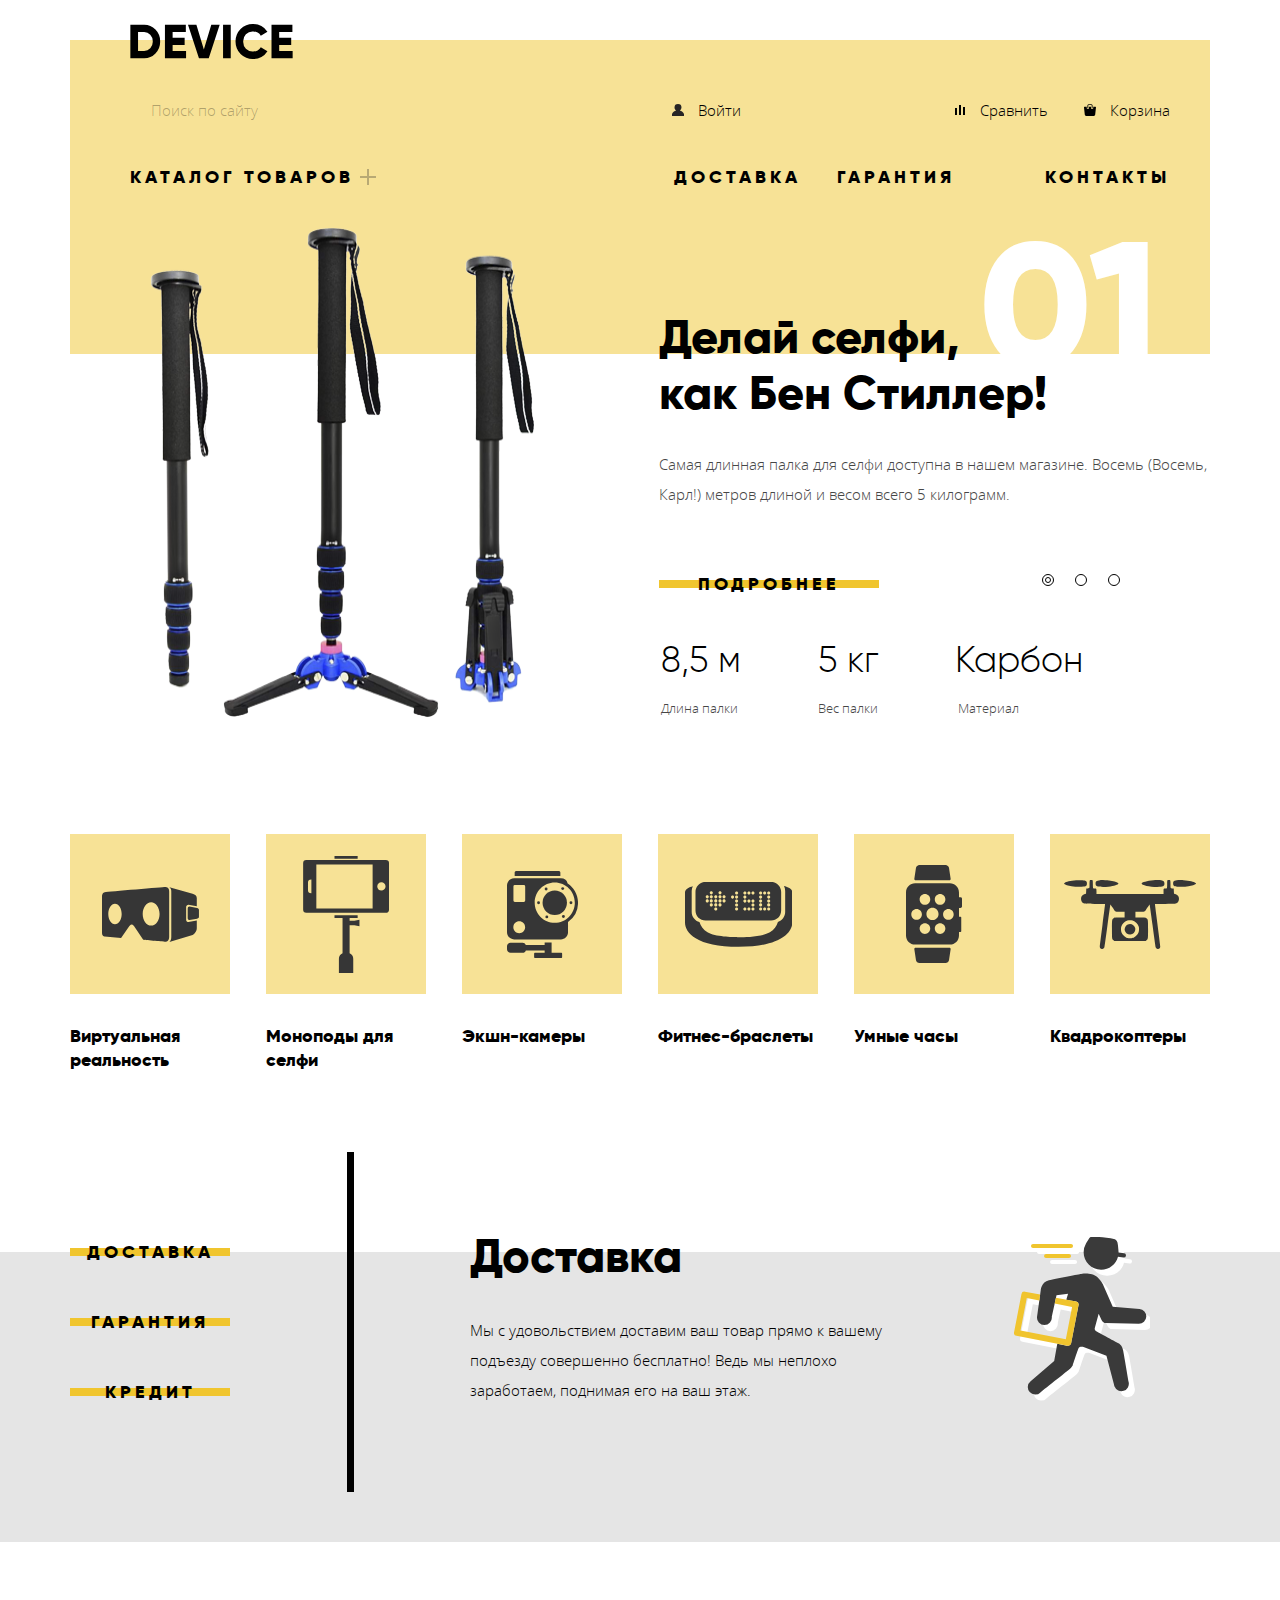
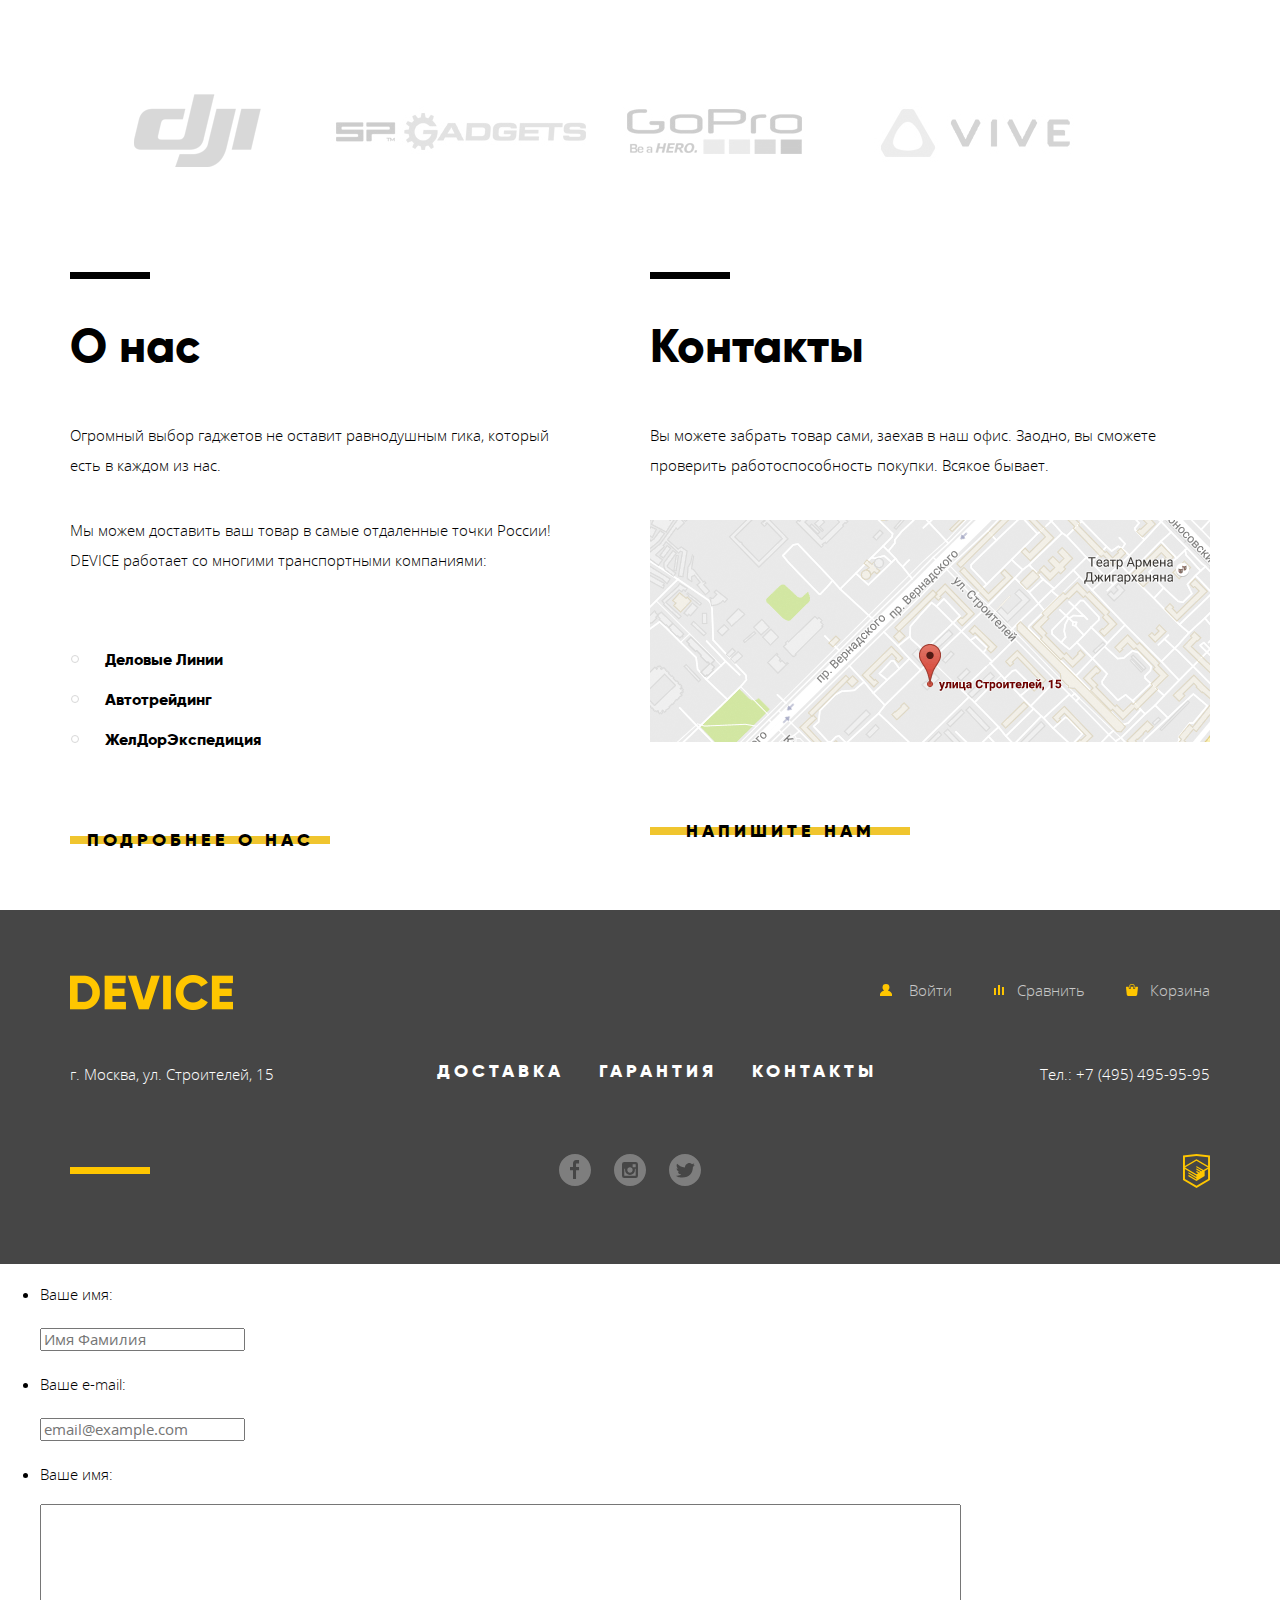
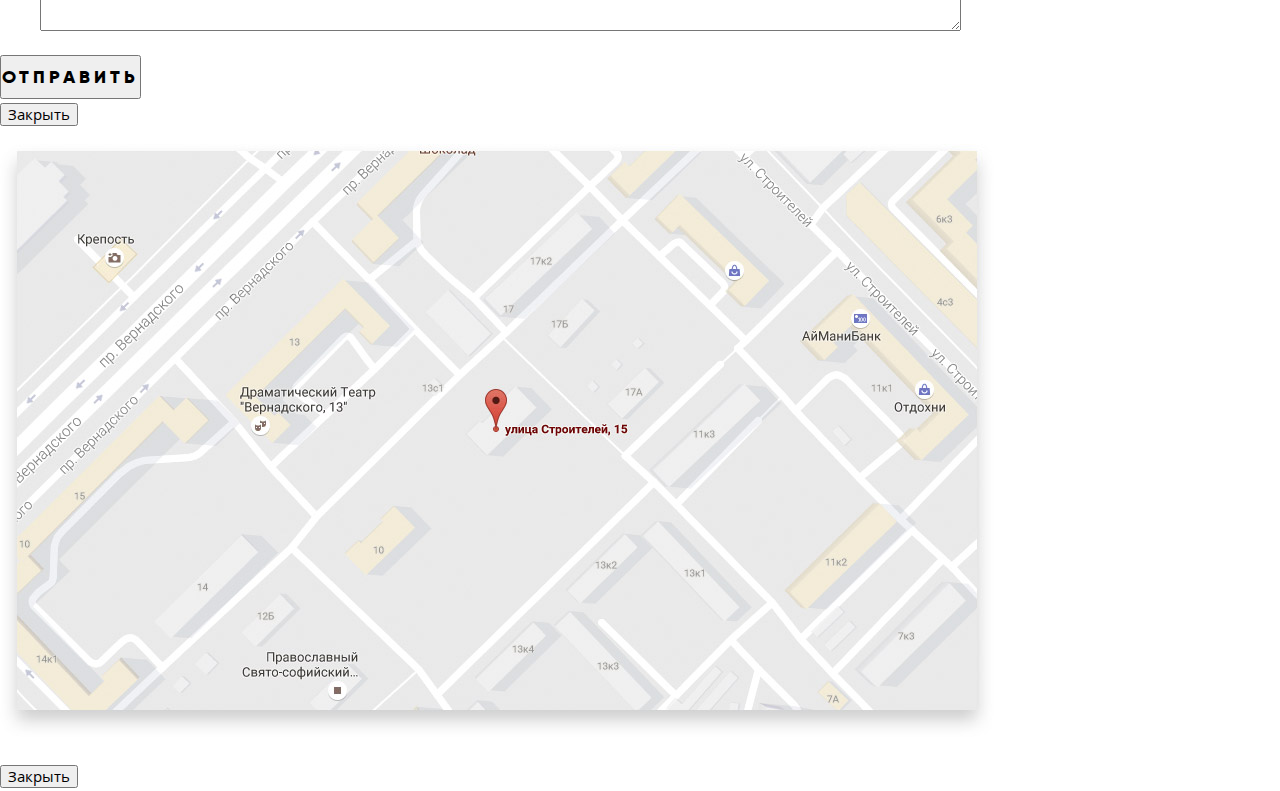
==== index.html @ 8153d05a "added full index styles" ====
<!DOCTYPE html>
<html lang="ru">
  <head>
    <meta charset="utf-8">
    <title>HTML Academy: Девайс</title>
    <link rel="stylesheet" href="css/normalize.css">
    <link rel="stylesheet" href="css/style.css">
  </head>
  <body>
    <header class="main-header">
        <a class="main-header-logo">
          <img src="img/logo-device.svg" width="163" height="35" alt="Логотип интернет-магазина гаджетов Девайс">
        </a>
      <div class="main-header-wrapper">
        <div class="user-navigation-wrapper">
        <p class="main-header-search">
          <label class="visually-hidden" for="search">Поиск по сайту</label>
          <input type="search" class="search-input" name="search" placeholder="Поиск по сайту" id="search">
          <button class="search-button" type="button">Найти</button>
        </p>
            <div class="user-navigation-container">
        <ul class="user-navigation">
          <li class="user-navigation-item">
            <a class="login-link" href="#">Войти</a>
          </li>
        </ul>
        <ul class="purchase-options">
          <li class="purchase-options-item">
            <a class="purchase-options-link" href="#">Сравнить</a>
          </li>
          <li class="purchase-options-item">
            <a class="purchase-options-link" href="#">Корзина</a>
          </li>
        </ul>
            </div>
        </div>
      <nav class="site-navigation">
        <ul class="navigation-list">
          <li class="navigation-item">
            <a class="navigation-link" href="catalog.html">
              Каталог товаров
            </a>
                <ul class="dropdown-list">
                  <li class="dropdown-item">
                    <ul class="dropdown-column">
                       <li class="dropdown-column-item">
                          <a class="dropdown-link" href="#">Виртуальная реальность</a>
                        </li>
                        <li class="dropdown-column-item">
                          <a class="dropdown-link" href="#">Моноподы для селфи</a>
                        </li>
                        <li class="dropdown-column-item">
                          <a class="dropdown-link" href="#">Экшн-камеры</a>
                        </li>
                    </ul>
                  </li>
                  <li class="dropdown-item">
                    <ul class="dropdown-column">
                      <li class="dropdown-column-item">
                        <a class="dropdown-link" href="#">Фитнес-браслеты</a>
                      </li>
                      <li class="dropdown-column-item">
                        <a class="dropdown-link" href="#">Умные часы</a>
                      </li>
                    </ul>
                  </li>
                  <li class="dropdown-item">
                    <ul class="dropdown-column">
                      <li class="dropdown-column-item">
                        <a class="dropdown-link" href="#">Квадрокоптеры</a>
                      </li>
                    </ul>
                  </li>
                </ul>
          </li>
          <li class="navigation-item">
            <a class="navigation-link" href="#">Доставка</a>
          </li>
          <li class="navigation-item">
            <a class="navigation-link" href="#">Гарантия</a>
          </li>
          <li class="navigation-item">
            <a class="navigation-link" href="#">Контакты</a>
          </li>
        </ul>
      </nav>
      </div>
    </header>
    <main>
      <h1 class="visually-hidden">Интернет-магазин гаджетов Девайс</h1>
      <section class="promo-slider container">
        <h2 class="visually-hidden">Промо-товары</h2>
        <ul class="slider-list">
          <li class="slider-item">
            <img src="img/slider-1.png" width="384" height="486" alt="Фото самой длинной палки для селфи">
            <span class="slider-item-count">01</span>
            <div class="slider-wrapper">
            <p class="slider-item-slogan">
              Делай селфи,<br>
              как Бен Стиллер!
            </p>
            <p class="slider-item-text">
              Самая длинная палка для селфи доступна в нашем магазине.
              Восемь (Восемь, Карл!) метров длиной и весом всего 5 килограмм.
            </p>
            <a class="slider-item-more button" href="#">Подробнее</a>
            <table class="slider-item-benefits">
              <tr class="benefits-title">
                <th>Длина палки</th>
                <th>Вес палки</th>
                <th>Материал</th>
              </tr>
              <tr class="benefits-value">
                <td>8,5 м</td>
                <td>5 кг</td>
                <td>Карбон</td>
              </tr>
            </table>
            </div>
          </li>
          <li class="slider-item">
            <img src="img/slider-2.png" width="345" height="485" alt="Фото мотивирующего фитнес-браслета">
            <span class="slider-item-count">02</span>
            <p class="slider-item-slogan">
                Худеем<br>
                правильно!
            </p>
            <p class="slider-item-text">
              Мотивирующие фитнес-браслеты помогут найти в себе силы
              не пропускать занятия и соблюдать диету.
            </p>
            <a class="slider-item-more button" href="#">Подробнее</a>
            <table class="slider-item-benefits">
              <tr class="benefits-title">
                <th>Без подзарядки</th>
              </tr>
              <tr class="benefits-value">
                <td>48 часов</td>
              </tr>
            </table>
          </li>
          <li class="slider-item">
            <img src="img/slider-3.png" width="526" height="334" alt="Фото квадрокоптера">
            <span class="slider-item-count">03</span>
            <p class="slider-item-slogan">
                Порхает как бабочка,<br>
                жалит как пчела!
            </p>
            <p class="slider-item-text">
              Этот обычный, на первый взгляд, квадрокоптер оснащен
              мощным лазером, замаскированным под стандартную камеру.
            </p>
            <a class="slider-item-more button" href="#">Подробнее</a>
            <table class="slider-item-benefits">
              <tr class="benefits-title">
                <th>Дальность полета</th>
                <th>Радиус поражения</th>
              </tr>
              <tr class="benefits-value">
                <td>800 м</td>
                <td>50 м</td>
              </tr>
            </table>
          </li>
        </ul>
        <ul class="slider-counter">
          <li class="counter-item">
            <button class="counter-btn counter-btn-active" type="button" aria-label="Выбрать первый слайд">
              Слайд №1
            </button>
          </li>
          <li class="counter-item">
            <button class="counter-btn" type="button" aria-label="Выбрать второй слайд">
              Слайд №2
            </button>
          </li>
          <li class="counter-item">
            <button class="counter-btn" type="button" aria-label="Выбрать третий слайд">
              Слайд №3
            </button>
          </li>
        </ul>
      </section>
      <section class="main-categories container">
        <h2 class="visually-hidden">Категории товаров</h2>
        <ul class="main-categories-list">
          <li class="main-categories-item">
            <h3 class="main-categories-title">
              <a class="main-categories-link" href="#">Виртуальная реальность</a>
            </h3>
          </li>
          <li class="main-categories-item">
            <h3 class="main-categories-title">
              <a class="main-categories-link" href="#">Моноподы для селфи</a>
            </h3>
          </li>
          <li class="main-categories-item">
            <h3 class="main-categories-title">
              <a class="main-categories-link" href="#">Экшн-камеры</a>
            </h3>
          </li>
          <li class="main-categories-item">
            <h3 class="main-categories-title">
              <a class="main-categories-link" href="#">Фитнес-браслеты</a>
            </h3>
          </li>
          <li class="main-categories-item">
            <h3 class="main-categories-title">
              <a class="main-categories-link" href="#">Умные часы</a>
            </h3>
          </li>
          <li class="main-categories-item">
            <h3 class="main-categories-title">
              <a class="main-categories-link" href="#">Квадрокоптеры</a>
            </h3>
          </li>
        </ul>
      </section>
      <section class="main-services">
          <div class="container">
        <h2 class="visually-hidden">Услуги</h2>
          <ul class="main-services-list">
            <li class="main-services-item">
              <button class="main-services-link button" type="button">Доставка</button>
            </li>
            <li class="main-services-item">
              <button class="main-services-link button" type="button">Гарантия</button>
            </li>
            <li class="main-services-item">
              <button class="main-services-link button" type="button">Кредит</button>
            </li>
          </ul>
          <ul class="services-description">
            <li class="services-description-item">
              <h3 class="services-title">Доставка</h3>
              <p class="services-text">
                Мы с удовольствием доставим ваш товар прямо к вашему подъезду совершенно бесплатно!
                Ведь мы неплохо заработаем, поднимая его на ваш этаж.
              </p>
            </li>
            <li class="services-description-item">
              <h3 class="services-title">Гарантия</h3>
              <p class="services-text">
                Если из-за возгорания купленного у нас товара у вас сгорит дом — не переживайте, мы выдадим вам новый.
                Товар, не дом, конечно же.
              </p>
            </li>
            <li class="services-description-item">
              <h3 class="services-title">Кредит</h3>
              <p class="services-text">
                Залезть в долговую яму стало проще! Кредитные консультанты подберут для вас наиболее выгодные
                условия кредита. Выгодные для нашего банка, разумеется.
              </p>
            </li>
          </ul>
          </div>
      </section>
      <section class="main-partners container">
        <h2 class="visually-hidden">Поставщики</h2>
        <ul class="main-partners-list">
          <li class="main-partners-item">
            <a class="main-partners-link">
              <img src="img/logo-1.png" width="260" height="100" alt="Логотип фирмы dji">
            </a>
          </li>
          <li class="main-partners-item">
            <a class="main-partners-link">
              <img src="img/logo-2.png" width="260" height="100" alt="Логотип фирмы spgadgets">
            </a>
          </li>
          <li class="main-partners-item">
            <a class="main-partners-link">
              <img src="img/logo-3.png" width="260" height="100" alt="Логотип фирмы gopro">
            </a>
          </li>
          <li class="main-partners-item">
            <a class="main-partners-link">
              <img src="img/logo-4.png" width="260" height="100" alt="Логотип фирмы vive">
            </a>
          </li>
        </ul>
      </section>
        <div class="info-wrapper container">
      <section class="main-info">
        <h2 class="main-info-title title">О нас</h2>
        <p class="main-info-text">
          Огромный выбор гаджетов не оставит равнодушным гика, который есть в каждом из нас.
        </p>
        <p class="main-info-delivery">
          Мы можем доставить ваш товар в самые отдаленные точки России! DEVICE работает со многими транспортными компаниями:
      </p>
        <ul class="main-info-list">
          <li class="main-info-item">Деловые Линии</li>
          <li class="main-info-item">Автотрейдинг</li>
          <li class="main-info-item">ЖелДорЭкспедиция</li>
        </ul>
        <a class="main-info-link button" href="#">Подробнее о нас</a>
      </section>
      <section class="main-contacts">
        <h2 class="main-contacts-title title">Контакты</h2>
        <p class="main-contacts-text">
          Вы можете забрать товар сами, заехав в наш офис. Заодно, вы сможете проверить работоспособность покупки. Всякое бывает.
        </p>
        <a class="main-contacts-map" href="#">
          <img src="img/map.png" width="560" height="222" alt="Карта">
        </a>
        <a class="main-contacts-link button" href="#">Напишите нам</a>
      </section>
        </div>
    </main>
    <footer class="site-footer">
        <div class="footer-wrapper container">
            <div class="footer-top-wrapper">
      <a class="site-footer-logo" href="#">
        <img src="img/logofooter.svg" width="163" height="35" alt="Логотип интернет-магазина гаджетов Девайс">
      </a>
      <ul class="footer-user-navigation">
        <li class="footer-user-navigation-item">
          <a class="footer-login-link" href="#">Войти</a>
        </li>
      </ul>
      <ul class="footer-purchase-options">
        <li class="footer-purchase-options-item">
          <a class="footer-purchase-options-link" href="#">Сравнить</a>
        </li>
        <li class="footer-purchase-options-item">
          <a class="footer-purchase-options-link" href="#">Корзина</a>
        </li>
      </ul>
            </div>
            <div class="footer-mid-wrapper">
      <ul class="footer-navigation-list">
      <li class="footer-navigation-item">
        <a class="footer-navigation-link" href="#">Доставка</a>
      </li>
      <li class="footer-navigation-item">
        <a class="footer-navigation-link" href="#">Гарантия</a>
      </li>
      <li class="footer-navigation-item">
        <a class="footer-navigation-link" href="#">Контакты</a>
      </li>
      </ul>
      <p class="footer-address">
        г. Москва, ул. Строителей, 15
      </p>
      <p class="footer-telephone">
        Тел.: +7 (495) 495-95-95
      </p>
            </div>
            <div class="footer-bottom-wrapper">
      <ul class="footer-socials">
        <li><a class="social-button" href="#" aria-label="Магазин Девайс на фейсбуке">
            <span class="visually-hidden">Фейсбук</span>
            <svg xmlns="http://www.w3.org/2000/svg" width="32" height="32" viewBox="0 0 32 32"><path fill="#FFF" d="M16 0C7.164 0 0 7.163 0 16s7.164 16 16 16c8.837 0 16-7.164 16-16S24.837 0 16 0zm4.062 9.455h-3.021v3.444h3.021v3.445h-3.021v8.61H14.02v-8.61H11v-3.445h3.021V9.455c0-1.902 1.353-3.445 3.021-3.445h3.021v3.445z"/></svg>
        </a></li>
        <li><a class="social-button" href="#" aria-label="Магазин Девайс в инстаграме">
            <span class="visually-hidden">Инстаграм</span>
          <svg xmlns="http://www.w3.org/2000/svg" width="32" height="32" viewBox="0 0 32 32"><g fill="#FFF"><path d="M20.916 16a4.938 4.938 0 1 1-9.877 0c0-.394.051-.773.138-1.14h-.897v6.838h11.396V14.86h-.897c.086.367.137.746.137 1.14z"/><path d="M15.978 18.659c1.466 0 2.659-1.193 2.659-2.659s-1.193-2.659-2.659-2.659c-1.466 0-2.659 1.193-2.659 2.659s1.192 2.659 2.659 2.659zM18.637 10.302h3.039v3.039h-3.039z"/><path d="M16 0C7.164 0 0 7.164 0 16c0 8.837 7.164 16 16 16 8.837 0 16-7.163 16-16 0-8.836-7.163-16-16-16zm7.955 21.698a2.285 2.285 0 0 1-2.279 2.279H10.279A2.285 2.285 0 0 1 8 21.698V10.302a2.286 2.286 0 0 1 2.279-2.279h11.396a2.286 2.286 0 0 1 2.279 2.279v11.396z"/></g></svg>
        </a></li>
        <li><a class="social-button" href="#" aria-label="Магазин Девайс в твиттере">
            <span class="visually-hidden">Твиттер</span>
        <svg xmlns="http://www.w3.org/2000/svg" width="32" height="32" viewBox="0 0 32 32"><path fill="#FFF" d="M16 0C7.164 0 0 7.164 0 16c0 8.837 7.164 16 16 16 8.837 0 16-7.163 16-16 0-8.836-7.163-16-16-16zm7.944 12.809c-.251 6.516-3.463 10.832-10.992 10.702h-.486c-.447 0-4.543-.443-5.344-1.823 2.479.19 4.247-.406 5.12-1.136-1.048-.289-2.923-.461-3.251-2.848.384.104.618.221 1.299.113-1.307-.824-2.758-1.519-2.679-3.643.311.317 1.164.518 1.46.457-.768-.233-2.149-3.244-.974-4.781 1.984 1.79 4.075 3.482 7.804 3.643.227-2.214 1.24-3.699 3.168-4.325 1.84-.479 3.255.26 3.901 1.138.737-.224 1.453-.466 2.193-.685-.004.833-.569 1.463-.935 1.709.747.165 1.423-.475 1.423-.475-.184.963-1.094 1.725-1.707 1.954z"/></svg>
        </a></li>
      </ul>
      <a class="footer-copyright" href="https://htmlacademy.ru/intensive/htmlcss">
        <img src="img/logo-html.svg" width="27" height="34" alt="Htmlacademy">
      </a>
            </div>
        </div>
    </footer>
  <section class="modal-letter">
    <h2 class="visually-hidden">Форма обратной связи</h2>
    <form  id="modal-letter" method="post" action="https://echo.htmlacademy.ru" name="modal-letter">
      <ul class="modal-letter-list">
        <li>
          <label for="modal-name">Ваше имя:</label>
          <p>
            <input type="text" placeholder="Имя Фамилия" id="modal-name" class="modal-name" form="modal-letter" name="modal-name">
          </p>
        </li>
        <li>
          <label for="modal-email">Ваше e-mail:</label>
          <p>
            <input type="email" placeholder="email@example.com" id="modal-email" class="modal-email" form="modal-letter" name="modal-email">
          </p>
        </li>
        <li>
           <label for="modal-cover-letter">Ваше имя:</label>
         <p>
           <textarea placeholder="В свободной форме" id="modal-cover-letter" class="modal-cover-letter" rows="7" cols="100" form="modal-letter" name="modal-cover-letter">
           </textarea>
         </p>
        </li>
      </ul>
      <button class="modal-letter-button button" type="submit" form="modal-letter">Отправить</button>
    </form>
    <button class="button-modal-close modal-close" type="button" aria-label="Закрыть форму обратной связи">Закрыть</button>
  </section>
  <section class="modal-map">
    <h2 class="visually-hidden">Как до нас добраться</h2>
    <p>
      <img src="img/map-modal.jpg" width="994" height="593" alt="Офис компании по адресу г. Москва, ул. Строителей, 15">
    </p>
    <button class="button-modal-close modal-close" type="button" aria-label="Закрыть форму обратной связи">Закрыть</button>
  </section>
  </body>
</html>
---- css/style.css ----
@font-face {
    font-family: "Open Sans";
    src: url("../fonts/opensans.woff2") format('woff2'),
         url("../fonts/opensans.woff") format('woff');
    font-weight: 400;
    font-style: normal;
}

@font-face {
      font-family: "Open Sans";
      src: url("../fonts/opensanslight.woff2") format('woff2'),
      url("../fonts/opensanslight.woff") format('woff');
      font-weight: 300;
      font-style: normal;
}

@font-face {
    font-family: "Gilroy";
    src: url("../fonts/gilroyextrabold.woff2") format('woff2'),
    url("../fonts/gilroyextrabold.woff") format('woff');
    font-weight: 800;
    font-style: normal;
}

@font-face {
    font-family: "Gilroy";
    src: url("../fonts/gilroylight.woff2") format('woff2'),
    url("../fonts/gilroylight.woff") format('woff');
    font-weight: 300;
    font-style: normal;
}

*, *::after, *::before {
    box-sizing: inherit;
}


body {
    box-sizing: border-box;
    padding: 0;
    margin: 0;

    font-family: "Open Sans", "Arial", sans-serif;
    font-weight: 300;
    font-style: normal;
    font-size: 15px;
    line-height: 30px;

    background-color: #ffffff;
}

a {
    text-decoration: none;
}

img {
    max-width: 100%;
    height: auto;
}

.visually-hidden {
    position: absolute;
    clip: rect(0 0 0 0);
    width: 1px;
    height: 1px;
    margin: -1px;
}

.main-header {
    width: 1160px;
    margin: 0 auto;
    padding: 0 10px;
    position: relative;
}

.main-header-logo {
    position: absolute;
    top: -16px;
    left: 70px;
}

.main-header-logo:hover,
.main-header-logo:focus {
    opacity: 0.6;
}

.main-header-logo:active {
    opacity: 0.3;
}

.main-header-wrapper {
    display: flex;
    flex-direction: column;
    margin-top: 40px;
    padding: 45px 60px 165px 60px;

    background-color: #f7e296;
}

.user-navigation-wrapper {
    display: flex;
    justify-content: space-between;
    width: 1040px;
    align-items: center;
    margin-bottom: 30px;
}

.main-header-search {
    display: flex;
    align-items: center;
    margin: 0;

    width: 440px;
}

.main-header-search input[type="search"] {
    display: block;
    padding: 5px 0 5px 21px;

    width: 355px;

    font: inherit;

    border: none;
    background-color: #f7e296;
}

.main-header-search input[type="search"]::placeholder {
    color: rgba(0, 0, 0, 0.3);
}

.main-header-search input[type="search"]:hover::placeholder {
    color: rgba(0, 0, 0, 0.6);
}

.main-header-search input[type="search"]:focus::placeholder {
    color: rgba(0, 0, 0, 1);
}

input[type="search"].search-input:focus {
    padding-bottom: 3px;

    color: rgba(0, 0, 0, 1);

    border: none;
}

.search-button {
    position: relative;
    opacity: 0;
    padding: 8px 19px;

    font: inherit;

    text-align: center;
    color: rgba(0, 0, 0, 1);
    vertical-align: middle;

    background-color: #f7e296;
    border: 2px solid #000000;
}

.search-button:hover,
.search-button:focus {
    color: #ffffff;
    opacity: 1;

    background-color: #000000;
}

.search-button:active {
    color: rgba(255, 255, 255, 0.3);
    background-color: #000000;
}

input[type="search"]:focus+.search-button {
    opacity: 1;
}

.search-button::before {
    position: absolute;
    top: 45px;
    left: -357px;

    content: '';
    height: 2px;
    width: 355px;

    background-color: #000000;
}

.user-navigation-container {
    display: flex;
    width: 500px;
}

.user-navigation {
    list-style: none;
    margin: 0 200px 0 auto;
    padding: 0;
}

.user-navigation-item {
    position: relative;

    padding-left: 27px;
    padding-right: 11px;
}

.user-navigation-item::before {
    content: "";

    position: absolute;
    top: 9px;
    left: 1px;

    width: 12px;
    height: 12px;

    background: url("../img/header-user.svg") center no-repeat;
}

.login-link {
    color: rgba(0, 0, 0, 1);
}

.user-navigation-item:hover,
.user-navigation-item:focus {
    opacity: 0.6;
}

.user-navigation-item:active {
    opacity: 0.3;
}

.purchase-options {
    display: flex;
    align-items: center;

    list-style: none;
    margin: 0 0 0 auto;
    padding: 0;
}

.purchase-options-item {
    position: relative;

    padding-left: 27px;
}

.purchase-options-item:nth-child(1) {
    margin-right: 35px;
}

.purchase-options-item:hover,
.purchase-options-item:focus {
    opacity: 0.6;
}

.purchase-options-item:active {
    opacity: 0.3;
}

.purchase-options-item:nth-child(1)::before {
    content: "";

    position: absolute;
    top: 9px;
    left: 1px;

    width: 12px;
    height: 12px;

    background: url("../img/header-compare.svg") center no-repeat;
}

.purchase-options-item:nth-child(2)::before {
    content: "";

    position: absolute;
    top: 9px;
    left: 1px;

    width: 12px;
    height: 12px;

    background: url("../img/header-cart.svg") center no-repeat;
}

.purchase-options-link {
    color: rgba(0, 0, 0, 1);
}

.site-navigation {
    width: 1040px;
}

.navigation-list {
    display: flex;
    align-items: flex-start;

    list-style: none;
    margin: 0;
    padding: 0;
}

.navigation-item:nth-child(1) {
    position: relative;
}

.navigation-item:nth-child(1)::before {
    content: "";

    position: absolute;
    top: 11px;
    left: 230px;

    width: 16px;
    height: 2px;

    background-color: #b8a974;
}

.navigation-item:nth-child(1)::after {
    content: "";

    position: absolute;
    top: 4px;
    left: 237px;

    width: 2px;
    height: 16px;

    background-color: #b8a974;
}

.navigation-link {
    display: block;

    font-family: "Gilroy", "Arial", sans-serif ;
    font-weight: 800;
    font-size: 18px;
    letter-spacing: 4px;
    line-height: 24px;
    color: rgba(0, 0, 0, 1);
    text-transform: uppercase;
}

.navigation-item:nth-child(1) .navigation-link {
    padding-right: 40px;
}

.navigation-item:nth-child(1) {
    margin-right: 280px;
}

.navigation-item:nth-child(2) {
    margin-right: 36px;
}

.navigation-item:nth-child(4) {
    margin-left: auto;
}

.navigation-link:hover,
.navigation-link:focus {
    color: rgba(0, 0, 0, 0.6);
}

.navigation-link:active {
    color: rgba(0, 0, 0, 0.3);
}

.dropdown-list {
    position: absolute;
    z-index: 20;
    width: 1140px;
    left: -60px;

    display: none;
    justify-content: flex-start;

    list-style: none;
    margin: 0;
    padding: 30px 0 30px 60px;

    background-color: #f7e296;
}

.dropdown-column {
    display: flex;
    flex-direction: column;
    align-items: flex-start;

    width: 200px;

    list-style: none;
    margin: 0;
    padding: 0;
}

.dropdown-link {
    line-height: 36px;
    color: rgba(0, 0, 0, 1);
}

.dropdown-link:hover,
.dropdown-link:focus {
    color: rgba(0, 0, 0, 0.6);
}

.dropdown-link:active {
    color: rgba(0, 0, 0, 0.3);
}

.navigation-item:nth-child(1):hover .dropdown-list,
.navigation-item:nth-child(1):focus .dropdown-list {
    display: flex;
}

.container {
    width: 1160px;
    margin: 0 auto;
    padding: 0 10px;
}

.slider-item:nth-child(2) {
    display: none;
}

.slider-item:nth-child(3) {
    display: none;
}

.promo-slider {
    position: relative;
    padding-bottom: 480px;
}

.slider-list {
    position: absolute;
    top: -130px;

    list-style: none;
    margin: 0 auto;
    padding: 0;
}

.slider-wrapper {
    margin-top: 85px;
    margin-left: 125px;
}

.slider-item {
    display:  flex;
    padding: 0 0 0 80px;
}

.slider-item-slogan {
    font-family: "Gilroy", "Arial", sans-serif;
    font-size: 47px;
    line-height: 56px;
    font-weight: 800;

    margin: 0;
}

.slider-item-text {
    margin: 28px 0 55px 0;

    color: #464646;
}

.slider-item-more {
    display: block;
    width: 220px;

    text-align: center;
}

.button {
    position: relative;
    padding: 8px 0;

    font-family: "Gilroy", "Arial", sans-serif;
    font-size: 18px;
    line-height: 24px;
    font-weight: 800;
    text-transform: uppercase;
    letter-spacing: 4px;
    color: rgba(0, 0, 0, 1);
}

.button::before {
    position: absolute;
    top: 16px;
    right: 0;
    z-index: -10;

    content: '';
    width: 100%;
    height: 8px;

    background-color: #f0c52e;
}

.button:hover,
.button:focus {
    background-color: #f0c52e;
}

.button:active {
    color: rgba(0, 0, 0, 0.3);
}

.slider-item-benefits {
    margin-top: 30px;
}

.slider-item-benefits tbody{
    display: flex;
    flex-direction: column-reverse;
}

.benefits-title {
    font-size: 13px;
    line-height: 20px;
    color: #464646;
}

.slider-item-benefits tr {
    display: flex;
}

.benefits-title th {
    margin-right: 80px;
    padding: 0;

    font-weight: 300;
}

.benefits-value {
    margin-bottom: 14px;

    font-family: "Gilroy", "Arial", sans-serif;
    font-size: 36px;
    line-height: 48px;
    font-weight: 300;
}

.benefits-value td {
    padding: 0;
    margin-right: 77px;
}

.benefits-value td:nth-last-child(1) {
    margin-right: 0;
}

.slider-item-count {
    position: absolute;
    right: 60px;
    top: -8px;

    font-family: "Gilroy", "Arial", sans-serif;
    font-size: 179px;
    line-height: 179px;
    font-weight: 800;
    color: #ffffff;
}

.slider-counter {
    position: absolute;
    display: flex;
    bottom: 245px;
    right: 100px;

    list-style: none;
    padding: 0;
    margin: 0;
}

.counter-item {
    margin-right: 21px;
}

.counter-item:nth-last-child(1) {
    margin: 0
}

.counter-btn {
    position: relative;

    font-size: 0;
    width: 12px;
    height: 12px;
    padding: 0;

    border: 1px solid #000000;
    border-radius: 6px;


    cursor: pointer;
    background-color: #ffffff;
}

.counter-btn-active {
    outline: none;
}

.counter-btn-active::before {
    position: absolute;
    content: '';
    bottom: 2px;
    right: 2px;

    font-size: 0;
    width: 6px;
    height: 6px;
    padding: 0;

    border: 1px solid #000000;
    border-radius: 3px;

    background-color: #ffffff;
}

.main-categories {
    margin-bottom: 80px;
}

.main-categories-list {
    display: flex;
    justify-content: space-between;

    list-style: none;
    margin: 0;
    padding: 0;
}

.main-categories-item {
    width: 160px;
}

.main-categories-title {
    margin: 0;
}

.main-categories-link {
    display: block;
    position: relative;
    padding-top: 190px;

    font-family: "Gilroy", "Arial", sans-serif;
    font-size: 18px;
    line-height: 24px;
    color: #000000;
}

.main-categories-item:nth-child(1) .main-categories-link::before {
     content: "";
     top: 0;

     position: absolute;

     width: 160px;
     height: 160px;
     background:
             url("../img/popular-1.svg") center no-repeat,
             #f7e296;
 }

.main-categories-item:nth-child(2) .main-categories-link::before {
    content: "";
    top: 0;

    position: absolute;

    width: 160px;
    height: 160px;
    background:
            url("../img/popular-2.svg") center no-repeat,
            #f7e296;
}

.main-categories-item:nth-child(3) .main-categories-link::before {
    content: "";
    top: 0;

    position: absolute;

    width: 160px;
    height: 160px;
    background:
            url("../img/popular-3.svg") center no-repeat,
            #f7e296;
}

.main-categories-item:nth-child(4) .main-categories-link::before {
    content: "";
    top: 0;

    position: absolute;

    width: 160px;
    height: 160px;
    background:
            url("../img/popular-4.svg") center no-repeat,
            #f7e296;
}

.main-categories-item:nth-child(5) .main-categories-link::before {
    content: "";
    top: 0;

    position: absolute;

    width: 160px;
    height: 160px;
    background:
            url("../img/popular-5.svg") center no-repeat,
            #f7e296;
}

.main-categories-item:nth-child(6) .main-categories-link::before {
    content: "";
    top: 0;

    position: absolute;

    width: 160px;
    height: 160px;
    background:
            url("../img/popular-6.svg") center no-repeat,
            #f7e296;
}

.main-categories-item .main-categories-link:hover::before,
.main-categories-item .main-categories-link:focus::before {
    background-color: #f0c52e;
}

.main-categories-link:active {
    opacity: 0.3;
}

.main-categories-item .main-categories-link:active::before {
    opacity: 0.3;
    background-color: #f0c52e;
}

.main-services {
    position: relative;
    margin-bottom: 190px;
}

.main-services .container {
    display: flex;
}

.main-services::after {
    content: "";

    position: absolute;
    top: 100px;

    margin: 0 auto;
    width: 100vw;
    height: 290px;
    z-index: -20;

    background-color: #e5e5e5;

}

.main-services-list {
    list-style: none;
    margin: 0;
    padding: 80px 117px 80px 0;

    border-right: 7px solid #000000;
}

.main-services-item:nth-child(1),
.main-services-item:nth-child(2) {
    margin-bottom: 30px;
}

.main-services-link {
    width: 160px;

    background: none;
    border: none;
}

.main-services-link:active {
    color: #f7e296;

    background-color: #000000;
}

.main-services-link:active::after {
    content: "";
    top: 0;
    right: -120px;

    position: absolute;
    width: 120px;
    height: 40px;

    background-color: #000000;
}

.services-description-item:nth-child(2),
.services-description-item:nth-child(3) {
    display: none;
}

.services-description {
    list-style: none;
    margin: 0;
    padding: 0;
}

.services-description-item {
    position: relative;

    display: flex;
    flex-direction: column;

    padding: 80px 320px 80px 116px;
}

.services-title {
    margin: 0 0 35px 0;

    font-family: "Gilroy", "Arial", sans-serif;
    font-size: 47px;
    line-height: 48px;
    font-weight: 800;
}

.services-text {
    margin: 0;
}

.services-description-item::after {
    content: "";

    display: block;
    position: absolute;
    top: 0;
    right: -300px;

    width: 100%;
    height: 100%;
}

.services-description-item:nth-child(1)::after {
    background: url("../img/delivery.svg") center no-repeat;
}

.services-description-item:nth-child(2)::after {
    background: url("../img/warranty.svg") center no-repeat;
}

.services-description-item:nth-child(3)::after {
    background: url("../img/credit.svg") center no-repeat;
}

.main-partners {
    margin-bottom: 140px;
}

.main-partners-list {
    display: flex;

    list-style: none;
    margin: 0;
    padding: 0;
}

.main-partners-link {
    display: block;

    width: 260px;
    height: 100px;
}

.main-partners-item:nth-child(1) .main-partners-link {
    background: url("../img/grey-logo-1.png") center no-repeat;
}

.main-partners-item:nth-child(2) .main-partners-link {
    background: url("../img/grey-logo-2.png") center no-repeat;
}

.main-partners-item:nth-child(3) .main-partners-link {
    background: url("../img/grey-logo-3.png") center no-repeat;
}

.main-partners-item:nth-child(4) .main-partners-link {
    background: url("../img/grey-logo-4.png") center no-repeat;
}

.main-partners-link img {
    opacity: 0;
}
.main-partners-link:hover img{
    opacity: 1;
}

.info-wrapper {
    display: flex;
    justify-content: space-between;
}

.main-info {
    position: relative;
    width: 500px;
}

.main-contacts {
    position: relative;
    width: 560px;
}


.main-info::before,
.main-contacts::before {
    content: "";

    position: absolute;
    top: -50px;

    width: 80px;
    height: 7px;
    background-color: #000000;
}
.title {
    margin: 0;

    font-family: "Gilroy", "Arial", sans-serif;
    font-size: 47px;
    line-height: 48px;
    font-weight: 800;
}

.main-info-title,
.main-contacts-title {
    margin-bottom: 50px;
}

.main-info-text,
.main-info-delivery,
.main-contacts-text {
    margin: 0;
}

.main-info-text {
    margin-bottom: 35px;
}

.main-info-delivery {
    margin-bottom: 65px;
}

.main-contacts-text {
    margin-bottom: 40px;
}

.main-info-list {
    list-style: none;
    margin: 0 0 60px 0;
    padding: 0 0 0 35px;
}

.main-info-item {
    position: relative;

    font-family: "Gilroy", "Arial", sans-serif;
    font-size: 16px;
    line-height: 40px;
    font-weight: 800;
}

.main-info-item::before {
    content: "";

    position: absolute;
    top: 15px;
    left: -34px;

    width: 8px;
    height: 8px;
    border: 1px solid #d8d8d8;
    border-radius: 4px;
}

.main-info-link {
    display: block;
    width: 260px;

    text-align: center;
}

.main-contacts-map {
    display: block;
    margin-bottom: 60px;
}

.main-contacts-link {
    display: block;
    width: 260px;

    text-align: center;
}

.site-footer {
    width: 100%;

    margin-top: 50px;
    padding-bottom: 67px;
    background-color: #464646;
}

.footer-wrapper {
    display: flex;
    flex-direction: column;

    padding-top: 65px;
}

.footer-top-wrapper,
.footer-mid-wrapper,
.footer-bottom-wrapper {
    display: flex;
}

.footer-top-wrapper {
    margin-bottom: 40px;
}

.site-footer-logo {
    margin-right: auto;
}

.site-footer-logo:hover,
.site-footer-logo:focus {
    opacity: 0.6;
}

.site-footer-logo:active {
    opacity: 0.3;
}

.footer-user-navigation {
    display: flex;

    list-style: none;
    margin: 0 40px 0 0;
    padding: 0;
}

.footer-purchase-options {
    display: flex;

    list-style: none;
    margin: 0;
    padding: 0;
}

.footer-user-navigation-item {
    padding-left: 30px;

    position: relative;
}

.footer-user-navigation-item:hover,
.footer-user-navigation-item:focus {
    opacity: 0.6;
}

.footer-user-navigation-item:active {
    opacity: 0.3;
}

.footer-purchase-options-item {
    padding-left: 25px;

    position: relative;
}

.footer-purchase-options-item:hover,
.footer-purchase-options-item:focus {
    opacity: 0.6;
}

.footer-purchase-options-item:active {
    opacity: 0.3;
}

.footer-login-link {
    display: block;
}

.footer-user-navigation-item::before {
    content: "";

    position: absolute;
    top: 9px;
    left: 1px;

    width: 12px;
    height: 12px;

    background: url("../img/footer-user.svg") center no-repeat;
}

.footer-purchase-options-item:nth-child(1) {
    margin-right: 40px;
}

.footer-purchase-options-item:nth-child(1)::before {
    content: "";

    position: absolute;
    top: 9px;
    left: 1px;

    width: 12px;
    height: 12px;

    background: url("../img/footer-compare.svg") center no-repeat;
}

.footer-purchase-options-item:nth-child(2)::before {
    content: "";

    position: absolute;
    top: 9px;
    left: 1px;

    width: 12px;
    height: 12px;

    background: url("../img/footer-cart.svg") center no-repeat;
}

.footer-login-link,
.footer-purchase-options-link {
    display: block;

    color: #ffffff;
    opacity: 0.7;
}

.footer-mid-wrapper {
    justify-content: space-between;

    margin-bottom: 65px;
}

.footer-navigation-list {
    display: flex;
    order: 2;
    justify-content: space-between;

    width: 440px;

    list-style: none;
    margin: 0;
    padding: 0;
}

.footer-navigation-link:hover,
.footer-navigation-link:focus {
    color: rgba(255, 255, 255, 0.6);
}

.footer-navigation-link:active {
    color: rgba(255, 255, 255, 0.3);
}

.footer-navigation-link {
    display: block;

    font-family: "Gilroy", "Arial", sans-serif ;
    font-weight: 800;
    font-size: 18px;
    letter-spacing: 4px;
    line-height: 24px;
    color: rgba(255, 255, 255, 1);
    text-transform: uppercase;
}



.footer-address {
    order: 1;

    margin: 0;

    color: #ffffff;
}

.footer-telephone {
    order: 3;

    margin: 0;

    color: #ffffff;
}

.footer-bottom-wrapper {
    position: relative;

    align-self: flex-end;
    justify-content: space-between;

    width: 660px;
}

.footer-bottom-wrapper::before {
    content: "";

    position: absolute;
    top: 13px;
    left: -480px;

    width: 80px;
    height: 7px;

    background-color: #ffc600;
}

.footer-socials {
    display: flex;
    justify-content: space-between;

    width: 160px;

    list-style: none;
    margin: 0;
    padding: 0 9px;
}

.social-button {
    display: block;

    opacity: 0.3;
}

.social-button:hover,
.social-button:focus {
    opacity: 0.6;
}

.social-button:active {
    opacity: 0.1;
}

.footer-copyright:hover,
.footer-copyright:focus {
    opacity: 0.6;
}

.footer-copyright:active {
    opacity: 0.3;
}
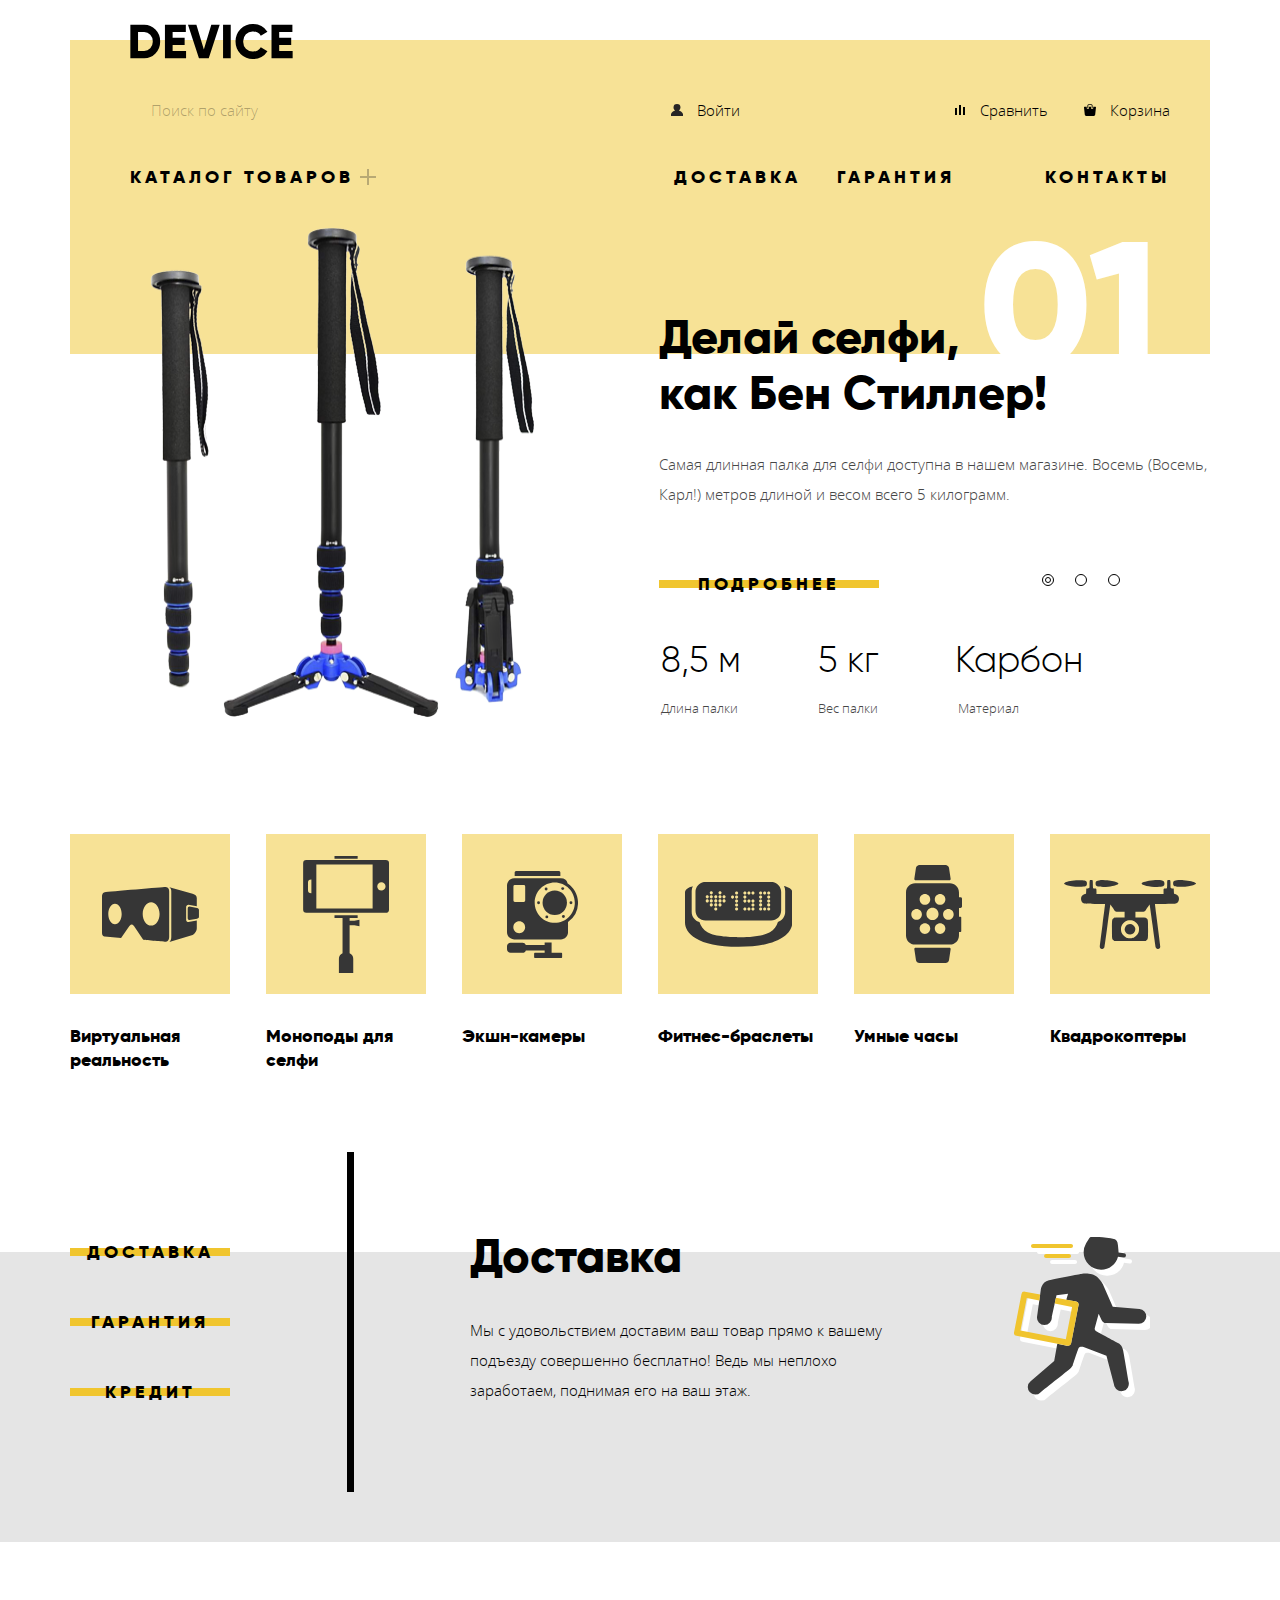
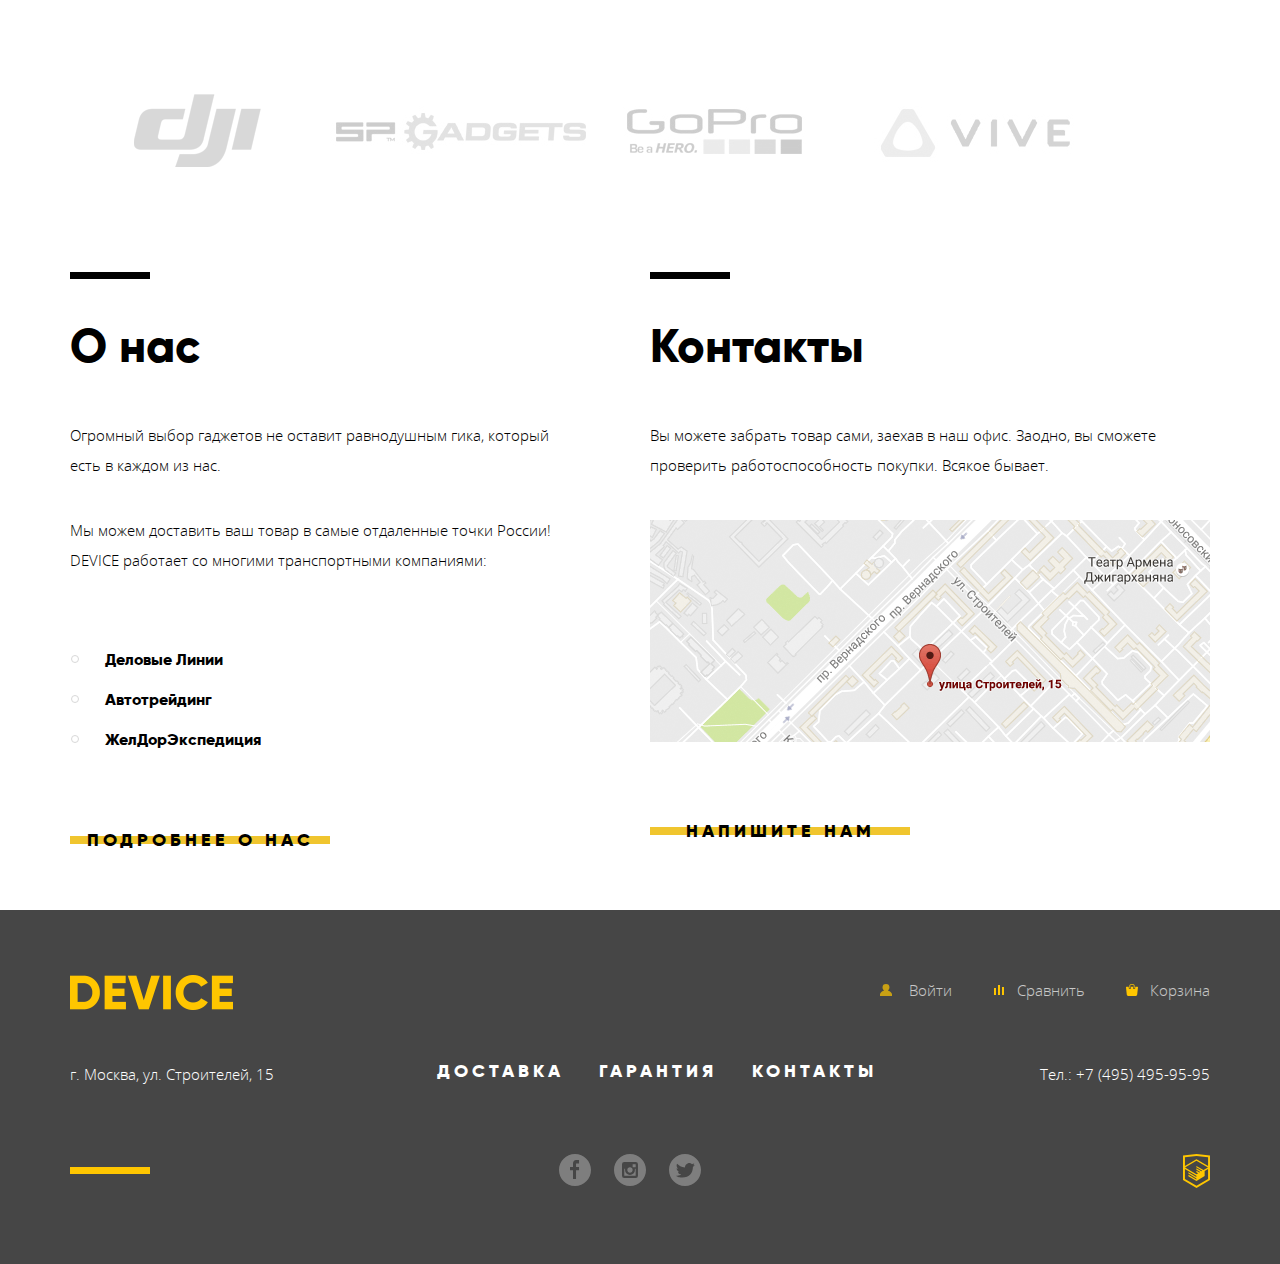
==== commit 507ee56f: "added catalog styles" ====
--- a/index.html
+++ b/index.html
@@ -21,7 +21,7 @@
             <div class="user-navigation-container">
         <ul class="user-navigation">
           <li class="user-navigation-item">
-            <a class="login-link" href="#">Войти</a>
+            <a class="user-navigation-link" href="#">Войти</a>
           </li>
         </ul>
         <ul class="purchase-options">
@@ -301,10 +301,10 @@
         <p class="main-contacts-text">
           Вы можете забрать товар сами, заехав в наш офис. Заодно, вы сможете проверить работоспособность покупки. Всякое бывает.
         </p>
-        <a class="main-contacts-map" href="#">
+        <a class="main-contacts-map" id="modal-map-open" href="#modal-map">
           <img src="img/map.png" width="560" height="222" alt="Карта">
         </a>
-        <a class="main-contacts-link button" href="#">Напишите нам</a>
+        <a class="main-contacts-link button" id="modal-letter-open" href="#modal-letter">Напишите нам</a>
       </section>
         </div>
     </main>
@@ -368,40 +368,39 @@
             </div>
         </div>
     </footer>
-  <section class="modal-letter">
+  <section class="modal-letter modal modal-close" id="modal-letter">
     <h2 class="visually-hidden">Форма обратной связи</h2>
-    <form  id="modal-letter" method="post" action="https://echo.htmlacademy.ru" name="modal-letter">
+    <form  id="modal-letter-form" class="modal-letter-form" method="post" action="https://echo.htmlacademy.ru" name="modal-letter">
       <ul class="modal-letter-list">
-        <li>
+        <li class="modal-letter-item">
           <label for="modal-name">Ваше имя:</label>
-          <p>
             <input type="text" placeholder="Имя Фамилия" id="modal-name" class="modal-name" form="modal-letter" name="modal-name">
-          </p>
-        </li>
-        <li>
+        </li>
+        <li class="modal-letter-item">
           <label for="modal-email">Ваше e-mail:</label>
-          <p>
             <input type="email" placeholder="email@example.com" id="modal-email" class="modal-email" form="modal-letter" name="modal-email">
-          </p>
-        </li>
-        <li>
-           <label for="modal-cover-letter">Ваше имя:</label>
-         <p>
-           <textarea placeholder="В свободной форме" id="modal-cover-letter" class="modal-cover-letter" rows="7" cols="100" form="modal-letter" name="modal-cover-letter">
-           </textarea>
-         </p>
+        </li>
+        <li class="modal-letter-item">
+           <label for="modal-cover-letter">Текст письма:</label>
+           <textarea placeholder="В свободной форме" id="modal-cover-letter" class="modal-cover-letter" rows="7" cols="100" form="modal-letter" name="modal-cover-letter"></textarea>
         </li>
       </ul>
-      <button class="modal-letter-button button" type="submit" form="modal-letter">Отправить</button>
+      <button class="button modal-letter-button" type="submit" form="modal-letter">Отправить</button>
     </form>
-    <button class="button-modal-close modal-close" type="button" aria-label="Закрыть форму обратной связи">Закрыть</button>
+    <button class="modal-close-button" id="modal-letter-close" type="button" aria-label="Закрыть форму обратной связи">
+        <span class="visually-hidden">Закрыть</span>
+    </button>
   </section>
-  <section class="modal-map">
+  <section class="modal-map modal modal-close" id="modal-map">
     <h2 class="visually-hidden">Как до нас добраться</h2>
     <p>
       <img src="img/map-modal.jpg" width="994" height="593" alt="Офис компании по адресу г. Москва, ул. Строителей, 15">
     </p>
-    <button class="button-modal-close modal-close" type="button" aria-label="Закрыть форму обратной связи">Закрыть</button>
+    <button class="modal-close-button" id="modal-map-close" type="button" aria-label="Закрыть форму обратной связи">
+        <span class="visually-hidden">Закрыть</span>
+    </button>
   </section>
+    <div class="modal-overlay modal-close" id="modal-overlay"></div>
+  <script src="js/script.js"></script>
   </body>
 </html>
--- a/css/style.css
+++ b/css/style.css
@@ -97,6 +97,11 @@
     background-color: #f7e296;
 }
 
+.inner-header-wrapper {
+    padding-bottom: 50px;
+    margin-bottom: 35px;
+}
+
 .user-navigation-wrapper {
     display: flex;
     justify-content: space-between;
@@ -195,19 +200,27 @@
 }
 
 .user-navigation {
-    list-style: none;
-    margin: 0 200px 0 auto;
+    display: flex;
+
+    list-style: none;
+    margin: 0 auto 0 0;
     padding: 0;
 }
 
 .user-navigation-item {
     position: relative;
+}
+
+.user-navigation-link {
+    display: block;
 
     padding-left: 27px;
     padding-right: 11px;
-}
-
-.user-navigation-item::before {
+
+    color: rgba(0, 0, 0, 1);
+}
+
+.user-navigation-item:nth-child(1) .user-navigation-link::before {
     content: "";
 
     position: absolute;
@@ -218,10 +231,6 @@
     height: 12px;
 
     background: url("../img/header-user.svg") center no-repeat;
-}
-
-.login-link {
-    color: rgba(0, 0, 0, 1);
 }
 
 .user-navigation-item:hover,
@@ -233,6 +242,19 @@
     opacity: 0.3;
 }
 
+.user-navigation-item:nth-child(2) {
+    opacity: 0.3;
+}
+
+.user-navigation-item:nth-child(2):hover,
+.user-navigation-item:nth-child(2):focus {
+    opacity: 1;
+}
+
+.user-navigation-item:nth-child(2):active {
+    opacity: 0.6;
+}
+
 .purchase-options {
     display: flex;
     align-items: center;
@@ -244,8 +266,14 @@
 
 .purchase-options-item {
     position: relative;
+}
+
+.purchase-options-link {
+    display: block;
 
     padding-left: 27px;
+
+    color: rgba(0, 0, 0, 1);
 }
 
 .purchase-options-item:nth-child(1) {
@@ -261,7 +289,7 @@
     opacity: 0.3;
 }
 
-.purchase-options-item:nth-child(1)::before {
+.purchase-options-item:nth-child(1) .purchase-options-link::before {
     content: "";
 
     position: absolute;
@@ -274,7 +302,7 @@
     background: url("../img/header-compare.svg") center no-repeat;
 }
 
-.purchase-options-item:nth-child(2)::before {
+.purchase-options-item:nth-child(2) .purchase-options-link::before {
     content: "";
 
     position: absolute;
@@ -285,10 +313,6 @@
     height: 12px;
 
     background: url("../img/header-cart.svg") center no-repeat;
-}
-
-.purchase-options-link {
-    color: rgba(0, 0, 0, 1);
 }
 
 .site-navigation {
@@ -1014,6 +1038,8 @@
     width: 260px;
 
     text-align: center;
+
+    cursor: pointer;
 }
 
 .site-footer {
@@ -1071,8 +1097,6 @@
 }
 
 .footer-user-navigation-item {
-    padding-left: 30px;
-
     position: relative;
 }
 
@@ -1086,9 +1110,20 @@
 }
 
 .footer-purchase-options-item {
-    padding-left: 25px;
-
-    position: relative;
+    position: relative;
+}
+
+.footer-user-navigation-item:nth-child(2) {
+    opacity: 0.3;
+}
+
+.footer-user-navigation-item:nth-child(2):hover,
+.footer-user-navigation-item:nth-child(2):focus {
+    opacity: 1;
+}
+
+.footer-user-navigation-item:nth-child(2):active {
+    opacity: 0.6;
 }
 
 .footer-purchase-options-item:hover,
@@ -1102,9 +1137,11 @@
 
 .footer-login-link {
     display: block;
-}
-
-.footer-user-navigation-item::before {
+
+    padding-left: 30px;
+}
+
+.footer-user-navigation-item:first-child .footer-login-link::before {
     content: "";
 
     position: absolute;
@@ -1149,10 +1186,14 @@
 
 .footer-login-link,
 .footer-purchase-options-link {
-    display: block;
-
     color: #ffffff;
     opacity: 0.7;
+}
+
+.footer-purchase-options-link {
+    display: block;
+
+    padding-left: 25px;
 }
 
 .footer-mid-wrapper {
@@ -1267,4 +1308,603 @@
 
 .footer-copyright:active {
     opacity: 0.3;
+}
+
+.modal {
+    display: flex;
+    flex-direction: column;
+
+    z-index: 100;
+
+    position: fixed;
+    top: 50%;
+    left: 50%;
+    transform: translate(-50%, -50%);
+    width: 960px;
+
+    box-shadow: 0 10px 20px 20px rgba(0, 0, 0, 0.2);
+}
+
+.modal-letter {
+    padding: 90px 100px 100px 80px;
+
+    background-color: #ffffff;
+}
+
+.modal-letter-list {
+    display: flex;
+    flex-wrap: wrap;
+    justify-content: space-between;
+
+    list-style: none;
+    margin: 0;
+    padding: 0;
+}
+
+.modal-letter-item {
+    display: flex;
+    flex-direction: column;
+    margin-bottom: 35px;
+}
+
+.modal-letter-item:nth-last-child(1) {
+    margin-bottom: 40px;
+}
+
+.modal-letter-item label {
+    margin-bottom: 10px;
+
+    font-family: "Gilroy", "Arial", sans-serif;
+    font-size: 18px;
+    line-height: 24px;
+    font-weight: 800;
+}
+
+.modal-cover-letter {
+    flex-grow: 1;
+}
+
+.modal-name,
+.modal-email {
+    width: 360px;
+
+    padding: 13px 20px 13px 20px;
+
+    border:none;
+    background-color: #f2f2f2;
+}
+
+.modal-cover-letter {
+    width: 100%;
+    resize: none;
+
+    padding: 13px 20px 13px 20px;
+
+    border:none;
+    background-color: #f2f2f2;
+}
+
+.modal-letter-button {
+    position: relative;
+    display: block;
+    z-index: 0;
+
+    width: 200px;
+
+    border: none;
+    background: none;
+}
+
+.modal-close-button {
+    position: absolute;
+    top: 22px;
+    right: 22px;
+
+    width: 55px;
+    height: 55px;
+
+    border: none;
+    border-radius: 25px;
+    background-color: #f0c52e;
+    opacity: 0.5;
+}
+
+.modal-close-button::before {
+    content: "";
+
+    position: absolute;
+    top: 50%;
+    right: 50%;
+    margin-right: -15px;
+    transform: rotate(45deg);
+
+    width: 30px;
+    height: 2px;
+
+    background: #ffffff;
+}
+
+.modal-close-button::after {
+    content: "";
+
+    position: absolute;
+    top: 50%;
+    right: 50%;
+    margin-right: -15px;
+    transform: rotate(-45deg);
+
+    width: 30px;
+    height: 2px;
+
+    background: #ffffff;
+}
+
+.modal-close-button:hover,
+.modal-close-button:focus {
+    opacity: 1;
+}
+
+.modal-close-button:active {
+    opacity: 0.3;
+}
+
+.modal-map {
+    margin: 0;
+}
+
+.modal-overlay {
+    z-index: 90;
+
+    position: fixed;
+    top: 0;
+    left: 0;
+    width: 100%;
+    height: 100%;
+
+    background-color: #000000;
+    opacity: 0.2;
+}
+
+.modal-close {
+    display: none;
+}
+
+.page-navigation-wrapper {
+    padding: 0 60px;
+    margin-bottom: 45px;
+}
+
+.page-title {
+    margin: 0 0 30px 0;
+
+    font-family: "Gilroy", "Arial", sans-serif;
+    font-size: 47px;
+    line-height: 48px;
+    font-weight: 800;
+}
+
+.breadcrumbs {
+    display: flex;
+
+    list-style: none;
+    margin: 0;
+    padding: 0;
+}
+
+.breadcrumbs-item:not(:last-child) {
+    position: relative;
+
+    margin-right: 40px;
+}
+
+.breadcrumbs-item::before {
+    content: "";
+
+    position: absolute;
+    top: 13px;
+    right: -21px;
+    transform: rotate(45deg);
+
+    width: 6px;
+    height: 6px;
+
+    border-right: 1px solid #000000;
+    border-top: 1px solid #000000;
+}
+
+.breadcrumbs-link,
+.breadcrumbs-current{
+    color: rgba(0, 0, 0, 0.3);
+}
+
+.breadcrumbs-link:hover,
+.breadcrumbs-link:focus {
+    color: rgba(0, 0, 0, 0.6);
+}
+
+.breadcrumbs-link:active {
+    color: rgba(0, 0, 0, 0.1);
+}
+
+.inner-container {
+    display: flex;
+}
+
+.filter {
+    width: 328px;
+
+    padding-left: 60px;
+}
+
+.inner-content-wrapper {
+    padding-left: 72px;
+
+    width: 832px;
+}
+
+.filter-title {
+    margin: 0 50px 100px 0;
+
+    font-family: "Gilroy", "Arial", sans-serif;
+    font-size: 16px;
+    line-height: 24px;
+    font-weight: 800;
+    letter-spacing: 4px;
+    text-transform: uppercase;
+}
+
+.filter-item-title {
+    position: relative;
+
+    margin: 0 0 35px 0;
+
+    font-family: "Gilroy", "Arial", sans-serif;
+    font-size: 18px;
+    line-height: 24px;
+    font-weight: 800;
+}
+
+.filter-item-title::before {
+    content: "";
+
+    position: absolute;
+    top: -12px;
+    left: 0;
+
+    width: 200px;
+    height: 2px;
+
+    background-color: #000000;
+}
+
+.filter-item-price {
+    margin: 0 0 50px 0;
+}
+
+.filter-color-list {
+    list-style: none;
+    margin: 0 0 50px 0;
+    padding: 0;
+}
+
+.filter-color-item label {
+    padding-left: 40px;
+
+    line-height: 40px;
+}
+
+.filter-checkbox:disabled+label {
+    opacity: 0.25;
+}
+
+.filter-checkbox:hover+label .custom-checkbox{
+    opacity: 0.6;
+}
+
+.filter-bluetooth-list {
+    list-style: none;
+    margin: 0 0 50px 0;
+    padding: 0;
+}
+
+.filter-bluetooth-item label {
+    padding-left: 40px;
+
+    line-height: 40px;
+}
+
+.filter-radio:disabled+label {
+    opacity: 0.25;
+}
+
+.filter-checkbox:hover+label .custom-checkbox {
+    opacity: 0.6;
+}
+
+.filter-button {
+    position: relative;
+    display: block;
+    z-index: 0;
+
+    width: 200px;
+
+    border: none;
+    background: none;
+}
+
+.sort {
+    display: flex;
+    align-items: center;
+
+    margin-bottom: 70px;
+}
+
+.sort-title {
+    margin: 0 50px 0 0;
+
+    font-family: "Gilroy", "Arial", sans-serif;
+    font-size: 16px;
+    line-height: 24px;
+    font-weight: 800;
+    letter-spacing: 4px;
+    text-transform: uppercase;
+}
+
+.sort-list {
+    display: flex;
+
+    list-style: none;
+    margin: 0;
+    padding: 0;
+}
+
+.sort-item:not(:nth-last-child(1)) {
+    margin-right: 30px;
+}
+
+.sort-link {
+    color: rgba(0, 0, 0, 0.3);
+
+    cursor: pointer;
+}
+
+.sort-active {
+    color: rgba(0, 0, 0, 1);
+}
+
+.sort-link:hover,
+.sort-link:focus {
+    color: rgba(0, 0, 0, 0.6);
+}
+
+.sort-link:active {
+    color: rgba(0, 0, 0, 1);
+}
+
+.sort-priority {
+    display: flex;
+
+    list-style: none;
+    margin: 0 0 0 auto;
+    padding: 0;
+}
+
+.sort-priority-item {
+    opacity: 0.2;
+}
+
+.sort-priority-item:nth-child(1) {
+    margin-right: 19px;
+}
+
+.sort-priority-item:nth-child(1) .priority-link {
+    display: block;
+    width: 0;
+    height: 0;
+
+    cursor: pointer;
+
+    border-left: 5px solid transparent;
+    border-right: 5px solid transparent;
+    border-bottom: 10px solid #000000;
+}
+
+.sort-priority-item:nth-child(2) .priority-link {
+    display: block;
+    width: 0;
+    height: 0;
+
+    cursor: pointer;
+
+    border-left: 5px solid transparent;
+    border-right: 5px solid transparent;
+    border-top: 10px solid #000000;
+}
+
+.priority-active {
+    opacity: 1;
+}
+
+.catalog-list {
+    display: flex;
+    flex-wrap: wrap;
+    justify-content: space-between;
+
+    list-style: none;
+    margin: 0;
+    padding: 0;
+}
+
+.catalog-item {
+    display: flex;
+    flex-wrap: wrap;
+    align-content: flex-start;
+
+    margin-bottom: 45px;
+    width: 360px;
+}
+
+.catalog-item:nth-last-child(1),
+.catalog-item:nth-last-child(2) {
+    margin-bottom: 35px;
+}
+.catalog-item-title {
+    order: 2;
+
+    max-width: 260px;
+    margin: 0;
+
+    font-family: "Gilroy", "Arial", sans-serif;
+    font-size: 18px;
+    line-height: 24px;
+    font-weight: 800;
+}
+
+.catalog-item-image {
+    display: block;
+    position: relative;
+
+    order: 1;
+    flex-grow: 1;
+
+    margin-bottom: 35px;
+
+    cursor: pointer;
+}
+
+.catalog-item-price {
+    order: 3;
+
+    margin-left: auto;
+}
+
+.catalog-item-active {
+    display: none;
+    flex-direction: column;
+    align-items: center;
+    justify-content: center;
+
+    width: 100%;
+    height: 100%;
+    position: absolute;
+    top: 0;
+    left: 0;
+
+    background-color: rgba(238, 238, 238, 0.7);
+}
+
+.add-to-cart {
+    position: relative;
+    display: block;
+    z-index: 0;
+    margin-bottom: 20px;
+
+    width: 200px;
+
+    cursor: pointer;
+    border: none;
+    background: none;
+}
+
+.add-to-compare {
+    font: inherit;
+    opacity: 0.5;
+
+    cursor: pointer;
+    border: none;
+    background: none;
+}
+
+.add-to-compare:hover,
+.add-to-compare:focus {
+    opacity: 1;
+}
+
+.add-to-compare:active {
+    opacity: 0.2;
+}
+
+.catalog-item-image:hover .catalog-item-active,
+.catalog-item-image:focus .catalog-item-active {
+    display: flex;
+}
+
+.pagination {
+    display: flex;
+    align-items: center;
+
+    background-color: rgba(0, 0, 0, 0.08);
+}
+
+.pagination-list {
+    display: flex;
+    align-items: center;
+
+    list-style: none;
+    margin: 0;
+    padding: 0;
+
+}
+
+.pagination-link-prev {
+    padding: 23px 30px;
+    margin-right: auto;
+
+    font-family: "Gilroy", "Arial", sans-serif;
+    font-size: 16px;
+    line-height: 24px;
+    font-weight: 800;
+    letter-spacing: 4px;
+    text-transform: uppercase;
+    color: rgba(0, 0, 0, 1);
+}
+
+.pagination-link-next {
+    padding: 23px 30px;
+    margin-left: auto;
+
+    font-family: "Gilroy", "Arial", sans-serif;
+    font-size: 16px;
+    line-height: 24px;
+    font-weight: 800;
+    letter-spacing: 4px;
+    text-transform: uppercase;
+    color: rgba(0, 0, 0, 1);
+}
+
+.pagination-link-prev:hover,
+.pagination-link-prev:focus,
+.pagination-link-next:hover,
+.pagination-link-next:focus {
+    background-color: rgba(0, 0, 0, 0.08);
+}
+
+.pagination-link-prev:active,
+.pagination-link-next:active {
+    color: rgba(0, 0, 0, 0.3);
+    background-color: rgba(0, 0, 0, 0.08);
+}
+
+.pagination-item {
+    margin-right: 20px;
+}
+
+.pagination-item:last-child {
+    margin-right: 0;
+}
+
+.pagination-link {
+    display: block;
+
+    font-family: "Gilroy", "Arial", sans-serif;
+    font-size: 16px;
+    line-height: 24px;
+    font-weight: 800;
+    letter-spacing: 4px;
+    text-transform: uppercase;
+    color: rgba(0, 0, 0, 0.3);
+}
+
+.pagination-link-current {
+    color: rgba(0, 0, 0, 1);
 }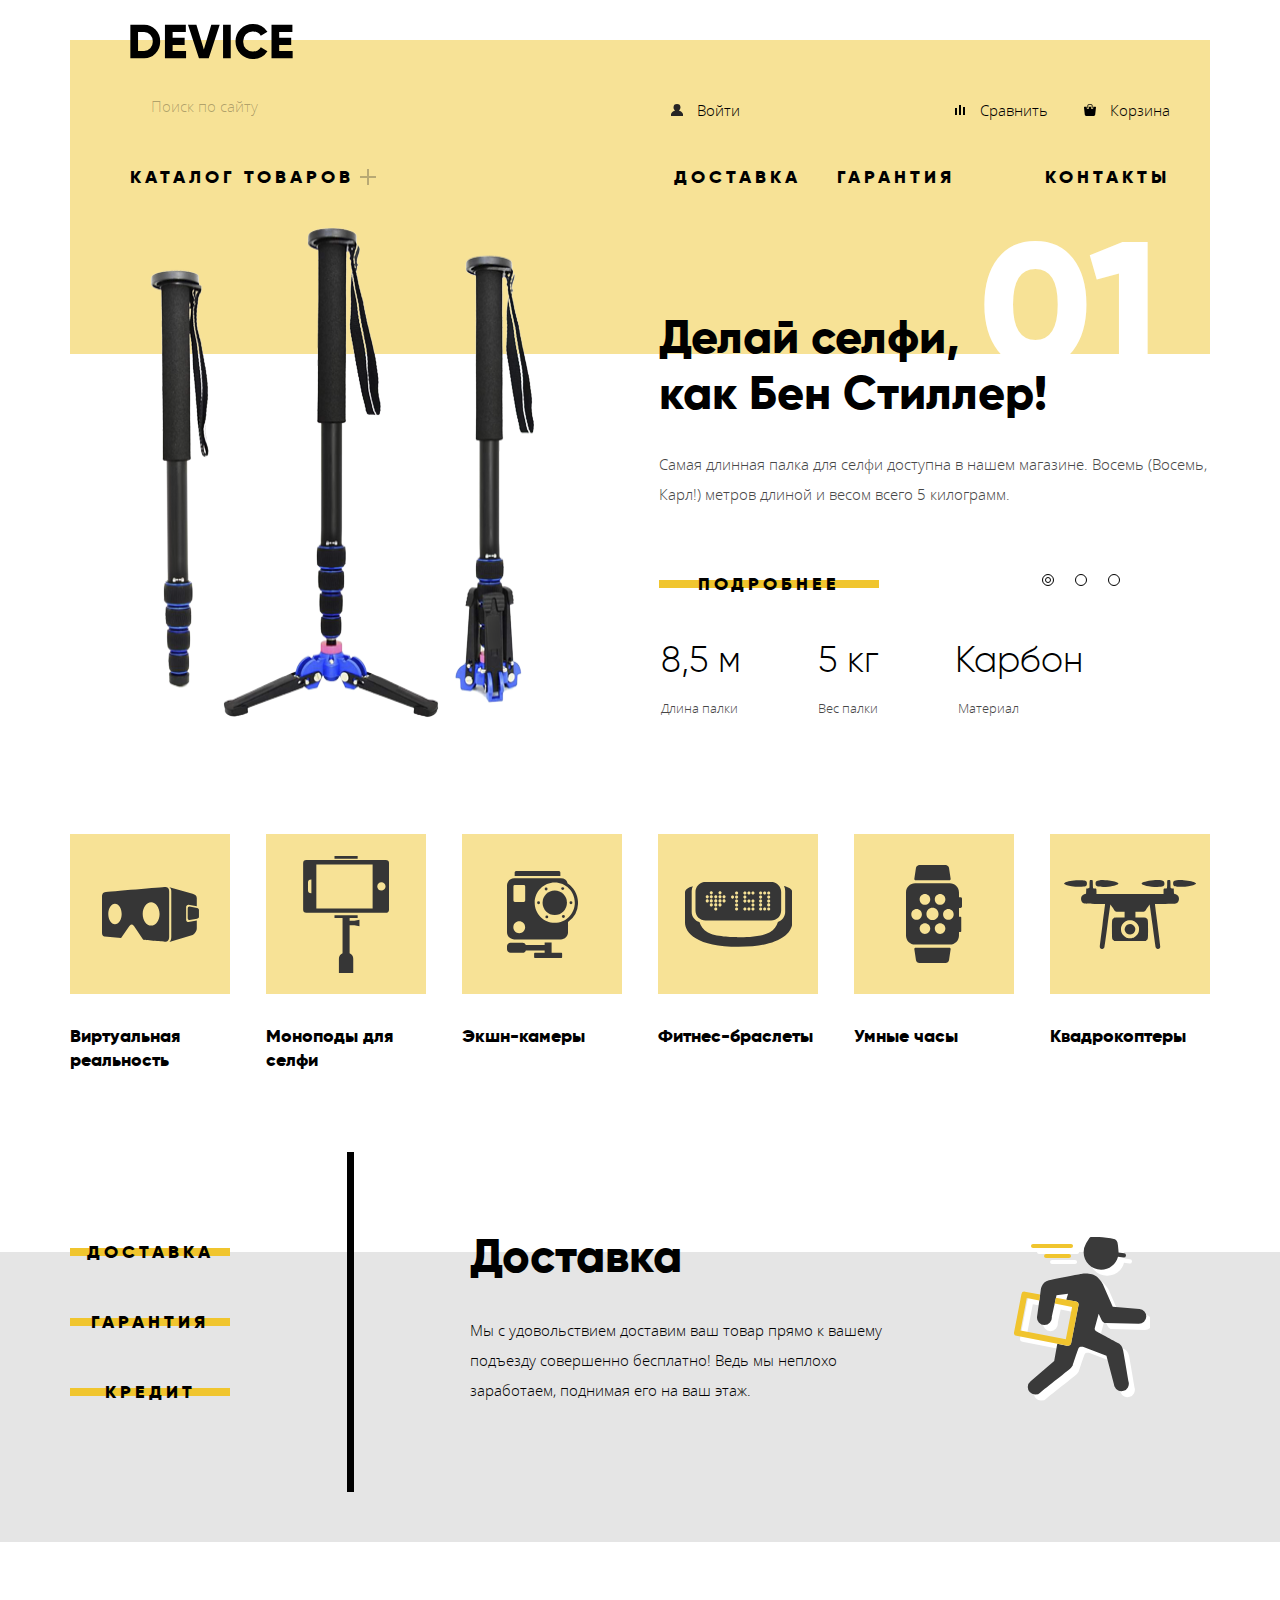
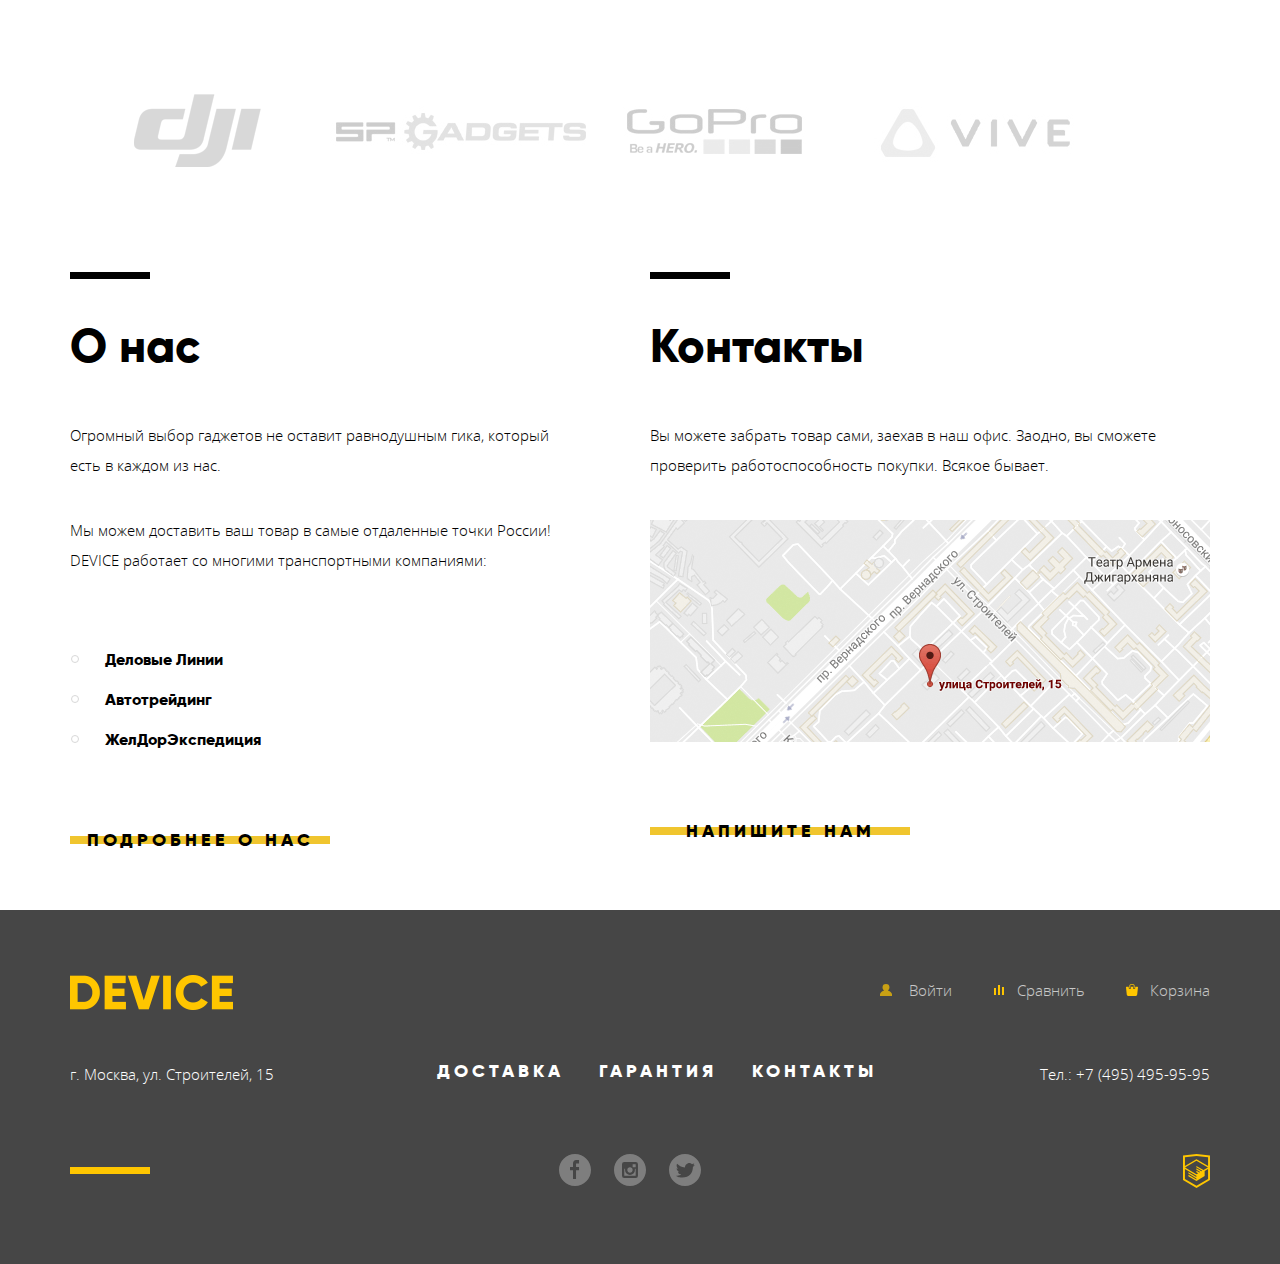
==== commit 19b1e48a: "fixed bugs" ====
--- a/index.html
+++ b/index.html
@@ -374,18 +374,18 @@
       <ul class="modal-letter-list">
         <li class="modal-letter-item">
           <label for="modal-name">Ваше имя:</label>
-            <input type="text" placeholder="Имя Фамилия" id="modal-name" class="modal-name" form="modal-letter" name="modal-name">
+            <input type="text" placeholder="Имя Фамилия" id="modal-name" class="modal-name" form="modal-letter-form" name="modal-name">
         </li>
         <li class="modal-letter-item">
           <label for="modal-email">Ваше e-mail:</label>
-            <input type="email" placeholder="email@example.com" id="modal-email" class="modal-email" form="modal-letter" name="modal-email">
+            <input type="email" placeholder="email@example.com" id="modal-email" class="modal-email" form="modal-letter-form" name="modal-email">
         </li>
         <li class="modal-letter-item">
            <label for="modal-cover-letter">Текст письма:</label>
-           <textarea placeholder="В свободной форме" id="modal-cover-letter" class="modal-cover-letter" rows="7" cols="100" form="modal-letter" name="modal-cover-letter"></textarea>
+           <textarea placeholder="В свободной форме" id="modal-cover-letter" class="modal-cover-letter" rows="7" cols="100" form="modal-letter-form" name="modal-cover-letter"></textarea>
         </li>
       </ul>
-      <button class="button modal-letter-button" type="submit" form="modal-letter">Отправить</button>
+      <button class="button modal-letter-button" type="submit" form="modal-letter-form">Отправить</button>
     </form>
     <button class="modal-close-button" id="modal-letter-close" type="button" aria-label="Закрыть форму обратной связи">
         <span class="visually-hidden">Закрыть</span>
--- a/css/style.css
+++ b/css/style.css
@@ -120,7 +120,7 @@
 
 .main-header-search input[type="search"] {
     display: block;
-    padding: 5px 0 5px 21px;
+    padding: 5px 0 14px 21px;
 
     width: 355px;
 
@@ -143,11 +143,11 @@
 }
 
 input[type="search"].search-input:focus {
-    padding-bottom: 3px;
+    padding-bottom: 12px;
 
     color: rgba(0, 0, 0, 1);
 
-    border: none;
+    border-bottom: 2px solid #000000;
 }
 
 .search-button {
@@ -180,18 +180,6 @@
 
 input[type="search"]:focus+.search-button {
     opacity: 1;
-}
-
-.search-button::before {
-    position: absolute;
-    top: 45px;
-    left: -357px;
-
-    content: '';
-    height: 2px;
-    width: 355px;
-
-    background-color: #000000;
 }
 
 .user-navigation-container {
@@ -789,7 +777,7 @@
     top: 100px;
 
     margin: 0 auto;
-    width: 100vw;
+    width: 100%;
     height: 290px;
     z-index: -20;
 
@@ -1491,13 +1479,13 @@
     padding: 0;
 }
 
-.breadcrumbs-item:not(:last-child) {
+.breadcrumbs-item {
     position: relative;
 
     margin-right: 40px;
 }
 
-.breadcrumbs-item::before {
+.breadcrumbs-item:not(:last-child)::before {
     content: "";
 
     position: absolute;
@@ -1588,19 +1576,70 @@
 }
 
 .filter-color-item label {
+    position: relative;
     padding-left: 40px;
 
+    cursor: pointer;
     line-height: 40px;
 }
 
-.filter-checkbox:disabled+label {
+.custom-checkbox {
+    position: absolute;
+    top: 0;
+    left: 0;
+
+    width: 23px;
+    height: 23px;
+
+    border: 2px solid #000000;
+    border-radius: 2px;
+    background-color: transparent;
+}
+
+.filter-checkbox:checked + label .custom-checkbox::before {
+    content: "";
+
+    position: absolute;
+    top: 4px;
+    left: 6px;
+    z-index: 2;
+
+    transform: rotate(-45deg);
+    width: 4px;
+    height: 12px;
+
+    background-color: #000000;
+}
+
+.filter-checkbox:checked + label .custom-checkbox::after {
+    content: "";
+    box-sizing: content-box;
+
+    position: absolute;
+    top: -4px;
+    right: -1px;
+    z-index: 1;
+
+    transform: rotate(45deg);
+    width: 4px;
+    height: 20px;
+
+    border: 1px solid #ffffff;
+    background-color: #000000;
+}
+
+.filter-checkbox:disabled + label {
     opacity: 0.25;
 }
 
-.filter-checkbox:hover+label .custom-checkbox{
+.filter-checkbox:hover + label .custom-checkbox{
     opacity: 0.6;
 }
 
+.filter-checkbox:active + label {
+    opacity: 1;
+}
+
 .filter-bluetooth-list {
     list-style: none;
     margin: 0 0 50px 0;
@@ -1608,18 +1647,48 @@
 }
 
 .filter-bluetooth-item label {
+    position: relative;
+
     padding-left: 40px;
 
     line-height: 40px;
 }
 
-.filter-radio:disabled+label {
+.custom-radio {
+    position: absolute;
+    top: 0;
+    left: 0;
+
+    width: 25px;
+    height: 25px;
+
+    border: 4px solid #000000;
+    border-radius: 25px;
+    background-color: transparent;
+}
+
+.filter-radio:checked + label .custom-radio::before {
+    content: "";
+
+    position: absolute;
+    top: 4px;
+    left: 4px;
+
+    width: 9px;
+    height: 9px;
+
+    border-radius: 9px;
+    background-color: #000000;
+}
+
+.filter-radio:disabled + label {
     opacity: 0.25;
 }
 
-.filter-checkbox:hover+label .custom-checkbox {
+.filter-radio:hover + label {
     opacity: 0.6;
 }
+
 
 .filter-button {
     position: relative;
@@ -1736,6 +1805,8 @@
 }
 
 .catalog-item {
+    position: relative;
+
     display: flex;
     flex-wrap: wrap;
     align-content: flex-start;
@@ -1782,10 +1853,10 @@
     display: none;
     flex-direction: column;
     align-items: center;
-    justify-content: center;
+
 
     width: 100%;
-    height: 100%;
+    height: 380px;
     position: absolute;
     top: 0;
     left: 0;
@@ -1797,10 +1868,11 @@
     position: relative;
     display: block;
     z-index: 0;
+    margin-top: 170px;
     margin-bottom: 20px;
 
     width: 200px;
-
+    text-align: center;
     cursor: pointer;
     border: none;
     background: none;
@@ -1810,6 +1882,7 @@
     font: inherit;
     opacity: 0.5;
 
+    color: #000000;
     cursor: pointer;
     border: none;
     background: none;
@@ -1824,8 +1897,8 @@
     opacity: 0.2;
 }
 
-.catalog-item-image:hover .catalog-item-active,
-.catalog-item-image:focus .catalog-item-active {
+.catalog-item:hover .catalog-item-active,
+.catalog-item:focus .catalog-item-active {
     display: flex;
 }
 
@@ -1907,4 +1980,31 @@
 
 .pagination-link-current {
     color: rgba(0, 0, 0, 1);
+}
+
+.catalog-wrapper {
+    position: relative;
+
+}
+
+.catalog-wrapper::after {
+    content: "";
+    position: absolute;
+    top: -22px;
+
+    width: 100%;
+    height: 70px;
+    background-color: rgba(0, 0, 0, 0.08);
+}
+
+.catalog-wrapper::before {
+    content: "";
+    position: absolute;
+    top: -22px;
+    /*left: -860px;*/
+
+
+
+    height: 100%;
+    background-color: rgba(0, 0, 0, 0.08);
 }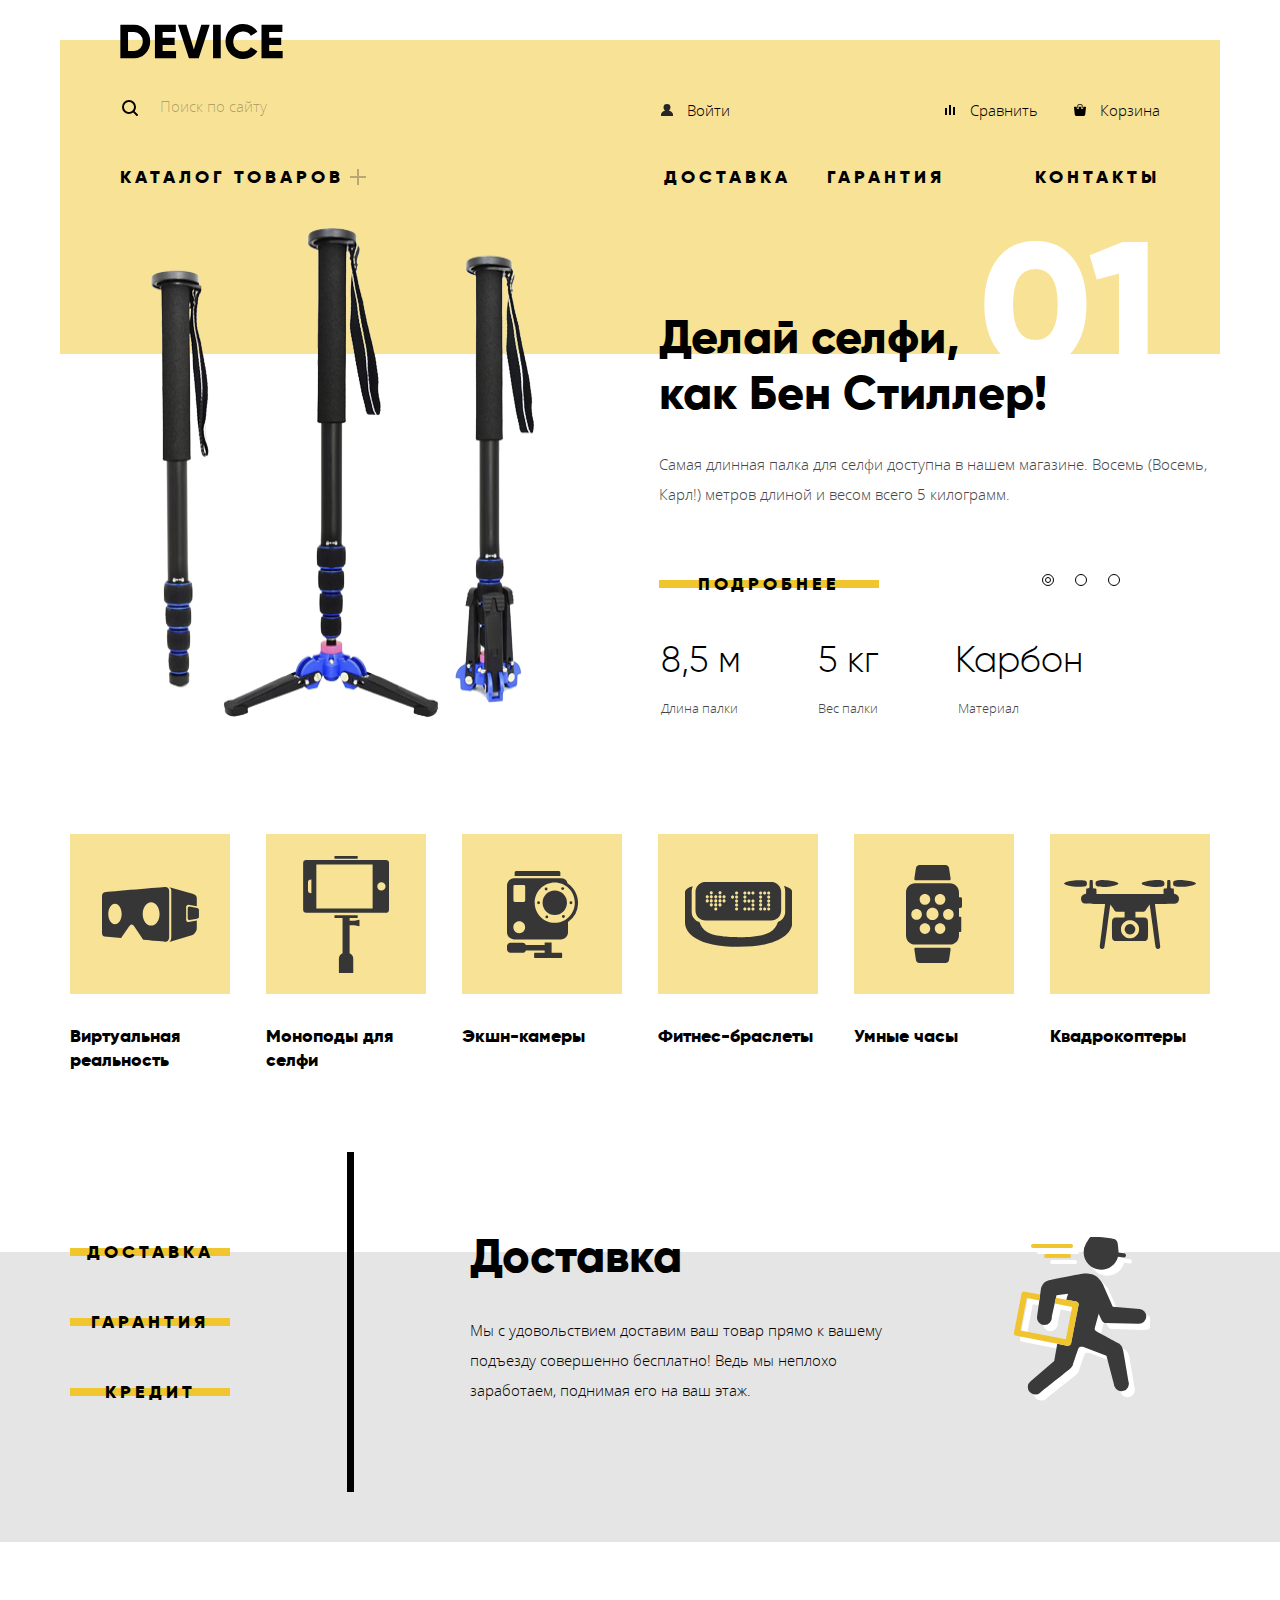
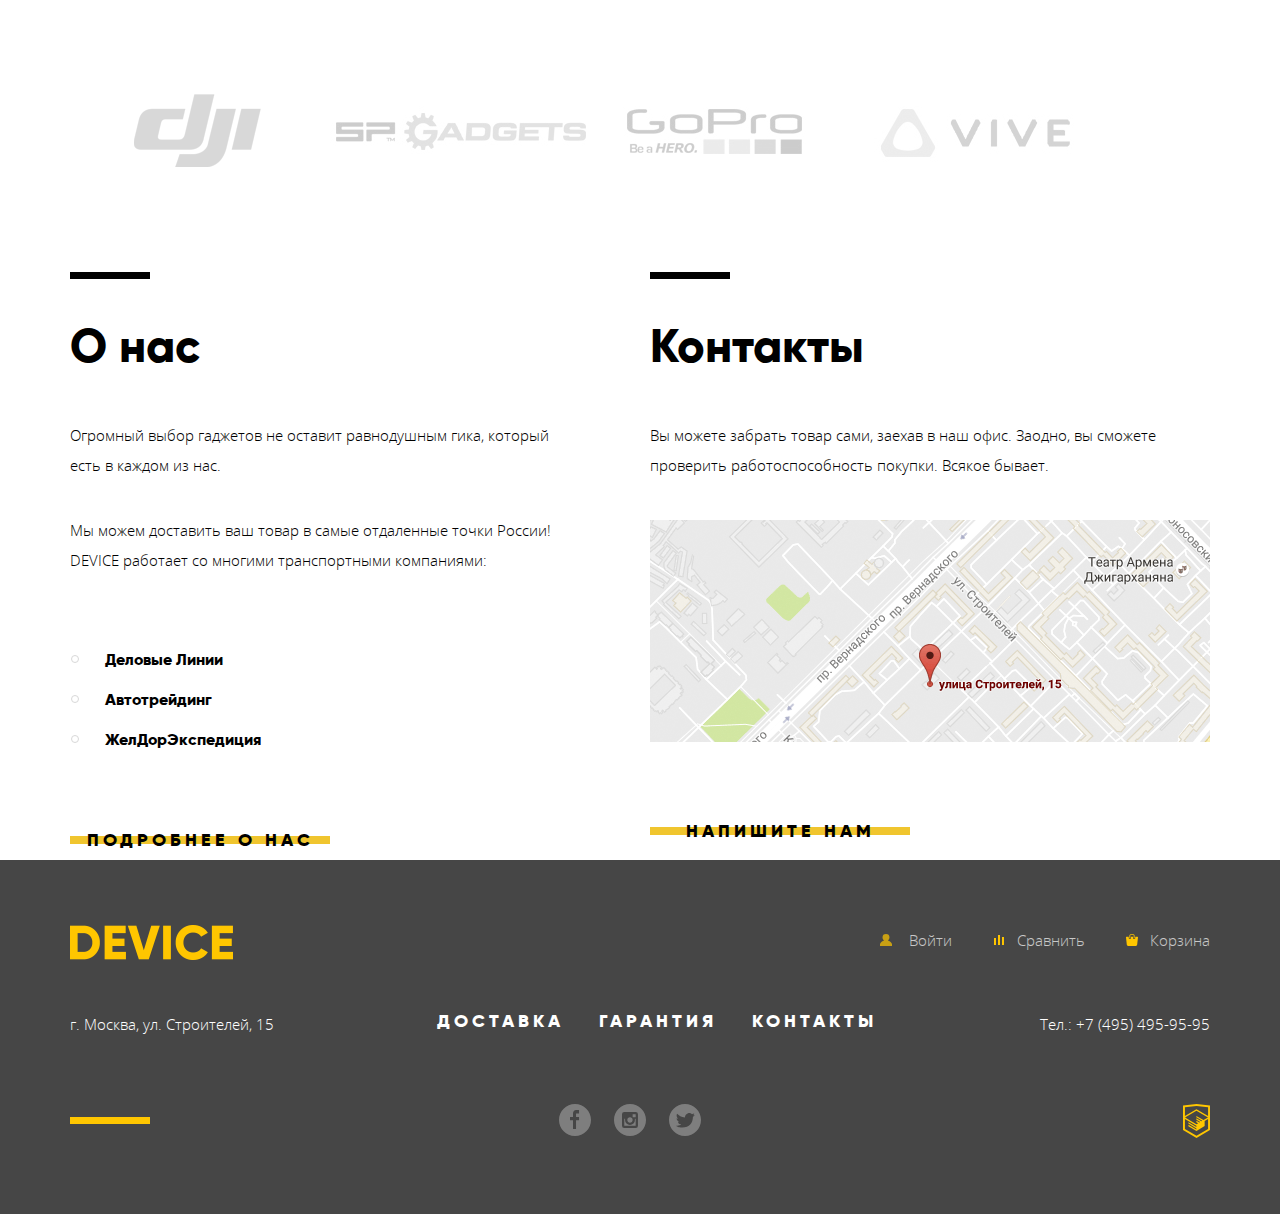
==== commit 3581ca71: "added input range styles and iframe map" ====
--- a/index.html
+++ b/index.html
@@ -393,6 +393,7 @@
   </section>
   <section class="modal-map modal modal-close" id="modal-map">
     <h2 class="visually-hidden">Как до нас добраться</h2>
+    <iframe src="https://yandex.ru/map-widget/v1/-/CCqg7Djf" width="994" height="593" frameborder="1" allowfullscreen="true"></iframe>
     <p>
       <img src="img/map-modal.jpg" width="994" height="593" alt="Офис компании по адресу г. Москва, ул. Строителей, 15">
     </p>
--- a/css/style.css
+++ b/css/style.css
@@ -1,17 +1,17 @@
 @font-face {
     font-family: "Open Sans";
     src: url("../fonts/opensans.woff2") format('woff2'),
-         url("../fonts/opensans.woff") format('woff');
+    url("../fonts/opensans.woff") format('woff');
     font-weight: 400;
     font-style: normal;
 }
 
 @font-face {
-      font-family: "Open Sans";
-      src: url("../fonts/opensanslight.woff2") format('woff2'),
-      url("../fonts/opensanslight.woff") format('woff');
-      font-weight: 300;
-      font-style: normal;
+    font-family: "Open Sans";
+    src: url("../fonts/opensanslight.woff2") format('woff2'),
+    url("../fonts/opensanslight.woff") format('woff');
+    font-weight: 300;
+    font-style: normal;
 }
 
 @font-face {
@@ -67,7 +67,7 @@
 }
 
 .main-header {
-    width: 1160px;
+    width: 1180px;
     margin: 0 auto;
     padding: 0 10px;
     position: relative;
@@ -111,16 +111,31 @@
 }
 
 .main-header-search {
+    position: relative;
+
     display: flex;
     align-items: center;
     margin: 0;
 
     width: 440px;
+}
+
+.main-header-search::before {
+    content: "";
+
+    position: absolute;
+    top: 13px;
+    left: 0;
+
+    width: 20px;
+    height: 20px;
+
+    background: url("../img/search.svg") center no-repeat;
 }
 
 .main-header-search input[type="search"] {
     display: block;
-    padding: 5px 0 14px 21px;
+    padding: 5px 0 14px 40px;
 
     width: 355px;
 
@@ -670,17 +685,17 @@
 }
 
 .main-categories-item:nth-child(1) .main-categories-link::before {
-     content: "";
-     top: 0;
-
-     position: absolute;
-
-     width: 160px;
-     height: 160px;
-     background:
-             url("../img/popular-1.svg") center no-repeat,
-             #f7e296;
- }
+    content: "";
+    top: 0;
+
+    position: absolute;
+
+    width: 160px;
+    height: 160px;
+    background:
+            url("../img/popular-1.svg") center no-repeat,
+            #f7e296;
+}
 
 .main-categories-item:nth-child(2) .main-categories-link::before {
     content: "";
@@ -1033,7 +1048,6 @@
 .site-footer {
     width: 100%;
 
-    margin-top: 50px;
     padding-bottom: 67px;
     background-color: #464646;
 }
@@ -1387,6 +1401,7 @@
     position: absolute;
     top: 22px;
     right: 22px;
+    z-index: 105;
 
     width: 55px;
     height: 55px;
@@ -1437,7 +1452,26 @@
 }
 
 .modal-map {
-    margin: 0;
+    width: 994px;
+    height: 593px;
+    margin: 0;
+    box-shadow: none;
+}
+
+.modal-map p{
+    position: absolute;
+    top: 0;
+    left: 0;
+    z-index: 101;
+
+    margin: 0;
+}
+
+.modal-map iframe {
+    position: relative;
+    z-index: 102;
+
+    border: none;
 }
 
 .modal-overlay {
@@ -1459,7 +1493,7 @@
 
 .page-navigation-wrapper {
     padding: 0 60px;
-    margin-bottom: 45px;
+    margin-bottom: 23px;
 }
 
 .page-title {
@@ -1516,6 +1550,9 @@
 
 .inner-container {
     display: flex;
+
+    padding-top: 22px;
+    padding-bottom: 50px;
 }
 
 .filter {
@@ -1565,8 +1602,87 @@
     background-color: #000000;
 }
 
-.filter-item-price {
-    margin: 0 0 50px 0;
+.range-controls {
+    position: relative;
+
+    margin-bottom: 10px;
+}
+
+.range-controls .scale {
+    width: 200px;
+    height: 2px;
+
+    background: #dbdbdb;
+}
+
+.range-controls .bar {
+    width: 60%;
+    height: 2px;
+
+    background: #91c92f;
+}
+
+.range-toggle {
+    box-sizing: content-box;
+    position: absolute;
+    top: -9px;
+
+    width: 4px;
+    height: 4px;
+
+    background: #ababab;
+    border: 8px solid #ffffff;
+    border-radius: 50%;
+    box-shadow: 0 2px 1px 0 rgba(0, 1, 1, 0.2);
+    cursor: pointer;
+}
+
+.range-toggle:active {
+    border: 9px solid #ffffff;
+}
+
+
+
+.range-toggle-min {
+    left: 0;
+}
+
+.range-toggle-max {
+    left: 40%;
+}
+
+.price-controls {
+    position: relative;
+
+    margin-bottom: 50px;
+}
+
+.price-controls label {
+    display: inline-block;
+
+    font-family: "Gilroy", "Arial", sans-serif;
+    font-size: 14px;
+    line-height: 24px;
+    font-weight: 300;
+    color: rgba(0, 0, 0, 0.2);
+
+    cursor: pointer;
+}
+
+.price-controls .min-price,
+.price-controls .max-price {
+    width: 90px;
+}
+
+.price-controls input {
+    width: 50px;
+    margin: 0;
+
+    color: inherit;
+    font: inherit;
+
+    background: none;
+    border: none;
 }
 
 .filter-color-list {
@@ -1632,11 +1748,11 @@
     opacity: 0.25;
 }
 
-.filter-checkbox:hover + label .custom-checkbox{
+.filter-checkbox:hover + label .custom-checkbox {
     opacity: 0.6;
 }
 
-.filter-checkbox:active + label {
+.filter-checkbox:active + label .custom-checkbox {
     opacity: 1;
 }
 
@@ -1689,6 +1805,9 @@
     opacity: 0.6;
 }
 
+.filter-radio:active + label .custom-radio {
+    opacity: 1;
+}
 
 .filter-button {
     position: relative;
@@ -1815,6 +1934,41 @@
     width: 360px;
 }
 
+.catalog-item-new::before {
+    content: "new";
+
+    position: absolute;
+    z-index: 10;
+    top: 48px;
+    right: 41px;
+    opacity: 0.2;
+
+    font-family: "Gilroy", "Arial", sans-serif;
+    font-size: 14px;
+    line-height: 24px;
+    font-weight: 800;
+    text-transform: uppercase;
+    color: black;
+    text-align: center;
+    vertical-align: middle;
+
+}
+
+.catalog-item-new::after {
+    content: "";
+
+    position: absolute;
+    z-index: 10;
+    top: 29px;
+    right: 27px;
+    opacity: 0.2;
+
+    width: 60px;
+    height: 60px;
+
+    border: 2px solid #000000;
+    border-radius: 50%;
+}
 .catalog-item:nth-last-child(1),
 .catalog-item:nth-last-child(2) {
     margin-bottom: 35px;
@@ -1984,13 +2138,13 @@
 
 .catalog-wrapper {
     position: relative;
-
 }
 
 .catalog-wrapper::after {
     content: "";
     position: absolute;
-    top: -22px;
+    top: 0;
+    z-index: -5;
 
     width: 100%;
     height: 70px;
@@ -1999,12 +2153,15 @@
 
 .catalog-wrapper::before {
     content: "";
-    position: absolute;
-    top: -22px;
-    /*left: -860px;*/
-
-
-
+
+    box-sizing: border-box;
+    position: absolute;
+    top: 0;
+    right: calc(50% + 252px);
+    z-index: -5;
+
+    width: 100%;
     height: 100%;
     background-color: rgba(0, 0, 0, 0.08);
+
 }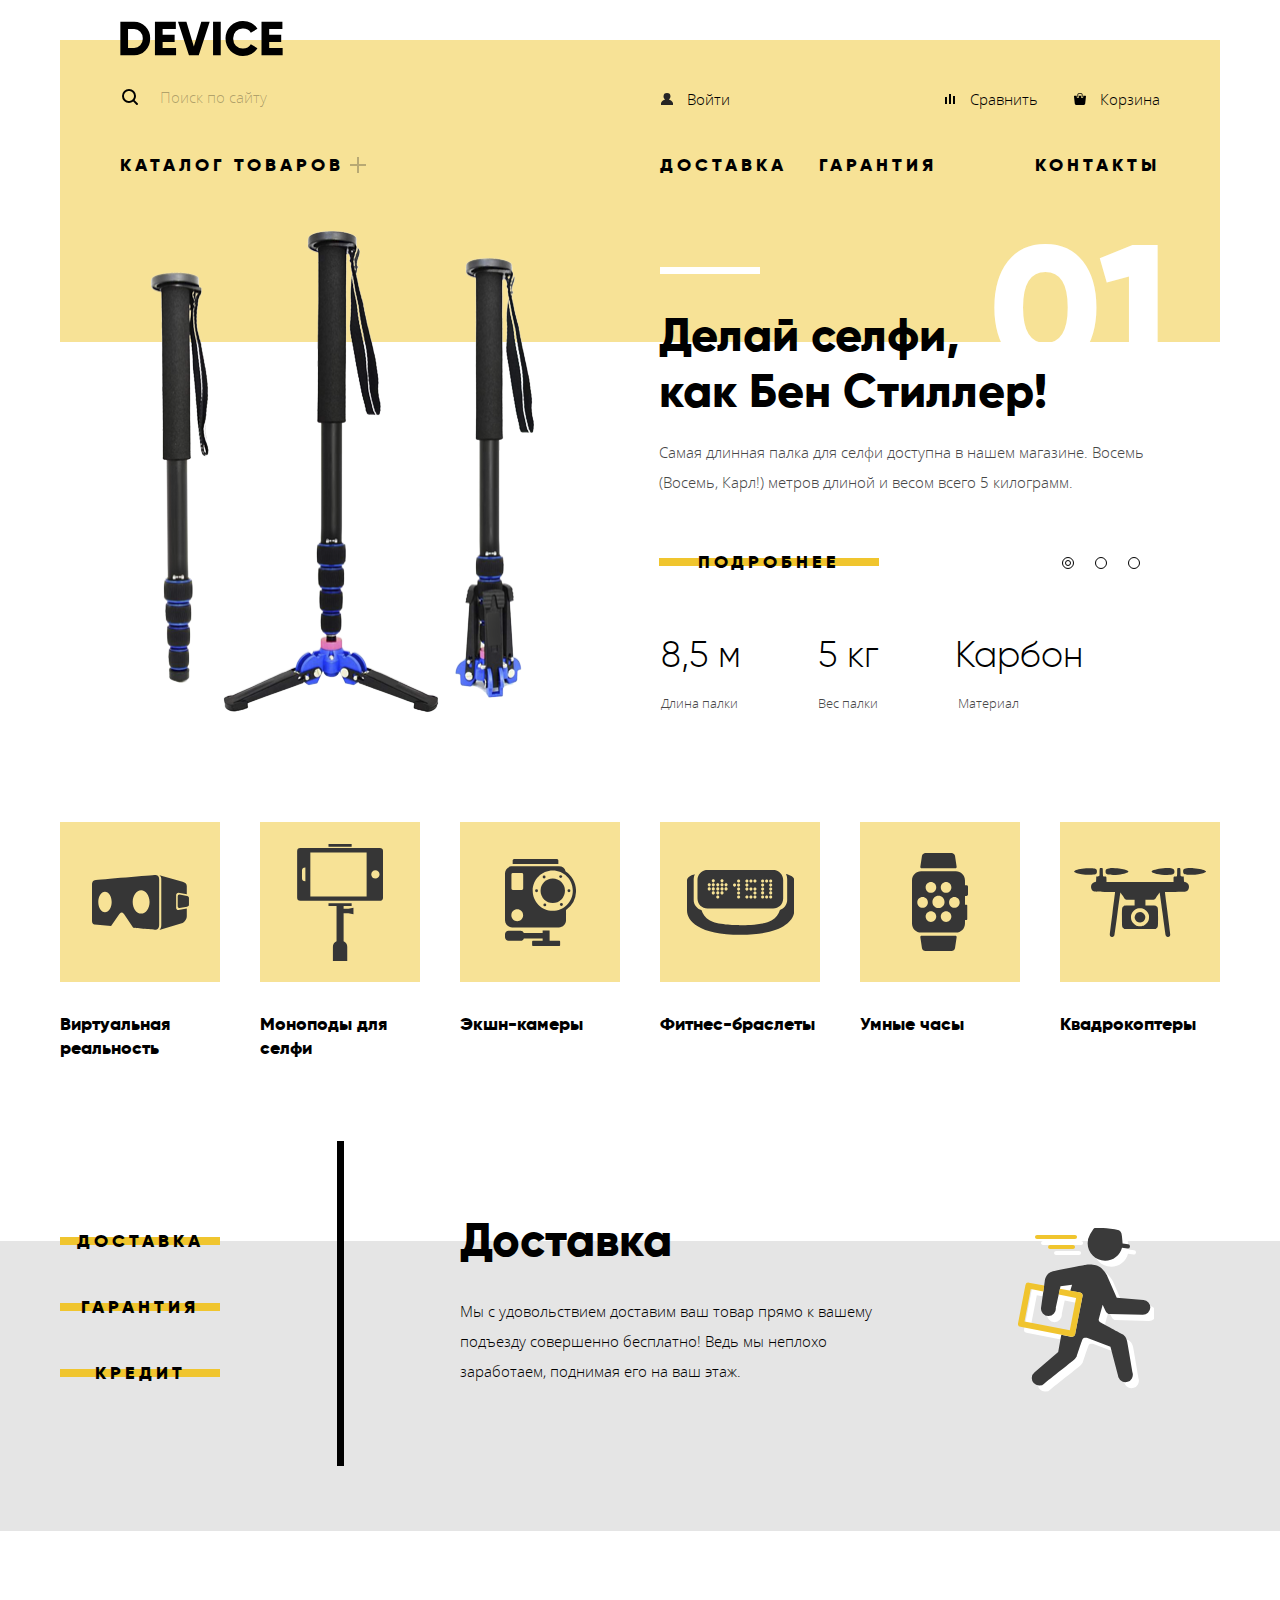
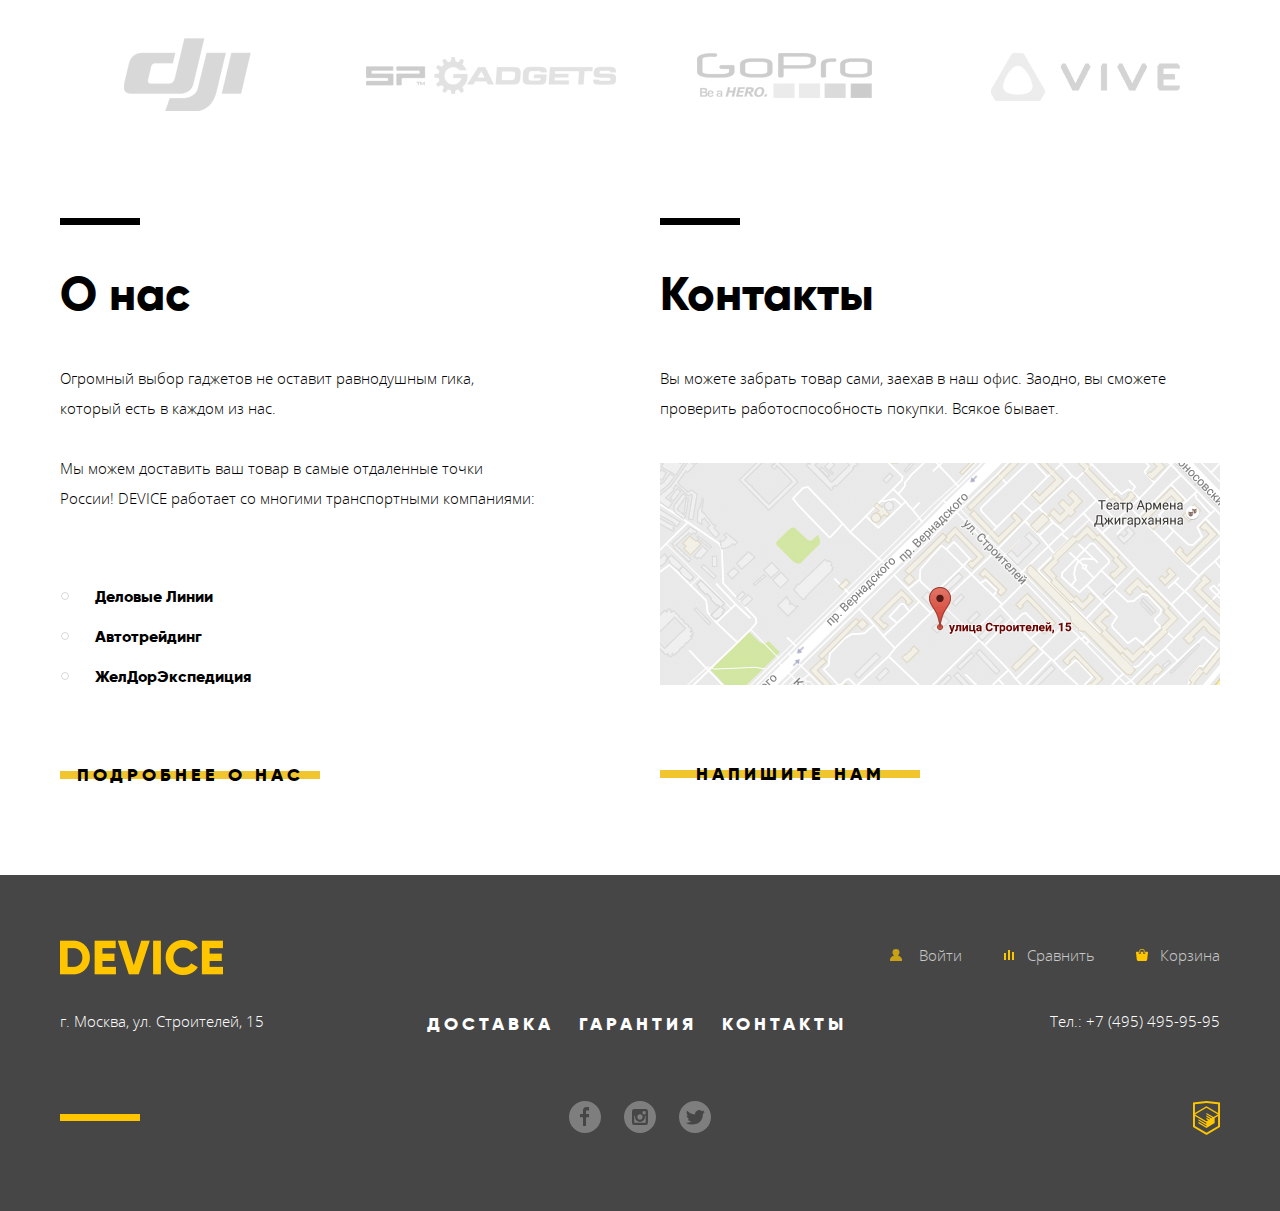
==== commit a1419c13: "added modal animation" ====
--- a/index.html
+++ b/index.html
@@ -401,7 +401,8 @@
         <span class="visually-hidden">Закрыть</span>
     </button>
   </section>
-    <div class="modal-overlay modal-close" id="modal-overlay"></div>
+    <div class="modal-overlay modal-close" id="modal-letter-overlay"></div>
+    <div class="modal-overlay modal-close" id="modal-map-overlay"></div>
   <script src="js/script.js"></script>
   </body>
 </html>
--- a/css/style.css
+++ b/css/style.css
@@ -75,7 +75,7 @@
 
 .main-header-logo {
     position: absolute;
-    top: -16px;
+    top: -19px;
     left: 70px;
 }
 
@@ -92,7 +92,7 @@
     display: flex;
     flex-direction: column;
     margin-top: 40px;
-    padding: 45px 60px 165px 60px;
+    padding: 32px 60px 165px 60px;
 
     background-color: #f7e296;
 }
@@ -107,7 +107,7 @@
     justify-content: space-between;
     width: 1040px;
     align-items: center;
-    margin-bottom: 30px;
+    margin-bottom: 27px;
 }
 
 .main-header-search {
@@ -124,7 +124,7 @@
     content: "";
 
     position: absolute;
-    top: 13px;
+    top: 15px;
     left: 0;
 
     width: 20px;
@@ -135,7 +135,7 @@
 
 .main-header-search input[type="search"] {
     display: block;
-    padding: 5px 0 14px 40px;
+    padding: 10px 0 14px 40px;
 
     width: 355px;
 
@@ -234,6 +234,10 @@
     height: 12px;
 
     background: url("../img/header-user.svg") center no-repeat;
+}
+
+.user-navigation-item:nth-child(2) .user-navigation-link{
+    padding-left: 12px;
 }
 
 .user-navigation-item:hover,
@@ -378,11 +382,11 @@
 }
 
 .navigation-item:nth-child(1) {
-    margin-right: 280px;
+    margin-right: 276px;
 }
 
 .navigation-item:nth-child(2) {
-    margin-right: 36px;
+    margin-right: 32px;
 }
 
 .navigation-item:nth-child(4) {
@@ -409,9 +413,17 @@
 
     list-style: none;
     margin: 0;
-    padding: 30px 0 30px 60px;
+    padding: 20px 0 35px 60px;
 
     background-color: #f7e296;
+}
+
+.dropdown-item {
+    margin-right: 40px;
+}
+
+.dropdown-item:nth-child(2) {
+    margin-right: 0;
 }
 
 .dropdown-column {
@@ -446,7 +458,7 @@
 }
 
 .container {
-    width: 1160px;
+    width: 1180px;
     margin: 0 auto;
     padding: 0 10px;
 }
@@ -462,11 +474,25 @@
 .promo-slider {
     position: relative;
     padding-bottom: 480px;
+    padding-left: 20px;
+}
+
+.promo-slider::before {
+    content: "";
+
+    position: absolute;
+    top: -75px;
+    right: 470px;
+
+    width: 100px;
+    height: 7px;
+
+    background: #ffffff;
 }
 
 .slider-list {
     position: absolute;
-    top: -130px;
+    top: -115px;
 
     list-style: none;
     margin: 0 auto;
@@ -489,11 +515,12 @@
     line-height: 56px;
     font-weight: 800;
 
-    margin: 0;
+    margin: -5px 0 0 0;
 }
 
 .slider-item-text {
-    margin: 28px 0 55px 0;
+    padding-right: 85px;
+    margin: 18px 0 45px 0;
 
     color: #464646;
 }
@@ -541,7 +568,7 @@
 }
 
 .slider-item-benefits {
-    margin-top: 30px;
+    margin-top: 47px;
 }
 
 .slider-item-benefits tbody{
@@ -599,8 +626,8 @@
 .slider-counter {
     position: absolute;
     display: flex;
-    bottom: 245px;
-    right: 100px;
+    bottom: 250px;
+    right: 90px;
 
     list-style: none;
     padding: 0;
@@ -653,7 +680,7 @@
 }
 
 .main-categories {
-    margin-bottom: 80px;
+    margin-bottom: 81px;
 }
 
 .main-categories-list {
@@ -778,7 +805,7 @@
 
 .main-services {
     position: relative;
-    margin-bottom: 190px;
+    margin-bottom: 160px;
 }
 
 .main-services .container {
@@ -803,14 +830,14 @@
 .main-services-list {
     list-style: none;
     margin: 0;
-    padding: 80px 117px 80px 0;
+    padding: 80px 117px 70px 0;
 
     border-right: 7px solid #000000;
 }
 
 .main-services-item:nth-child(1),
 .main-services-item:nth-child(2) {
-    margin-bottom: 30px;
+    margin-bottom: 26px;
 }
 
 .main-services-link {
@@ -855,11 +882,11 @@
     display: flex;
     flex-direction: column;
 
-    padding: 80px 320px 80px 116px;
+    padding: 75px 320px 80px 116px;
 }
 
 .services-title {
-    margin: 0 0 35px 0;
+    margin: 0 0 32px 0;
 
     font-family: "Gilroy", "Arial", sans-serif;
     font-size: 47px;
@@ -876,8 +903,8 @@
 
     display: block;
     position: absolute;
-    top: 0;
-    right: -300px;
+    top: 6px;
+    right: -304px;
 
     width: 100%;
     height: 100%;
@@ -896,11 +923,12 @@
 }
 
 .main-partners {
-    margin-bottom: 140px;
+    margin-bottom: 144px;
 }
 
 .main-partners-list {
     display: flex;
+    justify-content: space-between;
 
     list-style: none;
     margin: 0;
@@ -940,6 +968,8 @@
 .info-wrapper {
     display: flex;
     justify-content: space-between;
+
+    padding-bottom: 80px;
 }
 
 .main-info {
@@ -958,7 +988,7 @@
     content: "";
 
     position: absolute;
-    top: -50px;
+    top: -52px;
 
     width: 80px;
     height: 7px;
@@ -975,7 +1005,7 @@
 
 .main-info-title,
 .main-contacts-title {
-    margin-bottom: 50px;
+    margin-bottom: 45px;
 }
 
 .main-info-text,
@@ -985,20 +1015,23 @@
 }
 
 .main-info-text {
-    margin-bottom: 35px;
+    margin-bottom: 30px;
+    padding-right: 50px;
 }
 
 .main-info-delivery {
-    margin-bottom: 65px;
+    margin-bottom: 64px;
+    padding-right: 21px;
 }
 
 .main-contacts-text {
     margin-bottom: 40px;
+    padding-right: 50px;
 }
 
 .main-info-list {
     list-style: none;
-    margin: 0 0 60px 0;
+    margin: 0 0 58px 0;
     padding: 0 0 0 35px;
 }
 
@@ -1066,7 +1099,7 @@
 }
 
 .footer-top-wrapper {
-    margin-bottom: 40px;
+    margin-bottom: 22px;
 }
 
 .site-footer-logo {
@@ -1100,6 +1133,10 @@
 
 .footer-user-navigation-item {
     position: relative;
+}
+
+.footer-user-navigation-item:nth-child(2) .footer-login-link {
+    padding-left: 20px;
 }
 
 .footer-user-navigation-item:hover,
@@ -1207,12 +1244,13 @@
 .footer-navigation-list {
     display: flex;
     order: 2;
+    align-items: flex-end;
     justify-content: space-between;
 
-    width: 440px;
-
-    list-style: none;
-    margin: 0;
+    width: 420px;
+
+    list-style: none;
+    margin: 0 0 0 -40px;
     padding: 0;
 }
 
@@ -1269,7 +1307,7 @@
 
     position: absolute;
     top: 13px;
-    left: -480px;
+    left: -500px;
 
     width: 80px;
     height: 7px;
@@ -1310,6 +1348,28 @@
 
 .footer-copyright:active {
     opacity: 0.3;
+}
+
+@keyframes shake {
+    0%,
+    100% {
+        transform: rotate(0);
+    }
+
+    10%,
+    30%,
+    50%,
+    70%,
+    90% {
+        transform: rotate(-5deg);
+    }
+
+    20%,
+    40%,
+    60%,
+    80% {
+        transform: rotate(5deg);
+    }
 }
 
 .modal {
@@ -1491,13 +1551,17 @@
     display: none;
 }
 
+.modal-error {
+    animation: shake 0.6s;
+}
+
 .page-navigation-wrapper {
-    padding: 0 60px;
-    margin-bottom: 23px;
+    padding: 0 68px;
+    margin-bottom: 42px;
 }
 
 .page-title {
-    margin: 0 0 30px 0;
+    margin: 0 0 22px 0;
 
     font-family: "Gilroy", "Arial", sans-serif;
     font-size: 47px;
@@ -1516,7 +1580,11 @@
 .breadcrumbs-item {
     position: relative;
 
-    margin-right: 40px;
+    margin-right: 37px;
+}
+
+.breadcrumbs-item:nth-child(2) {
+    margin-right: 30px;
 }
 
 .breadcrumbs-item:not(:last-child)::before {
@@ -1524,11 +1592,11 @@
 
     position: absolute;
     top: 13px;
-    right: -21px;
+    right: -17px;
     transform: rotate(45deg);
 
-    width: 6px;
-    height: 6px;
+    width: 5px;
+    height: 5px;
 
     border-right: 1px solid #000000;
     border-top: 1px solid #000000;
@@ -1552,7 +1620,7 @@
     display: flex;
 
     padding-top: 22px;
-    padding-bottom: 50px;
+    padding-bottom: 75px;
 }
 
 .filter {
@@ -1568,7 +1636,7 @@
 }
 
 .filter-title {
-    margin: 0 50px 100px 0;
+    margin: 0 50px 108px 0;
 
     font-family: "Gilroy", "Arial", sans-serif;
     font-size: 16px;
@@ -1654,7 +1722,7 @@
 .price-controls {
     position: relative;
 
-    margin-bottom: 50px;
+    margin-bottom: 40px;
 }
 
 .price-controls label {
@@ -1685,15 +1753,19 @@
     border: none;
 }
 
+.filter-color-title {
+    margin-bottom: 15px;
+}
+
 .filter-color-list {
     list-style: none;
-    margin: 0 0 50px 0;
+    margin: 0 0 45px 0;
     padding: 0;
 }
 
 .filter-color-item label {
     position: relative;
-    padding-left: 40px;
+    padding-left: 38px;
 
     cursor: pointer;
     line-height: 40px;
@@ -1756,9 +1828,13 @@
     opacity: 1;
 }
 
+.filter-bluetooth-title {
+    margin-bottom: 14px;
+}
+
 .filter-bluetooth-list {
     list-style: none;
-    margin: 0 0 50px 0;
+    margin: 0 0 38px 0;
     padding: 0;
 }
 
@@ -1773,7 +1849,7 @@
 .custom-radio {
     position: absolute;
     top: 0;
-    left: 0;
+    left: -1px;
 
     width: 25px;
     height: 25px;
@@ -1824,7 +1900,7 @@
     display: flex;
     align-items: center;
 
-    margin-bottom: 70px;
+    margin-bottom: 88px;
 }
 
 .sort-title {
@@ -1992,7 +2068,7 @@
     order: 1;
     flex-grow: 1;
 
-    margin-bottom: 35px;
+    margin-bottom: 25px;
 
     cursor: pointer;
 }
@@ -2022,8 +2098,8 @@
     position: relative;
     display: block;
     z-index: 0;
-    margin-top: 170px;
-    margin-bottom: 20px;
+    margin-top: 174px;
+    margin-bottom: 10px;
 
     width: 200px;
     text-align: center;
@@ -2034,6 +2110,7 @@
 
 .add-to-compare {
     font: inherit;
+    font-size: 13px;
     opacity: 0.5;
 
     color: #000000;
@@ -2113,7 +2190,7 @@
 }
 
 .pagination-item {
-    margin-right: 20px;
+    margin-right: 30px;
 }
 
 .pagination-item:last-child {
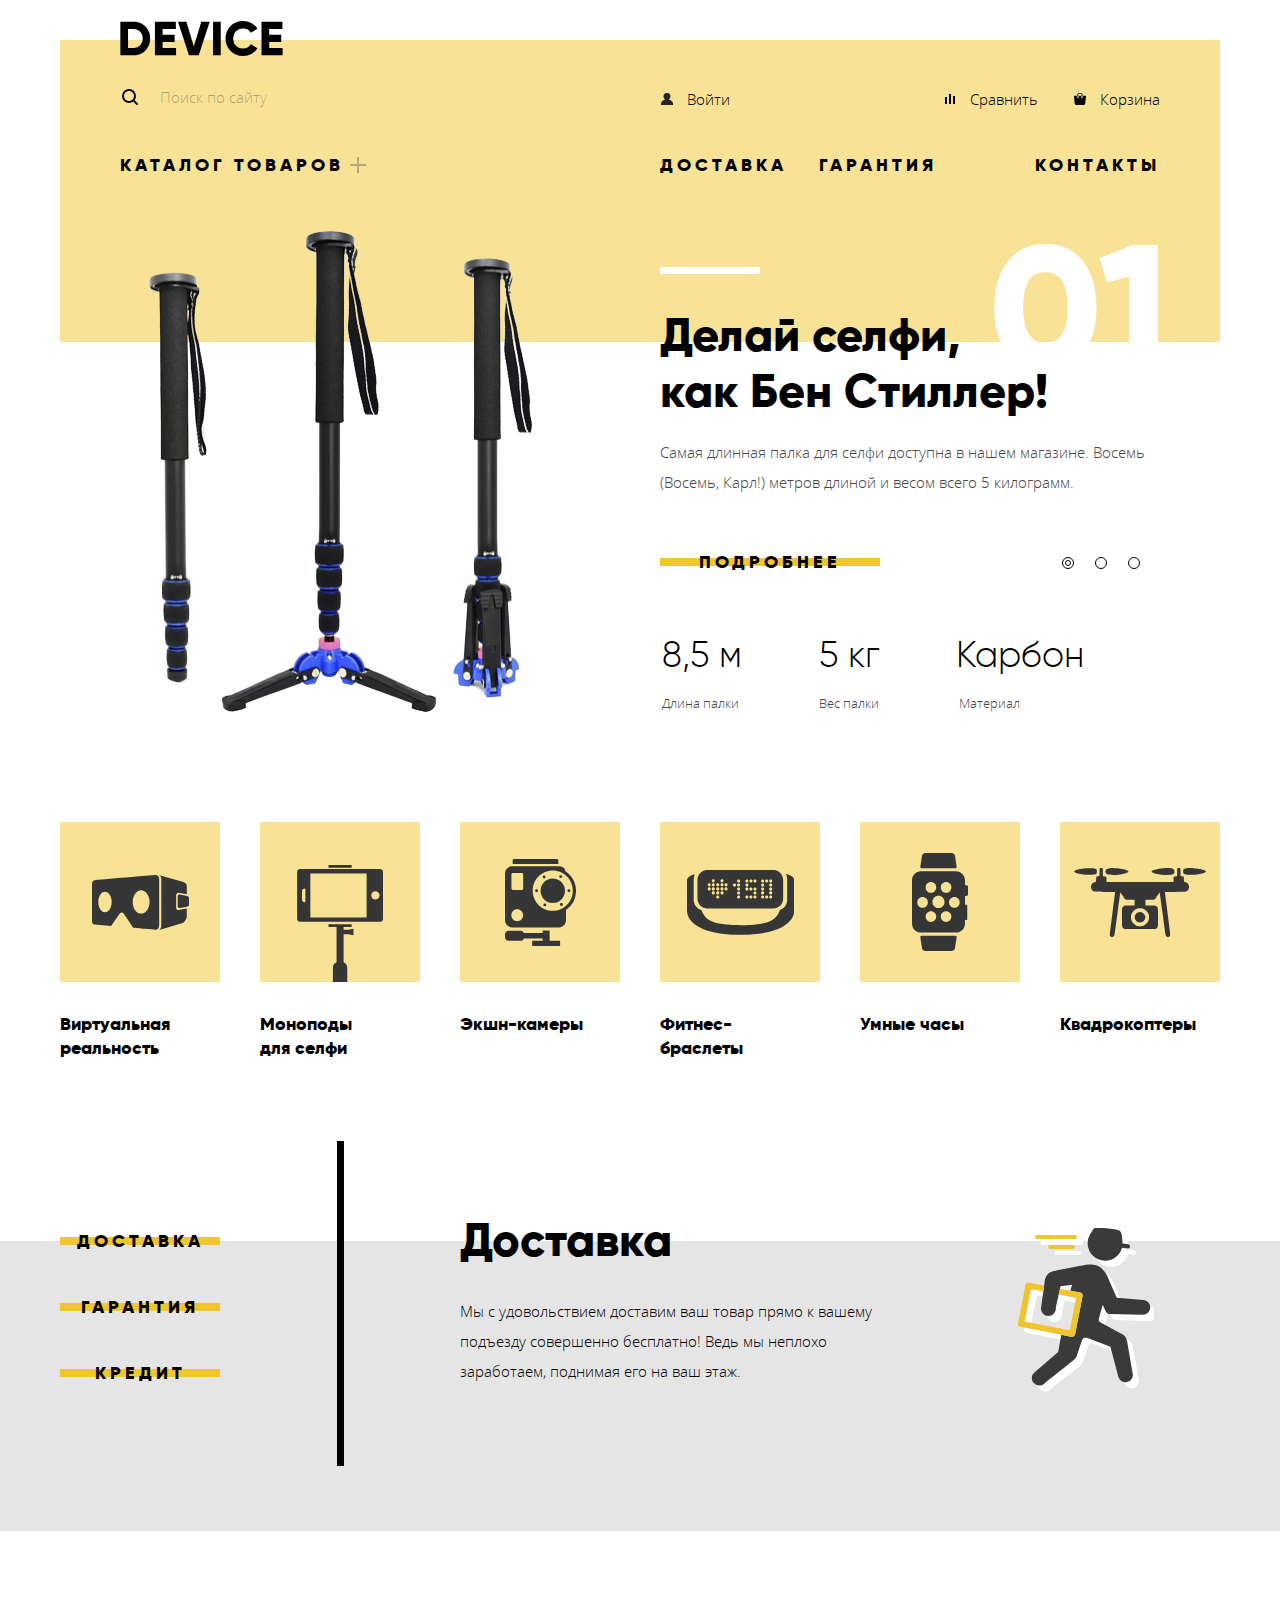
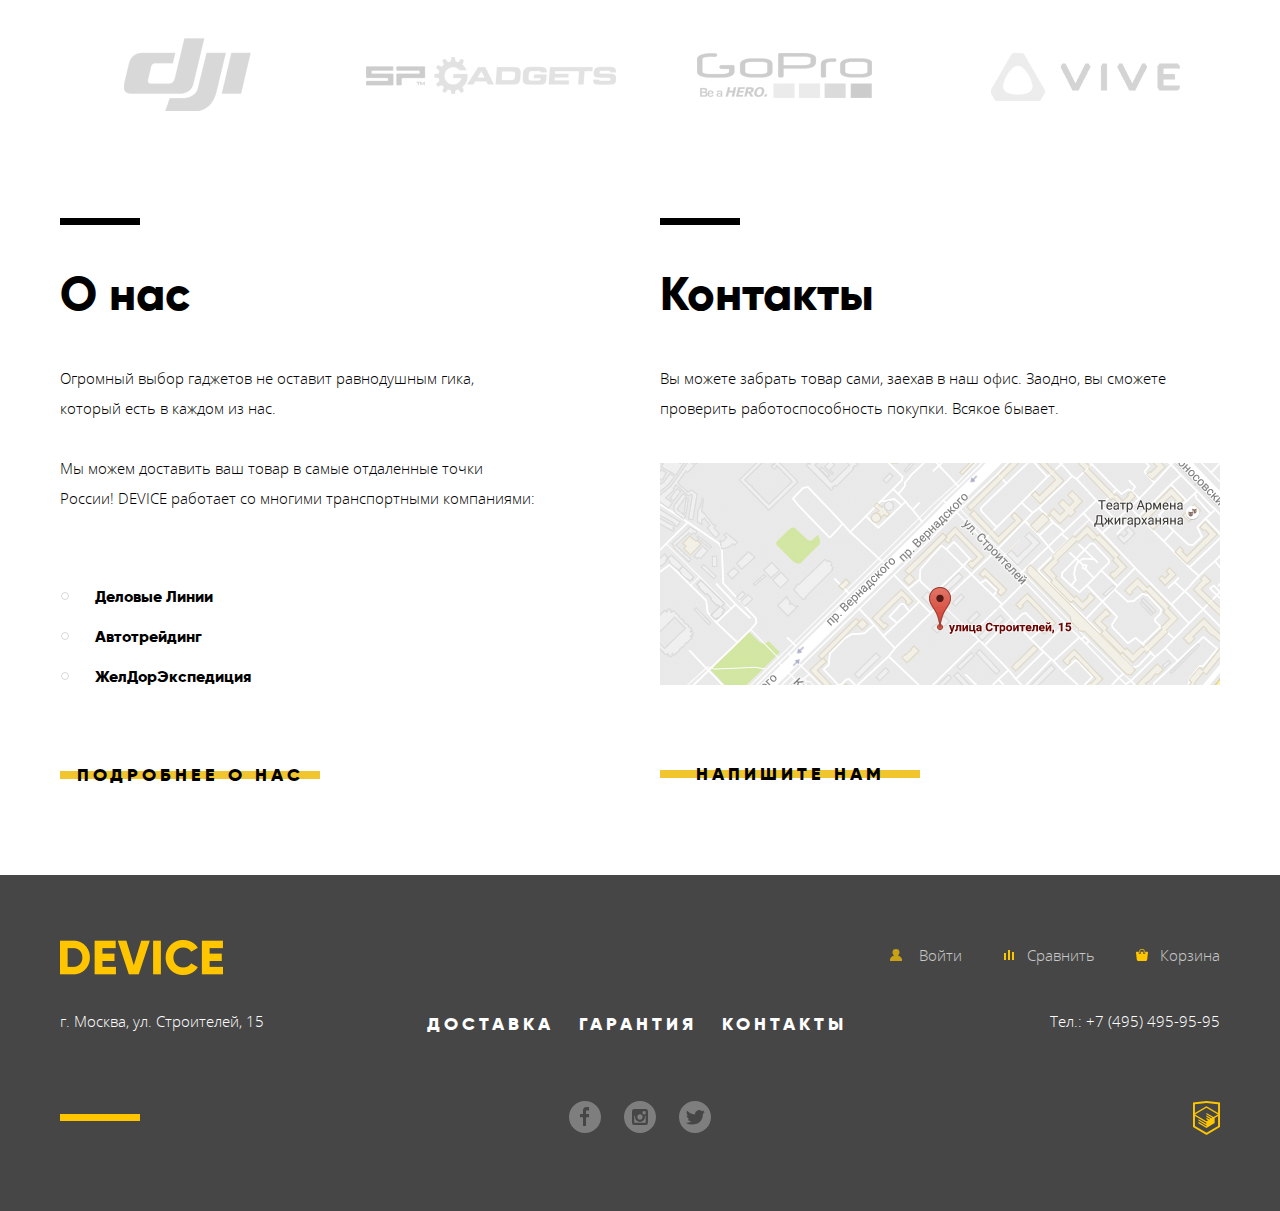
==== commit c015249b: "added sliders" ====
--- a/index.html
+++ b/index.html
@@ -4,7 +4,7 @@
     <meta charset="utf-8">
     <title>HTML Academy: Девайс</title>
     <link rel="stylesheet" href="css/normalize.css">
-    <link rel="stylesheet" href="css/style.css">
+    <link rel="stylesheet" href="css/style.min.css">
   </head>
   <body>
     <header class="main-header">
@@ -91,8 +91,10 @@
       <section class="promo-slider container">
         <h2 class="visually-hidden">Промо-товары</h2>
         <ul class="slider-list">
-          <li class="slider-item">
+          <li class="slider-item slider-item-active">
+            <div class="slider-img-container">
             <img src="img/slider-1.png" width="384" height="486" alt="Фото самой длинной палки для селфи">
+            </div>
             <span class="slider-item-count">01</span>
             <div class="slider-wrapper">
             <p class="slider-item-slogan">
@@ -119,8 +121,11 @@
             </div>
           </li>
           <li class="slider-item">
+            <div class="slider-img-container">
             <img src="img/slider-2.png" width="345" height="485" alt="Фото мотивирующего фитнес-браслета">
-            <span class="slider-item-count">02</span>
+            </div>
+              <span class="slider-item-count">02</span>
+            <div class="slider-wrapper">
             <p class="slider-item-slogan">
                 Худеем<br>
                 правильно!
@@ -138,10 +143,14 @@
                 <td>48 часов</td>
               </tr>
             </table>
+            </div>
           </li>
           <li class="slider-item">
+            <div class="slider-img-container">
             <img src="img/slider-3.png" width="526" height="334" alt="Фото квадрокоптера">
-            <span class="slider-item-count">03</span>
+            </div>
+              <span class="slider-item-count">03</span>
+            <div class="slider-wrapper">
             <p class="slider-item-slogan">
                 Порхает как бабочка,<br>
                 жалит как пчела!
@@ -161,21 +170,22 @@
                 <td>50 м</td>
               </tr>
             </table>
+            </div>
           </li>
         </ul>
         <ul class="slider-counter">
           <li class="counter-item">
-            <button class="counter-btn counter-btn-active" type="button" aria-label="Выбрать первый слайд">
+            <button class="counter-btn counter-btn-active" data-id="0" type="button" aria-label="Выбрать первый слайд">
               Слайд №1
             </button>
           </li>
           <li class="counter-item">
-            <button class="counter-btn" type="button" aria-label="Выбрать второй слайд">
+            <button class="counter-btn" data-id="1"  type="button" aria-label="Выбрать второй слайд">
               Слайд №2
             </button>
           </li>
           <li class="counter-item">
-            <button class="counter-btn" type="button" aria-label="Выбрать третий слайд">
+            <button class="counter-btn" data-id="2"  type="button" aria-label="Выбрать третий слайд">
               Слайд №3
             </button>
           </li>
@@ -221,17 +231,17 @@
         <h2 class="visually-hidden">Услуги</h2>
           <ul class="main-services-list">
             <li class="main-services-item">
-              <button class="main-services-link button" type="button">Доставка</button>
+              <button class="main-services-link button main-services-link-active" data-id="0" type="button">Доставка</button>
             </li>
             <li class="main-services-item">
-              <button class="main-services-link button" type="button">Гарантия</button>
+              <button class="main-services-link button" data-id="1" type="button">Гарантия</button>
             </li>
             <li class="main-services-item">
-              <button class="main-services-link button" type="button">Кредит</button>
+              <button class="main-services-link button" data-id="2" type="button">Кредит</button>
             </li>
           </ul>
           <ul class="services-description">
-            <li class="services-description-item">
+            <li class="services-description-item services-description-item-active">
               <h3 class="services-title">Доставка</h3>
               <p class="services-text">
                 Мы с удовольствием доставим ваш товар прямо к вашему подъезду совершенно бесплатно!
@@ -393,7 +403,7 @@
   </section>
   <section class="modal-map modal modal-close" id="modal-map">
     <h2 class="visually-hidden">Как до нас добраться</h2>
-    <iframe src="https://yandex.ru/map-widget/v1/-/CCqg7Djf" width="994" height="593" frameborder="1" allowfullscreen="true"></iframe>
+    <iframe src="https://yandex.ru/map-widget/v1/-/CCqg7Djf" width="994" height="593"></iframe>
     <p>
       <img src="img/map-modal.jpg" width="994" height="593" alt="Офис компании по адресу г. Москва, ул. Строителей, 15">
     </p>
@@ -403,6 +413,6 @@
   </section>
     <div class="modal-overlay modal-close" id="modal-letter-overlay"></div>
     <div class="modal-overlay modal-close" id="modal-map-overlay"></div>
-  <script src="js/script.js"></script>
+  <script src="js/script.min.js"></script>
   </body>
 </html>
--- a/css/style.min.css
+++ b/css/style.min.css
@@ -0,0 +1 @@
+@font-face{font-family:"Open Sans";src:url(../fonts/opensans.woff2) format('woff2'),url(../fonts/opensans.woff) format('woff');font-weight:400;font-style:normal}@font-face{font-family:"Open Sans";src:url(../fonts/opensanslight.woff2) format('woff2'),url(../fonts/opensanslight.woff) format('woff');font-weight:300;font-style:normal}@font-face{font-family:Gilroy;src:url(../fonts/gilroyextrabold.woff2) format('woff2'),url(../fonts/gilroyextrabold.woff) format('woff');font-weight:800;font-style:normal}@font-face{font-family:Gilroy;src:url(../fonts/gilroylight.woff2) format('woff2'),url(../fonts/gilroylight.woff) format('woff');font-weight:300;font-style:normal}*,::after,::before{-webkit-box-sizing:inherit;box-sizing:inherit}body{-webkit-box-sizing:border-box;box-sizing:border-box;padding:0;margin:0;font-family:"Open Sans",Arial,sans-serif;font-weight:300;font-style:normal;font-size:15px;line-height:30px;background-color:#fff}a{text-decoration:none}img{max-width:100%;height:auto}.visually-hidden{position:absolute;clip:rect(0 0 0 0);width:1px;height:1px;margin:-1px}.main-header{width:1180px;margin:0 auto;padding:0 10px;position:relative}.main-header-logo{position:absolute;top:-19px;left:70px}.main-header-logo:focus,.main-header-logo:hover{opacity:.6}.main-header-logo:active{opacity:.3}.main-header-wrapper{display:-webkit-box;display:-ms-flexbox;display:flex;-webkit-box-orient:vertical;-webkit-box-direction:normal;-ms-flex-direction:column;flex-direction:column;margin-top:40px;padding:32px 60px 165px 60px;background-color:#f7e296}.inner-header-wrapper{padding-bottom:50px;margin-bottom:35px}.user-navigation-wrapper{display:-webkit-box;display:-ms-flexbox;display:flex;-webkit-box-pack:justify;-ms-flex-pack:justify;justify-content:space-between;width:1040px;-webkit-box-align:center;-ms-flex-align:center;align-items:center;margin-bottom:27px}.main-header-search{position:relative;display:-webkit-box;display:-ms-flexbox;display:flex;-webkit-box-align:center;-ms-flex-align:center;align-items:center;margin:0;width:440px}.main-header-search::before{content:"";position:absolute;top:15px;left:0;width:20px;height:20px;background:url(../img/search.svg) center no-repeat}.main-header-search input[type=search]{display:block;padding:10px 0 14px 40px;width:355px;font:inherit;border:none;background-color:#f7e296}.main-header-search input[type=search]::-webkit-input-placeholder{color:rgba(0,0,0,.3)}.main-header-search input[type=search]:-ms-input-placeholder{color:rgba(0,0,0,.3)}.main-header-search input[type=search]::-ms-input-placeholder{color:rgba(0,0,0,.3)}.main-header-search input[type=search]::placeholder{color:rgba(0,0,0,.3)}.main-header-search input[type=search]:hover::-webkit-input-placeholder{color:rgba(0,0,0,.6)}.main-header-search input[type=search]:hover:-ms-input-placeholder{color:rgba(0,0,0,.6)}.main-header-search input[type=search]:hover::-ms-input-placeholder{color:rgba(0,0,0,.6)}.main-header-search input[type=search]:hover::placeholder{color:rgba(0,0,0,.6)}.main-header-search input[type=search]:focus::-webkit-input-placeholder{color:rgba(0,0,0,1)}.main-header-search input[type=search]:focus:-ms-input-placeholder{color:rgba(0,0,0,1)}.main-header-search input[type=search]:focus::-ms-input-placeholder{color:rgba(0,0,0,1)}.main-header-search input[type=search]:focus::placeholder{color:rgba(0,0,0,1)}input[type=search].search-input:focus{padding-bottom:12px;color:rgba(0,0,0,1);border-bottom:2px solid #000}.search-button{position:relative;opacity:0;padding:8px 19px;font:inherit;text-align:center;color:rgba(0,0,0,1);vertical-align:middle;background-color:#f7e296;border:2px solid #000}.search-button:focus,.search-button:hover{color:#fff;opacity:1;background-color:#000}.search-button:active{color:rgba(255,255,255,.3);background-color:#000}input[type=search]:focus+.search-button{opacity:1}.user-navigation-container{display:-webkit-box;display:-ms-flexbox;display:flex;width:500px}.user-navigation{display:-webkit-box;display:-ms-flexbox;display:flex;list-style:none;margin:0 auto 0 0;padding:0}.user-navigation-item{position:relative}.user-navigation-link{display:block;padding-left:27px;padding-right:11px;color:rgba(0,0,0,1)}.user-navigation-item:nth-child(1) .user-navigation-link::before{content:"";position:absolute;top:9px;left:1px;width:12px;height:12px;background:url(../img/header-user.svg) center no-repeat}.user-navigation-item:nth-child(2) .user-navigation-link{padding-left:12px}.user-navigation-item:focus,.user-navigation-item:hover{opacity:.6}.user-navigation-item:active{opacity:.3}.user-navigation-item:nth-child(2){opacity:.3}.user-navigation-item:nth-child(2):focus,.user-navigation-item:nth-child(2):hover{opacity:1}.user-navigation-item:nth-child(2):active{opacity:.6}.purchase-options{display:-webkit-box;display:-ms-flexbox;display:flex;-webkit-box-align:center;-ms-flex-align:center;align-items:center;list-style:none;margin:0 0 0 auto;padding:0}.purchase-options-item{position:relative}.purchase-options-link{display:block;padding-left:27px;color:rgba(0,0,0,1)}.purchase-options-item:nth-child(1){margin-right:35px}.purchase-options-item:focus,.purchase-options-item:hover{opacity:.6}.purchase-options-item:active{opacity:.3}.purchase-options-item:nth-child(1) .purchase-options-link::before{content:"";position:absolute;top:9px;left:1px;width:12px;height:12px;background:url(../img/header-compare.svg) center no-repeat}.purchase-options-item:nth-child(2) .purchase-options-link::before{content:"";position:absolute;top:9px;left:1px;width:12px;height:12px;background:url(../img/header-cart.svg) center no-repeat}.site-navigation{width:1040px}.navigation-list{display:-webkit-box;display:-ms-flexbox;display:flex;-webkit-box-align:start;-ms-flex-align:start;align-items:flex-start;list-style:none;margin:0;padding:0}.navigation-item:nth-child(1){position:relative}.navigation-item:nth-child(1)::before{content:"";position:absolute;top:11px;left:230px;width:16px;height:2px;background-color:#b8a974}.navigation-item:nth-child(1)::after{content:"";position:absolute;top:4px;left:237px;width:2px;height:16px;background-color:#b8a974}.navigation-link{display:block;font-family:Gilroy,Arial,sans-serif;font-weight:800;font-size:18px;letter-spacing:4px;line-height:24px;color:rgba(0,0,0,1);text-transform:uppercase}.navigation-item:nth-child(1) .navigation-link{padding-right:40px}.navigation-item:nth-child(1){margin-right:276px}.navigation-item:nth-child(2){margin-right:32px}.navigation-item:nth-child(4){margin-left:auto}.navigation-link:focus,.navigation-link:hover{color:rgba(0,0,0,.6)}.navigation-link:active{color:rgba(0,0,0,.3)}.dropdown-list{position:absolute;z-index:20;width:1140px;left:-60px;display:none;-webkit-box-pack:start;-ms-flex-pack:start;justify-content:flex-start;list-style:none;margin:0;padding:20px 0 35px 60px;background-color:#f7e296}.dropdown-item{margin-right:40px}.dropdown-item:nth-child(2){margin-right:0}.dropdown-column{display:-webkit-box;display:-ms-flexbox;display:flex;-webkit-box-orient:vertical;-webkit-box-direction:normal;-ms-flex-direction:column;flex-direction:column;-webkit-box-align:start;-ms-flex-align:start;align-items:flex-start;width:200px;list-style:none;margin:0;padding:0}.dropdown-link{line-height:36px;color:rgba(0,0,0,1)}.dropdown-link:focus,.dropdown-link:hover{color:rgba(0,0,0,.6)}.dropdown-link:active{color:rgba(0,0,0,.3)}.navigation-item:nth-child(1):focus .dropdown-list,.navigation-item:nth-child(1):hover .dropdown-list{display:-webkit-box;display:-ms-flexbox;display:flex}.container{width:1180px;margin:0 auto;padding:0 10px}.promo-slider{position:relative;padding-bottom:480px}.promo-slider::before{content:"";position:absolute;top:-75px;right:470px;width:100px;height:7px;background:#fff}.slider-list{position:absolute;top:-115px;list-style:none;margin:0 auto;padding:0}.slider-wrapper{margin-top:85px;margin-left:40px;z-index:5}.slider-img-container{display:-webkit-box;display:-ms-flexbox;display:flex;min-width:560px}.slider-img-container img{margin:0 auto}.slider-item{display:none;-webkit-box-pack:center;-ms-flex-pack:center;justify-content:center;padding:0}.slider-item-slogan{font-family:Gilroy,Arial,sans-serif;font-size:47px;line-height:56px;font-weight:800;margin:-5px 0 0 0}.slider-item-text{padding-right:85px;margin:18px 0 45px 0;color:#464646}.slider-item-more{display:block;width:220px;text-align:center}.button{position:relative;padding:8px 0;font-family:Gilroy,Arial,sans-serif;font-size:18px;line-height:24px;font-weight:800;text-transform:uppercase;letter-spacing:4px;color:rgba(0,0,0,1)}.button::before{position:absolute;top:16px;right:0;z-index:-10;content:'';width:100%;height:8px;background-color:#f0c52e}.button:focus,.button:hover{background-color:#f0c52e}.button:active{color:rgba(0,0,0,.3)}.slider-item-benefits{margin-top:47px}.slider-item-benefits tbody{display:-webkit-box;display:-ms-flexbox;display:flex;-webkit-box-orient:vertical;-webkit-box-direction:reverse;-ms-flex-direction:column-reverse;flex-direction:column-reverse}.benefits-title{font-size:13px;line-height:20px;color:#464646}.slider-item-benefits tr{display:-webkit-box;display:-ms-flexbox;display:flex}.benefits-title th{margin-right:80px;padding:0;font-weight:300}.benefits-value{margin-bottom:14px;font-family:Gilroy,Arial,sans-serif;font-size:36px;line-height:48px;font-weight:300}.benefits-value td{padding:0;margin-right:77px}.benefits-value td:nth-last-child(1){margin-right:0}.slider-item-count{position:absolute;right:60px;top:-8px;font-family:Gilroy,Arial,sans-serif;font-size:179px;line-height:179px;font-weight:800;color:#fff}.slider-counter{position:absolute;display:-webkit-box;display:-ms-flexbox;display:flex;bottom:250px;right:90px;z-index:6;list-style:none;padding:0;margin:0}.counter-item{margin-right:21px}.counter-item:nth-last-child(1){margin:0}.counter-btn{position:relative;font-size:0;width:12px;height:12px;padding:0;border:1px solid #000;border-radius:6px;cursor:pointer;background-color:#fff}.counter-btn-active{outline:0}.counter-btn-active::before{position:absolute;content:'';bottom:2px;right:2px;font-size:0;width:6px;height:6px;padding:0;border:1px solid #000;border-radius:3px;background-color:#fff}.slider-item-active{display:-webkit-box;display:-ms-flexbox;display:flex}.main-categories{margin-bottom:81px}.main-categories-list{display:-webkit-box;display:-ms-flexbox;display:flex;-webkit-box-pack:justify;-ms-flex-pack:justify;justify-content:space-between;list-style:none;margin:0;padding:0}.main-categories-item{width:160px}.main-categories-title{margin:0;padding-right:35px}.main-categories-link{display:block;position:relative;padding-top:190px;font-family:Gilroy,Arial,sans-serif;font-size:18px;line-height:24px;color:#000}.main-categories-item:nth-child(1) .main-categories-link::before{content:"";top:0;position:absolute;width:160px;height:160px;background:url(../img/popular-1.svg) center no-repeat,#f7e296}.main-categories-item:nth-child(2) .main-categories-link::before{content:"";top:0;position:absolute;width:160px;height:160px;background:url(../img/popular-2.svg) bottom no-repeat,#f7e296}.main-categories-item:nth-child(3) .main-categories-link::before{content:"";top:0;position:absolute;width:160px;height:160px;background:url(../img/popular-3.svg) center no-repeat,#f7e296}.main-categories-item:nth-child(4) .main-categories-link::before{content:"";top:0;position:absolute;width:160px;height:160px;background:url(../img/popular-4.svg) center no-repeat,#f7e296}.main-categories-item:nth-child(5) .main-categories-link::before{content:"";top:0;position:absolute;width:160px;height:160px;background:url(../img/popular-5.svg) center no-repeat,#f7e296}.main-categories-item:nth-child(6) .main-categories-link::before{content:"";top:0;position:absolute;width:160px;height:160px;background:url(../img/popular-6.svg) center no-repeat,#f7e296}.main-categories-item .main-categories-link:focus::before,.main-categories-item .main-categories-link:hover::before{background-color:#f0c52e}.main-categories-link:active{opacity:.3}.main-categories-item .main-categories-link:active::before{opacity:.3;background-color:#f0c52e}.main-services{position:relative;margin-bottom:160px}.main-services .container{display:-webkit-box;display:-ms-flexbox;display:flex}.main-services::after{content:"";position:absolute;top:100px;margin:0 auto;width:100%;height:290px;z-index:-20;background-color:#e5e5e5}.main-services-list{list-style:none;margin:0;padding:80px 117px 70px 0;border-right:7px solid #000}.main-services-item:nth-child(1),.main-services-item:nth-child(2){margin-bottom:26px}.main-services-link{width:160px;background:0 0;border:none}.main-services-link:active{color:#f7e296;background-color:#000}.main-services-link:active::after{content:"";top:0;right:-120px;position:absolute;width:120px;height:40px;background-color:#000}.services-description{list-style:none;margin:0;padding:0}.services-description-item{position:relative;display:none;-webkit-box-orient:vertical;-webkit-box-direction:normal;-ms-flex-direction:column;flex-direction:column;padding:75px 320px 80px 116px}.services-description-item-active{display:-webkit-box;display:-ms-flexbox;display:flex}.services-title{margin:0 0 32px 0;font-family:Gilroy,Arial,sans-serif;font-size:47px;line-height:48px;font-weight:800}.services-text{margin:0}.services-description-item::after{content:"";display:block;position:absolute;top:6px;right:-304px;width:100%;height:100%}.services-description-item:nth-child(1)::after{background:url(../img/delivery.svg) center no-repeat}.services-description-item:nth-child(2)::after{background:url(../img/warranty.svg) center no-repeat}.services-description-item:nth-child(3)::after{background:url(../img/credit.svg) center no-repeat}.main-partners{margin-bottom:144px}.main-partners-list{display:-webkit-box;display:-ms-flexbox;display:flex;-webkit-box-pack:justify;-ms-flex-pack:justify;justify-content:space-between;list-style:none;margin:0;padding:0}.main-partners-link{display:block;width:260px;height:100px}.main-partners-item:nth-child(1) .main-partners-link{background:url(../img/grey-logo-1.png) center no-repeat}.main-partners-item:nth-child(2) .main-partners-link{background:url(../img/grey-logo-2.png) center no-repeat}.main-partners-item:nth-child(3) .main-partners-link{background:url(../img/grey-logo-3.png) center no-repeat}.main-partners-item:nth-child(4) .main-partners-link{background:url(../img/grey-logo-4.png) center no-repeat}.main-partners-link img{opacity:0}.main-partners-link:hover img{opacity:1}.info-wrapper{display:-webkit-box;display:-ms-flexbox;display:flex;-webkit-box-pack:justify;-ms-flex-pack:justify;justify-content:space-between;padding-bottom:80px}.main-info{position:relative;width:500px}.main-contacts{position:relative;width:560px}.main-contacts::before,.main-info::before{content:"";position:absolute;top:-52px;width:80px;height:7px;background-color:#000}.title{margin:0;font-family:Gilroy,Arial,sans-serif;font-size:47px;line-height:48px;font-weight:800}.main-contacts-title,.main-info-title{margin-bottom:45px}.main-contacts-text,.main-info-delivery,.main-info-text{margin:0}.main-info-text{margin-bottom:30px;padding-right:50px}.main-info-delivery{margin-bottom:64px;padding-right:21px}.main-contacts-text{margin-bottom:40px;padding-right:50px}.main-info-list{list-style:none;margin:0 0 58px 0;padding:0 0 0 35px}.main-info-item{position:relative;font-family:Gilroy,Arial,sans-serif;font-size:16px;line-height:40px;font-weight:800}.main-info-item::before{content:"";position:absolute;top:15px;left:-34px;width:8px;height:8px;border:1px solid #d8d8d8;border-radius:4px}.main-info-link{display:block;width:260px;text-align:center}.main-contacts-map{display:block;margin-bottom:60px}.main-contacts-link{display:block;width:260px;text-align:center;cursor:pointer}.site-footer{width:100%;padding-bottom:67px;background-color:#464646}.footer-wrapper{display:-webkit-box;display:-ms-flexbox;display:flex;-webkit-box-orient:vertical;-webkit-box-direction:normal;-ms-flex-direction:column;flex-direction:column;padding-top:65px}.footer-bottom-wrapper,.footer-mid-wrapper,.footer-top-wrapper{display:-webkit-box;display:-ms-flexbox;display:flex}.footer-top-wrapper{margin-bottom:22px}.site-footer-logo{margin-right:auto}.site-footer-logo:focus,.site-footer-logo:hover{opacity:.6}.site-footer-logo:active{opacity:.3}.footer-user-navigation{display:-webkit-box;display:-ms-flexbox;display:flex;list-style:none;margin:0 40px 0 0;padding:0}.footer-purchase-options{display:-webkit-box;display:-ms-flexbox;display:flex;list-style:none;margin:0;padding:0}.footer-user-navigation-item{position:relative}.footer-user-navigation-item:nth-child(2) .footer-login-link{padding-left:20px}.footer-user-navigation-item:focus,.footer-user-navigation-item:hover{opacity:.6}.footer-user-navigation-item:active{opacity:.3}.footer-purchase-options-item{position:relative}.footer-user-navigation-item:nth-child(2){opacity:.3}.footer-user-navigation-item:nth-child(2):focus,.footer-user-navigation-item:nth-child(2):hover{opacity:1}.footer-user-navigation-item:nth-child(2):active{opacity:.6}.footer-purchase-options-item:focus,.footer-purchase-options-item:hover{opacity:.6}.footer-purchase-options-item:active{opacity:.3}.footer-login-link{display:block;padding-left:30px}.footer-user-navigation-item:first-child .footer-login-link::before{content:"";position:absolute;top:9px;left:1px;width:12px;height:12px;background:url(../img/footer-user.svg) center no-repeat}.footer-purchase-options-item:nth-child(1){margin-right:40px}.footer-purchase-options-item:nth-child(1)::before{content:"";position:absolute;top:9px;left:1px;width:12px;height:12px;background:url(../img/footer-compare.svg) center no-repeat}.footer-purchase-options-item:nth-child(2)::before{content:"";position:absolute;top:9px;left:1px;width:12px;height:12px;background:url(../img/footer-cart.svg) center no-repeat}.footer-login-link,.footer-purchase-options-link{color:#fff;opacity:.7}.footer-purchase-options-link{display:block;padding-left:25px}.footer-mid-wrapper{-webkit-box-pack:justify;-ms-flex-pack:justify;justify-content:space-between;margin-bottom:65px}.footer-navigation-list{display:-webkit-box;display:-ms-flexbox;display:flex;-webkit-box-ordinal-group:3;-ms-flex-order:2;order:2;-webkit-box-align:end;-ms-flex-align:end;align-items:flex-end;-webkit-box-pack:justify;-ms-flex-pack:justify;justify-content:space-between;width:420px;list-style:none;margin:0 0 0 -40px;padding:0}.footer-navigation-link:focus,.footer-navigation-link:hover{color:rgba(255,255,255,.6)}.footer-navigation-link:active{color:rgba(255,255,255,.3)}.footer-navigation-link{display:block;font-family:Gilroy,Arial,sans-serif;font-weight:800;font-size:18px;letter-spacing:4px;line-height:24px;color:rgba(255,255,255,1);text-transform:uppercase}.footer-address{-webkit-box-ordinal-group:2;-ms-flex-order:1;order:1;margin:0;color:#fff}.footer-telephone{-webkit-box-ordinal-group:4;-ms-flex-order:3;order:3;margin:0;color:#fff}.footer-bottom-wrapper{position:relative;-ms-flex-item-align:end;align-self:flex-end;-webkit-box-pack:justify;-ms-flex-pack:justify;justify-content:space-between;width:660px}.footer-bottom-wrapper::before{content:"";position:absolute;top:13px;left:-500px;width:80px;height:7px;background-color:#ffc600}.footer-socials{display:-webkit-box;display:-ms-flexbox;display:flex;-webkit-box-pack:justify;-ms-flex-pack:justify;justify-content:space-between;width:160px;list-style:none;margin:0;padding:0 9px}.social-button{display:block;opacity:.3}.social-button:focus,.social-button:hover{opacity:.6}.social-button:active{opacity:.1}.footer-copyright:focus,.footer-copyright:hover{opacity:.6}.footer-copyright:active{opacity:.3}@-webkit-keyframes shake{0%,100%{-webkit-transform:translate(-50%,-50%);transform:translate(-50%,-50%)}10%,30%,50%,70%,90%{-webkit-transform:translate(-50%,-50%) rotate(-5deg);transform:translate(-50%,-50%) rotate(-5deg)}20%,40%,60%,80%{-webkit-transform:translate(-50%,-50%) rotate(5deg);transform:translate(-50%,-50%) rotate(5deg)}}@keyframes shake{0%,100%{-webkit-transform:translate(-50%,-50%);transform:translate(-50%,-50%)}10%,30%,50%,70%,90%{-webkit-transform:translate(-50%,-50%) rotate(-5deg);transform:translate(-50%,-50%) rotate(-5deg)}20%,40%,60%,80%{-webkit-transform:translate(-50%,-50%) rotate(5deg);transform:translate(-50%,-50%) rotate(5deg)}}.modal{display:-webkit-box;display:-ms-flexbox;display:flex;-webkit-box-orient:vertical;-webkit-box-direction:normal;-ms-flex-direction:column;flex-direction:column;z-index:100;position:fixed;top:50%;left:50%;-webkit-transform:translate(-50%,-50%);-ms-transform:translate(-50%,-50%);transform:translate(-50%,-50%);width:960px;-webkit-box-shadow:0 10px 20px 20px rgba(0,0,0,.2);box-shadow:0 10px 20px 20px rgba(0,0,0,.2)}.modal-letter{padding:90px 100px 100px 80px;background-color:#fff}.modal-letter-list{display:-webkit-box;display:-ms-flexbox;display:flex;-ms-flex-wrap:wrap;flex-wrap:wrap;-webkit-box-pack:justify;-ms-flex-pack:justify;justify-content:space-between;list-style:none;margin:0;padding:0}.modal-letter-item{display:-webkit-box;display:-ms-flexbox;display:flex;-webkit-box-orient:vertical;-webkit-box-direction:normal;-ms-flex-direction:column;flex-direction:column;margin-bottom:35px}.modal-letter-item:nth-last-child(1){margin-bottom:40px}.modal-letter-item label{margin-bottom:10px;font-family:Gilroy,Arial,sans-serif;font-size:18px;line-height:24px;font-weight:800}.modal-cover-letter{-webkit-box-flex:1;-ms-flex-positive:1;flex-grow:1}.modal-email,.modal-name{width:360px;padding:13px 20px 13px 20px;border:none;background-color:#f2f2f2}.modal-cover-letter{width:100%;resize:none;padding:13px 20px 13px 20px;border:none;background-color:#f2f2f2}.modal-letter-button{position:relative;display:block;z-index:0;width:200px;border:none;background:0 0}.modal-close-button{position:absolute;top:22px;right:22px;z-index:105;width:55px;height:55px;border:none;border-radius:25px;background-color:#f0c52e;opacity:.5}.modal-close-button::before{content:"";position:absolute;top:50%;right:50%;margin-right:-15px;-webkit-transform:rotate(45deg);-ms-transform:rotate(45deg);transform:rotate(45deg);width:30px;height:2px;background:#fff}.modal-close-button::after{content:"";position:absolute;top:50%;right:50%;margin-right:-15px;-webkit-transform:rotate(-45deg);-ms-transform:rotate(-45deg);transform:rotate(-45deg);width:30px;height:2px;background:#fff}.modal-close-button:focus,.modal-close-button:hover{opacity:1}.modal-close-button:active{opacity:.3}.modal-map{width:994px;height:593px;margin:0;-webkit-box-shadow:none;box-shadow:none}.modal-map p{position:absolute;top:0;left:0;z-index:101;margin:0}.modal-map iframe{position:relative;z-index:102;border:none}.modal-overlay{z-index:90;position:fixed;top:0;left:0;width:100%;height:100%;background-color:#000;opacity:.2}.modal-close{display:none}.modal-error{-webkit-animation:shake .6s;animation:shake .6s}.page-navigation-wrapper{padding:0 68px;margin-bottom:42px}.page-title{margin:0 0 22px 0;font-family:Gilroy,Arial,sans-serif;font-size:47px;line-height:48px;font-weight:800}.breadcrumbs{display:-webkit-box;display:-ms-flexbox;display:flex;list-style:none;margin:0;padding:0}.breadcrumbs-item{position:relative;margin-right:37px}.breadcrumbs-item:nth-child(2){margin-right:30px}.breadcrumbs-item:not(:last-child)::before{content:"";position:absolute;top:13px;right:-17px;-webkit-transform:rotate(45deg);-ms-transform:rotate(45deg);transform:rotate(45deg);width:5px;height:5px;border-right:1px solid #000;border-top:1px solid #000}.breadcrumbs-current,.breadcrumbs-link{color:rgba(0,0,0,.3)}.breadcrumbs-link:focus,.breadcrumbs-link:hover{color:rgba(0,0,0,.6)}.breadcrumbs-link:active{color:rgba(0,0,0,.1)}.inner-container{display:-webkit-box;display:-ms-flexbox;display:flex;padding-top:22px;padding-bottom:75px}.filter{width:328px;padding-left:60px}.inner-content-wrapper{padding-left:72px;width:832px}.filter-title{margin:0 50px 108px 0;font-family:Gilroy,Arial,sans-serif;font-size:16px;line-height:24px;font-weight:800;letter-spacing:4px;text-transform:uppercase}.filter-item-title{position:relative;margin:0 0 35px 0;font-family:Gilroy,Arial,sans-serif;font-size:18px;line-height:24px;font-weight:800}.filter-item-title::before{content:"";position:absolute;top:-12px;left:0;width:200px;height:2px;background-color:#000}.range-controls{position:relative;margin-bottom:10px}.range-controls .scale{width:200px;height:2px;background:#dbdbdb}.range-controls .bar{width:60%;height:2px;background:#91c92f}.range-toggle{-webkit-box-sizing:content-box;box-sizing:content-box;position:absolute;top:-9px;width:4px;height:4px;background:#ababab;border:8px solid #fff;border-radius:50%;-webkit-box-shadow:0 2px 1px 0 rgba(0,1,1,.2);box-shadow:0 2px 1px 0 rgba(0,1,1,.2);cursor:pointer}.range-toggle:active{border:9px solid #fff}.range-toggle-min{left:0}.range-toggle-max{left:40%}.price-controls{position:relative;margin-bottom:40px}.price-controls label{display:inline-block;font-family:Gilroy,Arial,sans-serif;font-size:14px;line-height:24px;font-weight:300;color:rgba(0,0,0,.2);cursor:pointer}.price-controls .max-price,.price-controls .min-price{width:90px}.price-controls input{width:50px;margin:0;color:inherit;font:inherit;background:0 0;border:none}.filter-color-title{margin-bottom:15px}.filter-color-list{list-style:none;margin:0 0 45px 0;padding:0}.filter-color-item label{position:relative;padding-left:38px;cursor:pointer;line-height:40px}.custom-checkbox{position:absolute;top:0;left:0;width:23px;height:23px;border:2px solid #000;border-radius:2px;background-color:transparent}.filter-checkbox:checked+label .custom-checkbox::before{content:"";position:absolute;top:4px;left:6px;z-index:2;-webkit-transform:rotate(-45deg);-ms-transform:rotate(-45deg);transform:rotate(-45deg);width:4px;height:12px;background-color:#000}.filter-checkbox:checked+label .custom-checkbox::after{content:"";-webkit-box-sizing:content-box;box-sizing:content-box;position:absolute;top:-4px;right:-1px;z-index:1;-webkit-transform:rotate(45deg);-ms-transform:rotate(45deg);transform:rotate(45deg);width:4px;height:20px;border:1px solid #fff;background-color:#000}.filter-checkbox:disabled+label{opacity:.25}.filter-checkbox:hover+label .custom-checkbox{opacity:.6}.filter-checkbox:active+label .custom-checkbox{opacity:1}.filter-bluetooth-title{margin-bottom:14px}.filter-bluetooth-list{list-style:none;margin:0 0 38px 0;padding:0}.filter-bluetooth-item label{position:relative;padding-left:40px;line-height:40px}.custom-radio{position:absolute;top:0;left:-1px;width:25px;height:25px;border:4px solid #000;border-radius:25px;background-color:transparent}.filter-radio:checked+label .custom-radio::before{content:"";position:absolute;top:4px;left:4px;width:9px;height:9px;border-radius:9px;background-color:#000}.filter-radio:disabled+label{opacity:.25}.filter-radio:hover+label{opacity:.6}.filter-radio:active+label .custom-radio{opacity:1}.filter-button{position:relative;display:block;z-index:0;width:200px;border:none;background:0 0}.sort{display:-webkit-box;display:-ms-flexbox;display:flex;-webkit-box-align:center;-ms-flex-align:center;align-items:center;margin-bottom:88px}.sort-title{margin:0 50px 0 0;font-family:Gilroy,Arial,sans-serif;font-size:16px;line-height:24px;font-weight:800;letter-spacing:4px;text-transform:uppercase}.sort-list{display:-webkit-box;display:-ms-flexbox;display:flex;list-style:none;margin:0;padding:0}.sort-item:not(:nth-last-child(1)){margin-right:30px}.sort-link{color:rgba(0,0,0,.3);cursor:pointer}.sort-active{color:rgba(0,0,0,1)}.sort-link:focus,.sort-link:hover{color:rgba(0,0,0,.6)}.sort-link:active{color:rgba(0,0,0,1)}.sort-priority{display:-webkit-box;display:-ms-flexbox;display:flex;list-style:none;margin:0 0 0 auto;padding:0}.sort-priority-item{opacity:.2}.sort-priority-item:nth-child(1){margin-right:19px}.sort-priority-item:nth-child(1) .priority-link{display:block;width:0;height:0;cursor:pointer;border-left:5px solid transparent;border-right:5px solid transparent;border-bottom:10px solid #000}.sort-priority-item:nth-child(2) .priority-link{display:block;width:0;height:0;cursor:pointer;border-left:5px solid transparent;border-right:5px solid transparent;border-top:10px solid #000}.priority-active{opacity:1}.catalog-list{display:-webkit-box;display:-ms-flexbox;display:flex;-ms-flex-wrap:wrap;flex-wrap:wrap;-webkit-box-pack:justify;-ms-flex-pack:justify;justify-content:space-between;list-style:none;margin:0;padding:0}.catalog-item{position:relative;display:-webkit-box;display:-ms-flexbox;display:flex;-ms-flex-wrap:wrap;flex-wrap:wrap;-ms-flex-line-pack:start;align-content:flex-start;margin-bottom:45px;width:360px}.catalog-item-new::before{content:"new";position:absolute;z-index:10;top:48px;right:41px;opacity:.2;font-family:Gilroy,Arial,sans-serif;font-size:14px;line-height:24px;font-weight:800;text-transform:uppercase;color:#000;text-align:center;vertical-align:middle}.catalog-item-new::after{content:"";position:absolute;z-index:10;top:29px;right:27px;opacity:.2;width:60px;height:60px;border:2px solid #000;border-radius:50%}.catalog-item:nth-last-child(1),.catalog-item:nth-last-child(2){margin-bottom:35px}.catalog-item-title{-webkit-box-ordinal-group:3;-ms-flex-order:2;order:2;max-width:260px;margin:0;font-family:Gilroy,Arial,sans-serif;font-size:18px;line-height:24px;font-weight:800}.catalog-item-image{display:block;position:relative;-webkit-box-ordinal-group:2;-ms-flex-order:1;order:1;-webkit-box-flex:1;-ms-flex-positive:1;flex-grow:1;margin-bottom:25px;cursor:pointer}.catalog-item-price{-webkit-box-ordinal-group:4;-ms-flex-order:3;order:3;margin-left:auto}.catalog-item-active{display:none;-webkit-box-orient:vertical;-webkit-box-direction:normal;-ms-flex-direction:column;flex-direction:column;-webkit-box-align:center;-ms-flex-align:center;align-items:center;width:100%;height:380px;position:absolute;top:0;left:0;background-color:rgba(238,238,238,.7)}.add-to-cart{position:relative;display:block;z-index:0;margin-top:174px;margin-bottom:10px;width:200px;text-align:center;cursor:pointer;border:none;background:0 0}.add-to-compare{font:inherit;font-size:13px;opacity:.5;color:#000;cursor:pointer;border:none;background:0 0}.add-to-compare:focus,.add-to-compare:hover{opacity:1}.add-to-compare:active{opacity:.2}.catalog-item:focus .catalog-item-active,.catalog-item:hover .catalog-item-active{display:-webkit-box;display:-ms-flexbox;display:flex}.pagination{display:-webkit-box;display:-ms-flexbox;display:flex;-webkit-box-align:center;-ms-flex-align:center;align-items:center;background-color:rgba(0,0,0,.08)}.pagination-list{display:-webkit-box;display:-ms-flexbox;display:flex;-webkit-box-align:center;-ms-flex-align:center;align-items:center;list-style:none;margin:0;padding:0}.pagination-link-prev{padding:23px 30px;margin-right:auto;font-family:Gilroy,Arial,sans-serif;font-size:16px;line-height:24px;font-weight:800;letter-spacing:4px;text-transform:uppercase;color:rgba(0,0,0,1)}.pagination-link-next{padding:23px 30px;margin-left:auto;font-family:Gilroy,Arial,sans-serif;font-size:16px;line-height:24px;font-weight:800;letter-spacing:4px;text-transform:uppercase;color:rgba(0,0,0,1)}.pagination-link-next:focus,.pagination-link-next:hover,.pagination-link-prev:focus,.pagination-link-prev:hover{background-color:rgba(0,0,0,.08)}.pagination-link-next:active,.pagination-link-prev:active{color:rgba(0,0,0,.3);background-color:rgba(0,0,0,.08)}.pagination-item{margin-right:30px}.pagination-item:last-child{margin-right:0}.pagination-link{display:block;font-family:Gilroy,Arial,sans-serif;font-size:16px;line-height:24px;font-weight:800;letter-spacing:4px;text-transform:uppercase;color:rgba(0,0,0,.3)}.pagination-link-current{color:rgba(0,0,0,1)}.catalog-wrapper{position:relative}.catalog-wrapper::after{content:"";position:absolute;top:0;z-index:-5;width:100%;height:70px;background-color:rgba(0,0,0,.08)}.catalog-wrapper::before{content:"";-webkit-box-sizing:border-box;box-sizing:border-box;position:absolute;top:0;right:calc(50% + 252px);z-index:-5;width:100%;height:100%;background-color:rgba(0,0,0,.08)}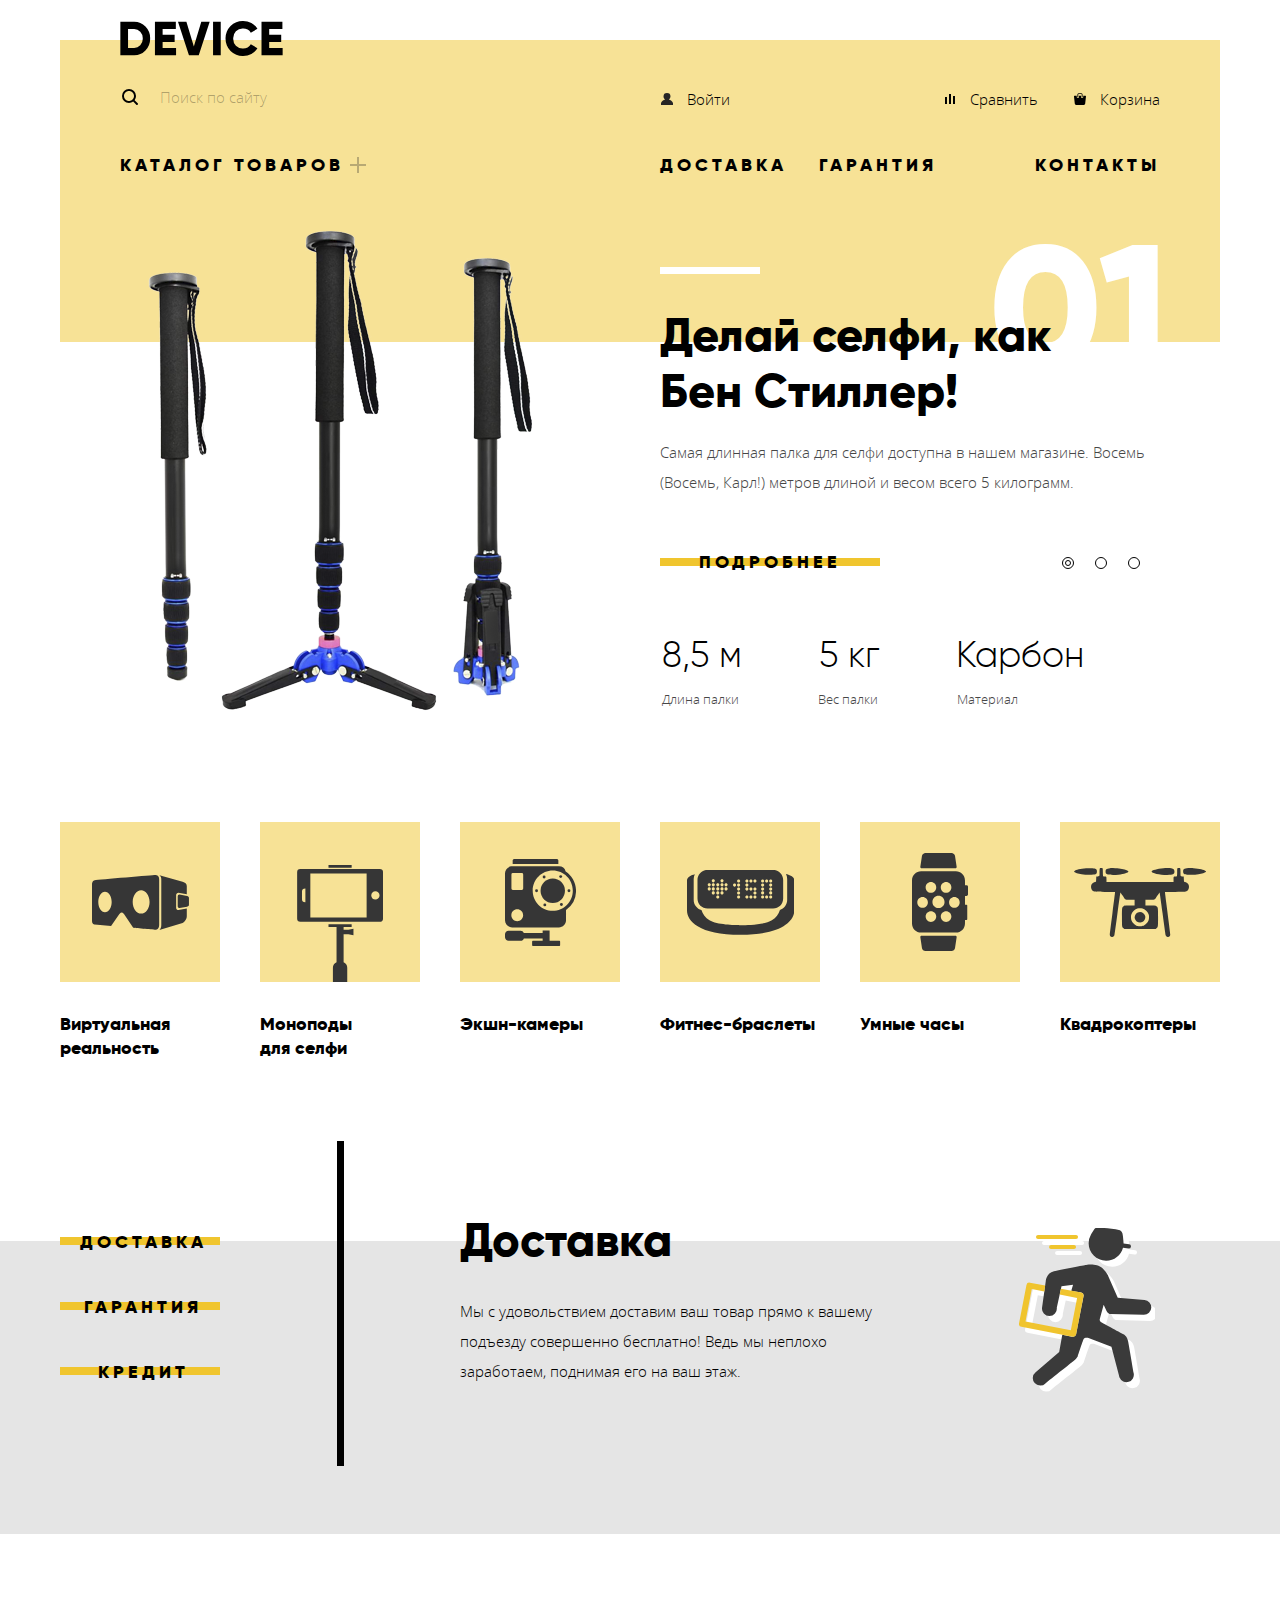
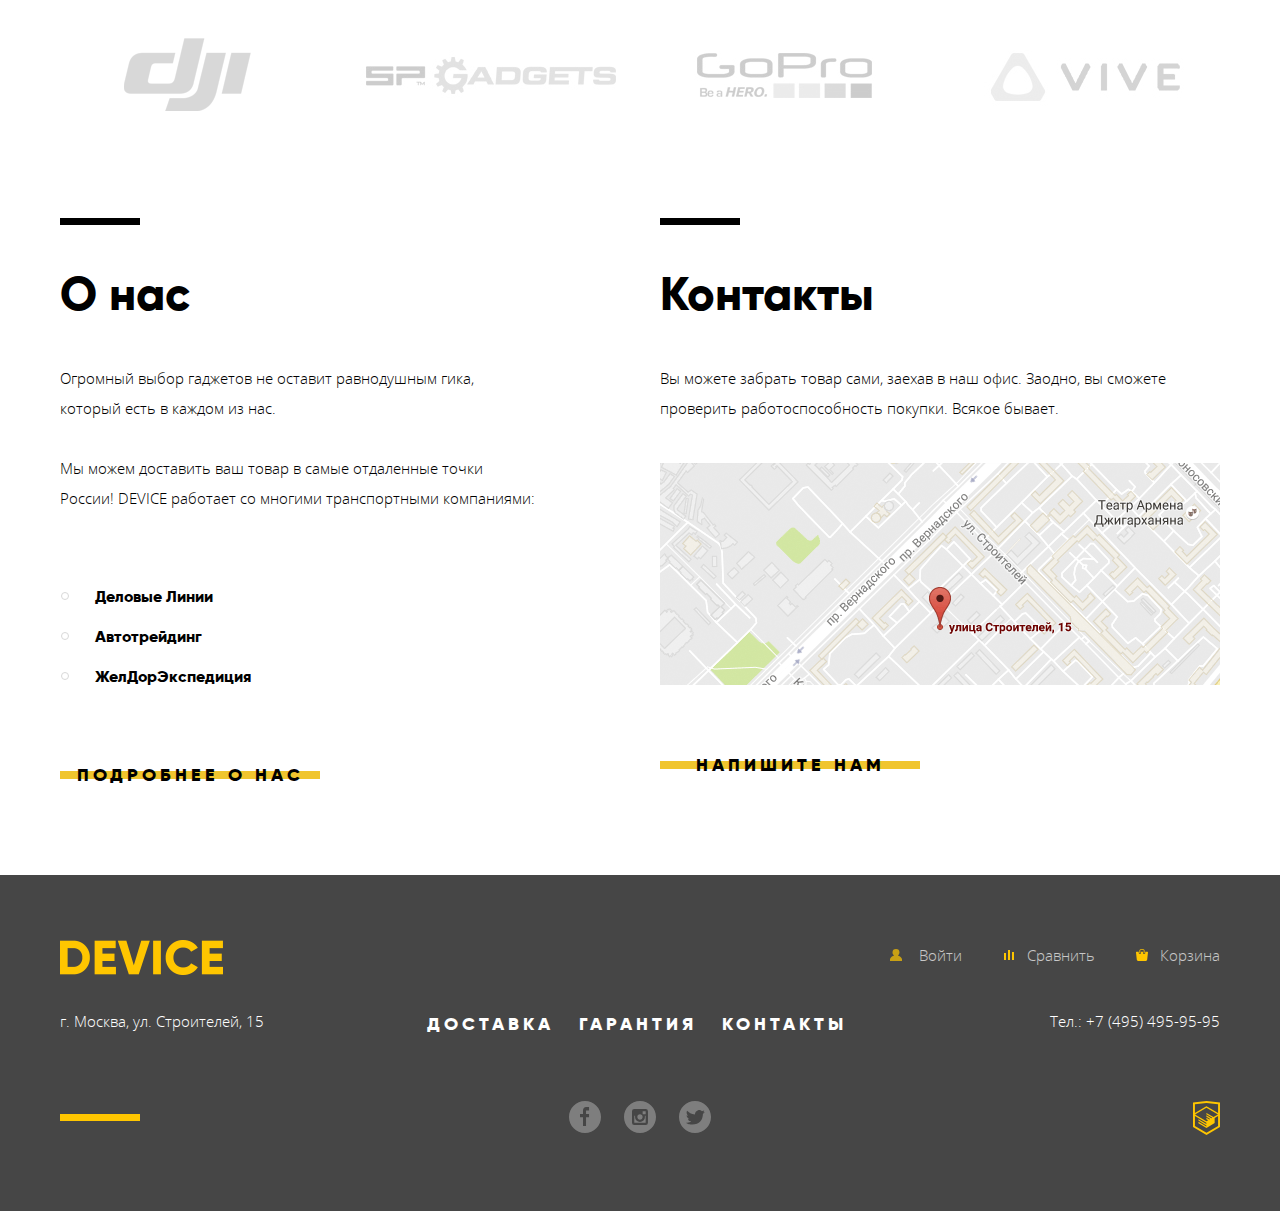
==== commit 0b0cacae: "fixed bugs" ====
--- a/index.html
+++ b/index.html
@@ -1,24 +1,26 @@
 <!DOCTYPE html>
 <html lang="ru">
-  <head>
-    <meta charset="utf-8">
-    <title>HTML Academy: Девайс</title>
-    <link rel="stylesheet" href="css/normalize.css">
-    <link rel="stylesheet" href="css/style.min.css">
-  </head>
-  <body>
-    <header class="main-header">
-        <a class="main-header-logo">
-          <img src="img/logo-device.svg" width="163" height="35" alt="Логотип интернет-магазина гаджетов Девайс">
-        </a>
-      <div class="main-header-wrapper">
-        <div class="user-navigation-wrapper">
-        <p class="main-header-search">
-          <label class="visually-hidden" for="search">Поиск по сайту</label>
-          <input type="search" class="search-input" name="search" placeholder="Поиск по сайту" id="search">
-          <button class="search-button" type="button">Найти</button>
-        </p>
-            <div class="user-navigation-container">
+
+<head>
+  <meta charset="utf-8">
+  <title>HTML Academy: Девайс</title>
+  <link rel="stylesheet" href="css/normalize.css">
+  <link rel="stylesheet" href="css/style.min.css">
+</head>
+
+<body>
+<header class="main-header">
+  <a class="main-header-logo">
+    <img src="img/logo-device.svg" width="163" height="35" alt="Логотип интернет-магазина гаджетов Девайс">
+  </a>
+  <div class="main-header-wrapper">
+    <div class="user-navigation-wrapper">
+      <p class="main-header-search">
+        <label class="visually-hidden" for="search">Поиск по сайту</label>
+        <input type="search" class="search-input" name="search" placeholder="Поиск по сайту" id="search">
+        <button class="search-button" type="button">Найти</button>
+      </p>
+      <div class="user-navigation-container">
         <ul class="user-navigation">
           <li class="user-navigation-item">
             <a class="user-navigation-link" href="#">Войти</a>
@@ -32,295 +34,287 @@
             <a class="purchase-options-link" href="#">Корзина</a>
           </li>
         </ul>
-            </div>
-        </div>
-      <nav class="site-navigation">
-        <ul class="navigation-list">
-          <li class="navigation-item">
-            <a class="navigation-link" href="catalog.html">
-              Каталог товаров
-            </a>
-                <ul class="dropdown-list">
-                  <li class="dropdown-item">
-                    <ul class="dropdown-column">
-                       <li class="dropdown-column-item">
-                          <a class="dropdown-link" href="#">Виртуальная реальность</a>
-                        </li>
-                        <li class="dropdown-column-item">
-                          <a class="dropdown-link" href="#">Моноподы для селфи</a>
-                        </li>
-                        <li class="dropdown-column-item">
-                          <a class="dropdown-link" href="#">Экшн-камеры</a>
-                        </li>
-                    </ul>
-                  </li>
-                  <li class="dropdown-item">
-                    <ul class="dropdown-column">
-                      <li class="dropdown-column-item">
-                        <a class="dropdown-link" href="#">Фитнес-браслеты</a>
-                      </li>
-                      <li class="dropdown-column-item">
-                        <a class="dropdown-link" href="#">Умные часы</a>
-                      </li>
-                    </ul>
-                  </li>
-                  <li class="dropdown-item">
-                    <ul class="dropdown-column">
-                      <li class="dropdown-column-item">
-                        <a class="dropdown-link" href="#">Квадрокоптеры</a>
-                      </li>
-                    </ul>
-                  </li>
-                </ul>
-          </li>
-          <li class="navigation-item">
-            <a class="navigation-link" href="#">Доставка</a>
-          </li>
-          <li class="navigation-item">
-            <a class="navigation-link" href="#">Гарантия</a>
-          </li>
-          <li class="navigation-item">
-            <a class="navigation-link" href="#">Контакты</a>
-          </li>
-        </ul>
-      </nav>
       </div>
-    </header>
-    <main>
-      <h1 class="visually-hidden">Интернет-магазин гаджетов Девайс</h1>
-      <section class="promo-slider container">
-        <h2 class="visually-hidden">Промо-товары</h2>
-        <ul class="slider-list">
-          <li class="slider-item slider-item-active">
-            <div class="slider-img-container">
-            <img src="img/slider-1.png" width="384" height="486" alt="Фото самой длинной палки для селфи">
-            </div>
-            <span class="slider-item-count">01</span>
-            <div class="slider-wrapper">
-            <p class="slider-item-slogan">
-              Делай селфи,<br>
-              как Бен Стиллер!
-            </p>
-            <p class="slider-item-text">
-              Самая длинная палка для селфи доступна в нашем магазине.
-              Восемь (Восемь, Карл!) метров длиной и весом всего 5 килограмм.
-            </p>
-            <a class="slider-item-more button" href="#">Подробнее</a>
-            <table class="slider-item-benefits">
-              <tr class="benefits-title">
-                <th>Длина палки</th>
-                <th>Вес палки</th>
-                <th>Материал</th>
-              </tr>
-              <tr class="benefits-value">
-                <td>8,5 м</td>
-                <td>5 кг</td>
-                <td>Карбон</td>
-              </tr>
-            </table>
-            </div>
-          </li>
-          <li class="slider-item">
-            <div class="slider-img-container">
-            <img src="img/slider-2.png" width="345" height="485" alt="Фото мотивирующего фитнес-браслета">
-            </div>
-              <span class="slider-item-count">02</span>
-            <div class="slider-wrapper">
-            <p class="slider-item-slogan">
-                Худеем<br>
-                правильно!
-            </p>
-            <p class="slider-item-text">
-              Мотивирующие фитнес-браслеты помогут найти в себе силы
-              не пропускать занятия и соблюдать диету.
-            </p>
-            <a class="slider-item-more button" href="#">Подробнее</a>
-            <table class="slider-item-benefits">
-              <tr class="benefits-title">
-                <th>Без подзарядки</th>
-              </tr>
-              <tr class="benefits-value">
-                <td>48 часов</td>
-              </tr>
-            </table>
-            </div>
-          </li>
-          <li class="slider-item">
-            <div class="slider-img-container">
-            <img src="img/slider-3.png" width="526" height="334" alt="Фото квадрокоптера">
-            </div>
-              <span class="slider-item-count">03</span>
-            <div class="slider-wrapper">
-            <p class="slider-item-slogan">
-                Порхает как бабочка,<br>
-                жалит как пчела!
-            </p>
-            <p class="slider-item-text">
-              Этот обычный, на первый взгляд, квадрокоптер оснащен
-              мощным лазером, замаскированным под стандартную камеру.
-            </p>
-            <a class="slider-item-more button" href="#">Подробнее</a>
-            <table class="slider-item-benefits">
-              <tr class="benefits-title">
-                <th>Дальность полета</th>
-                <th>Радиус поражения</th>
-              </tr>
-              <tr class="benefits-value">
-                <td>800 м</td>
-                <td>50 м</td>
-              </tr>
-            </table>
-            </div>
-          </li>
-        </ul>
-        <ul class="slider-counter">
-          <li class="counter-item">
-            <button class="counter-btn counter-btn-active" data-id="0" type="button" aria-label="Выбрать первый слайд">
-              Слайд №1
-            </button>
-          </li>
-          <li class="counter-item">
-            <button class="counter-btn" data-id="1"  type="button" aria-label="Выбрать второй слайд">
-              Слайд №2
-            </button>
-          </li>
-          <li class="counter-item">
-            <button class="counter-btn" data-id="2"  type="button" aria-label="Выбрать третий слайд">
-              Слайд №3
-            </button>
-          </li>
-        </ul>
-      </section>
-      <section class="main-categories container">
-        <h2 class="visually-hidden">Категории товаров</h2>
-        <ul class="main-categories-list">
-          <li class="main-categories-item">
-            <h3 class="main-categories-title">
-              <a class="main-categories-link" href="#">Виртуальная реальность</a>
-            </h3>
-          </li>
-          <li class="main-categories-item">
-            <h3 class="main-categories-title">
-              <a class="main-categories-link" href="#">Моноподы для селфи</a>
-            </h3>
-          </li>
-          <li class="main-categories-item">
-            <h3 class="main-categories-title">
-              <a class="main-categories-link" href="#">Экшн-камеры</a>
-            </h3>
-          </li>
-          <li class="main-categories-item">
-            <h3 class="main-categories-title">
-              <a class="main-categories-link" href="#">Фитнес-браслеты</a>
-            </h3>
-          </li>
-          <li class="main-categories-item">
-            <h3 class="main-categories-title">
-              <a class="main-categories-link" href="#">Умные часы</a>
-            </h3>
-          </li>
-          <li class="main-categories-item">
-            <h3 class="main-categories-title">
-              <a class="main-categories-link" href="#">Квадрокоптеры</a>
-            </h3>
-          </li>
-        </ul>
-      </section>
-      <section class="main-services">
-          <div class="container">
-        <h2 class="visually-hidden">Услуги</h2>
-          <ul class="main-services-list">
-            <li class="main-services-item">
-              <button class="main-services-link button main-services-link-active" data-id="0" type="button">Доставка</button>
+    </div>
+    <nav class="site-navigation">
+      <ul class="navigation-list">
+        <li class="navigation-item">
+          <a class="navigation-link" href="catalog.html">
+            Каталог товаров
+          </a>
+          <ul class="dropdown-list">
+            <li class="dropdown-item">
+              <ul class="dropdown-column">
+                <li class="dropdown-column-item">
+                  <a class="dropdown-link" href="#">Виртуальная реальность</a>
+                </li>
+                <li class="dropdown-column-item">
+                  <a class="dropdown-link" href="#">Моноподы для селфи</a>
+                </li>
+                <li class="dropdown-column-item">
+                  <a class="dropdown-link" href="#">Экшн-камеры</a>
+                </li>
+              </ul>
             </li>
-            <li class="main-services-item">
-              <button class="main-services-link button" data-id="1" type="button">Гарантия</button>
+            <li class="dropdown-item">
+              <ul class="dropdown-column">
+                <li class="dropdown-column-item">
+                  <a class="dropdown-link" href="#">Фитнес-браслеты</a>
+                </li>
+                <li class="dropdown-column-item">
+                  <a class="dropdown-link" href="#">Умные часы</a>
+                </li>
+              </ul>
             </li>
-            <li class="main-services-item">
-              <button class="main-services-link button" data-id="2" type="button">Кредит</button>
+            <li class="dropdown-item">
+              <ul class="dropdown-column">
+                <li class="dropdown-column-item">
+                  <a class="dropdown-link" href="#">Квадрокоптеры</a>
+                </li>
+              </ul>
             </li>
           </ul>
-          <ul class="services-description">
-            <li class="services-description-item services-description-item-active">
-              <h3 class="services-title">Доставка</h3>
-              <p class="services-text">
-                Мы с удовольствием доставим ваш товар прямо к вашему подъезду совершенно бесплатно!
-                Ведь мы неплохо заработаем, поднимая его на ваш этаж.
-              </p>
-            </li>
-            <li class="services-description-item">
-              <h3 class="services-title">Гарантия</h3>
-              <p class="services-text">
-                Если из-за возгорания купленного у нас товара у вас сгорит дом — не переживайте, мы выдадим вам новый.
-                Товар, не дом, конечно же.
-              </p>
-            </li>
-            <li class="services-description-item">
-              <h3 class="services-title">Кредит</h3>
-              <p class="services-text">
-                Залезть в долговую яму стало проще! Кредитные консультанты подберут для вас наиболее выгодные
-                условия кредита. Выгодные для нашего банка, разумеется.
-              </p>
-            </li>
-          </ul>
-          </div>
-      </section>
-      <section class="main-partners container">
-        <h2 class="visually-hidden">Поставщики</h2>
-        <ul class="main-partners-list">
-          <li class="main-partners-item">
-            <a class="main-partners-link">
-              <img src="img/logo-1.png" width="260" height="100" alt="Логотип фирмы dji">
-            </a>
-          </li>
-          <li class="main-partners-item">
-            <a class="main-partners-link">
-              <img src="img/logo-2.png" width="260" height="100" alt="Логотип фирмы spgadgets">
-            </a>
-          </li>
-          <li class="main-partners-item">
-            <a class="main-partners-link">
-              <img src="img/logo-3.png" width="260" height="100" alt="Логотип фирмы gopro">
-            </a>
-          </li>
-          <li class="main-partners-item">
-            <a class="main-partners-link">
-              <img src="img/logo-4.png" width="260" height="100" alt="Логотип фирмы vive">
-            </a>
-          </li>
-        </ul>
-      </section>
-        <div class="info-wrapper container">
-      <section class="main-info">
-        <h2 class="main-info-title title">О нас</h2>
-        <p class="main-info-text">
-          Огромный выбор гаджетов не оставит равнодушным гика, который есть в каждом из нас.
-        </p>
-        <p class="main-info-delivery">
-          Мы можем доставить ваш товар в самые отдаленные точки России! DEVICE работает со многими транспортными компаниями:
-      </p>
-        <ul class="main-info-list">
-          <li class="main-info-item">Деловые Линии</li>
-          <li class="main-info-item">Автотрейдинг</li>
-          <li class="main-info-item">ЖелДорЭкспедиция</li>
-        </ul>
-        <a class="main-info-link button" href="#">Подробнее о нас</a>
-      </section>
-      <section class="main-contacts">
-        <h2 class="main-contacts-title title">Контакты</h2>
-        <p class="main-contacts-text">
-          Вы можете забрать товар сами, заехав в наш офис. Заодно, вы сможете проверить работоспособность покупки. Всякое бывает.
-        </p>
-        <a class="main-contacts-map" id="modal-map-open" href="#modal-map">
-          <img src="img/map.png" width="560" height="222" alt="Карта">
+        </li>
+        <li class="navigation-item">
+          <a class="navigation-link" href="#">Доставка</a>
+        </li>
+        <li class="navigation-item">
+          <a class="navigation-link" href="#">Гарантия</a>
+        </li>
+        <li class="navigation-item">
+          <a class="navigation-link" href="#">Контакты</a>
+        </li>
+      </ul>
+    </nav>
+  </div>
+</header>
+<main>
+  <h1 class="visually-hidden">Интернет-магазин гаджетов Девайс</h1>
+  <section class="promo-slider container">
+    <h2 class="visually-hidden">Промо-товары</h2>
+    <ul class="slider-list">
+      <li class="slider-item slider-item-active">
+        <div class="slider-img-container">
+          <img src="img/slider-1.png" width="384" height="486" alt="Фото самой длинной палки для селфи">
+        </div>
+        <span class="slider-item-count">01</span>
+        <div class="slider-wrapper">
+          <p class="slider-item-slogan">
+            Делай селфи, как Бен Стиллер!
+          </p>
+          <p class="slider-item-text">
+            Самая длинная палка для селфи доступна в нашем магазине. Восемь (Восемь, Карл!) метров длиной и весом всего 5 килограмм.
+          </p>
+          <a class="slider-item-more button" href="#">Подробнее</a>
+          <table class="slider-item-benefits">
+            <tr class="benefits-title">
+              <th>Длина палки</th>
+              <th>Вес палки</th>
+              <th>Материал</th>
+            </tr>
+            <tr class="benefits-value">
+              <td>8,5 м</td>
+              <td>5 кг</td>
+              <td>Карбон</td>
+            </tr>
+          </table>
+        </div>
+      </li>
+      <li class="slider-item">
+        <div class="slider-img-container">
+          <img src="img/slider-2.png" width="345" height="485" alt="Фото мотивирующего фитнес-браслета">
+        </div>
+        <span class="slider-item-count">02</span>
+        <div class="slider-wrapper">
+          <p class="slider-item-slogan">
+            Худеем правильно!
+          </p>
+          <p class="slider-item-text">
+            Мотивирующие фитнес-браслеты помогут найти в себе силы не пропускать занятия и соблюдать диету.
+          </p>
+          <a class="slider-item-more button" href="#">Подробнее</a>
+          <table class="slider-item-benefits">
+            <tr class="benefits-title">
+              <th>Без подзарядки</th>
+            </tr>
+            <tr class="benefits-value">
+              <td>48 часов</td>
+            </tr>
+          </table>
+        </div>
+      </li>
+      <li class="slider-item">
+        <div class="slider-img-container">
+          <img src="img/slider-3.png" width="526" height="334" alt="Фото квадрокоптера">
+        </div>
+        <span class="slider-item-count">03</span>
+        <div class="slider-wrapper">
+          <p class="slider-item-slogan">
+            Порхает как бабочка, жалит как пчела!
+          </p>
+          <p class="slider-item-text">
+            Этот обычный, на первый взгляд, квадрокоптер оснащен мощным лазером, замаскированным под стандартную камеру.
+          </p>
+          <a class="slider-item-more button" href="#">Подробнее</a>
+          <table class="slider-item-benefits">
+            <tr class="benefits-title">
+              <th>Дальность полета</th>
+              <th>Радиус поражения</th>
+            </tr>
+            <tr class="benefits-value">
+              <td>800 м</td>
+              <td>50 м</td>
+            </tr>
+          </table>
+        </div>
+      </li>
+    </ul>
+    <ul class="slider-counter">
+      <li class="counter-item">
+        <button class="counter-btn counter-btn-active" data-id="0" type="button" aria-label="Выбрать первый слайд">
+          Слайд №1
+        </button>
+      </li>
+      <li class="counter-item">
+        <button class="counter-btn" data-id="1" type="button" aria-label="Выбрать второй слайд">
+          Слайд №2
+        </button>
+      </li>
+      <li class="counter-item">
+        <button class="counter-btn" data-id="2" type="button" aria-label="Выбрать третий слайд">
+          Слайд №3
+        </button>
+      </li>
+    </ul>
+  </section>
+  <section class="main-categories container">
+    <h2 class="visually-hidden">Категории товаров</h2>
+    <ul class="main-categories-list">
+      <li class="main-categories-item">
+        <h3 class="main-categories-title">
+          <a class="main-categories-link" href="#">Виртуальная реальность</a>
+        </h3>
+      </li>
+      <li class="main-categories-item">
+        <h3 class="main-categories-title">
+          <a class="main-categories-link" href="#">Моноподы для селфи</a>
+        </h3>
+      </li>
+      <li class="main-categories-item">
+        <h3 class="main-categories-title">
+          <a class="main-categories-link" href="#">Экшн-камеры</a>
+        </h3>
+      </li>
+      <li class="main-categories-item">
+        <h3 class="main-categories-title">
+          <a class="main-categories-link" href="#">Фитнес-браслеты</a>
+        </h3>
+      </li>
+      <li class="main-categories-item">
+        <h3 class="main-categories-title">
+          <a class="main-categories-link" href="#">Умные часы</a>
+        </h3>
+      </li>
+      <li class="main-categories-item">
+        <h3 class="main-categories-title">
+          <a class="main-categories-link" href="#">Квадрокоптеры</a>
+        </h3>
+      </li>
+    </ul>
+  </section>
+  <section class="main-services">
+    <div class="container">
+      <h2 class="visually-hidden">Услуги</h2>
+      <ul class="main-services-list">
+        <li class="main-services-item">
+          <button class="main-services-link button main-services-link-active" data-id="0" type="button">Доставка</button>
+        </li>
+        <li class="main-services-item">
+          <button class="main-services-link button" data-id="1" type="button">Гарантия</button>
+        </li>
+        <li class="main-services-item">
+          <button class="main-services-link button" data-id="2" type="button">Кредит</button>
+        </li>
+      </ul>
+      <ul class="services-description">
+        <li class="services-description-item services-description-item-active">
+          <h3 class="services-title">Доставка</h3>
+          <p class="services-text">
+            Мы с удовольствием доставим ваш товар прямо к вашему подъезду совершенно бесплатно! Ведь мы неплохо заработаем, поднимая его на ваш этаж.
+          </p>
+        </li>
+        <li class="services-description-item">
+          <h3 class="services-title">Гарантия</h3>
+          <p class="services-text">
+            Если из-за возгорания купленного у нас товара у вас сгорит дом — не переживайте, мы выдадим вам новый.
+            <br> Товар, не дом, конечно же.
+          </p>
+        </li>
+        <li class="services-description-item">
+          <h3 class="services-title">Кредит</h3>
+          <p class="services-text">
+            Залезть в долговую яму стало проще! Кредитные консультанты подберут для вас наиболее выгодные условия кредита. Выгодные для нашего банка, разумеется.
+          </p>
+        </li>
+      </ul>
+    </div>
+  </section>
+  <section class="main-partners container">
+    <h2 class="visually-hidden">Поставщики</h2>
+    <ul class="main-partners-list">
+      <li class="main-partners-item">
+        <a class="main-partners-link">
+          <img src="img/logo-1.png" width="260" height="100" alt="Логотип фирмы dji">
         </a>
-        <a class="main-contacts-link button" id="modal-letter-open" href="#modal-letter">Напишите нам</a>
-      </section>
-        </div>
-    </main>
-    <footer class="site-footer">
-        <div class="footer-wrapper container">
-            <div class="footer-top-wrapper">
+      </li>
+      <li class="main-partners-item">
+        <a class="main-partners-link">
+          <img src="img/logo-2.png" width="260" height="100" alt="Логотип фирмы spgadgets">
+        </a>
+      </li>
+      <li class="main-partners-item">
+        <a class="main-partners-link">
+          <img src="img/logo-3.png" width="260" height="100" alt="Логотип фирмы gopro">
+        </a>
+      </li>
+      <li class="main-partners-item">
+        <a class="main-partners-link">
+          <img src="img/logo-4.png" width="260" height="100" alt="Логотип фирмы vive">
+        </a>
+      </li>
+    </ul>
+  </section>
+  <div class="info-wrapper container">
+    <section class="main-info">
+      <h2 class="main-info-title title">О нас</h2>
+      <p class="main-info-text">
+        Огромный выбор гаджетов не оставит равнодушным гика, который есть в каждом из нас.
+      </p>
+      <p class="main-info-delivery">
+        Мы можем доставить ваш товар в самые отдаленные точки России! DEVICE работает со многими транспортными компаниями:
+      </p>
+      <ul class="main-info-list">
+        <li class="main-info-item">Деловые Линии</li>
+        <li class="main-info-item">Автотрейдинг</li>
+        <li class="main-info-item">ЖелДорЭкспедиция</li>
+      </ul>
+      <a class="main-info-link button" href="#">Подробнее о нас</a>
+    </section>
+    <section class="main-contacts">
+      <h2 class="main-contacts-title title">Контакты</h2>
+      <p class="main-contacts-text">
+        Вы можете забрать товар сами, заехав в наш офис. Заодно, вы сможете проверить работоспособность покупки. Всякое бывает.
+      </p>
+      <a class="main-contacts-map" id="modal-map-open" href="https://yandex.ru/maps/-/CBFye-vHTC">
+        <img src="img/map.png" width="560" height="222" alt="Карта">
+      </a>
+      <a class="main-contacts-link button" id="modal-letter-open" href="letter.html">Напишите нам</a>
+    </section>
+  </div>
+</main>
+<footer class="site-footer">
+  <div class="footer-wrapper container">
+    <div class="footer-top-wrapper">
       <a class="site-footer-logo" href="#">
         <img src="img/logofooter.svg" width="163" height="35" alt="Логотип интернет-магазина гаджетов Девайс">
       </a>
@@ -337,18 +331,18 @@
           <a class="footer-purchase-options-link" href="#">Корзина</a>
         </li>
       </ul>
-            </div>
-            <div class="footer-mid-wrapper">
+    </div>
+    <div class="footer-mid-wrapper">
       <ul class="footer-navigation-list">
-      <li class="footer-navigation-item">
-        <a class="footer-navigation-link" href="#">Доставка</a>
-      </li>
-      <li class="footer-navigation-item">
-        <a class="footer-navigation-link" href="#">Гарантия</a>
-      </li>
-      <li class="footer-navigation-item">
-        <a class="footer-navigation-link" href="#">Контакты</a>
-      </li>
+        <li class="footer-navigation-item">
+          <a class="footer-navigation-link" href="#">Доставка</a>
+        </li>
+        <li class="footer-navigation-item">
+          <a class="footer-navigation-link" href="#">Гарантия</a>
+        </li>
+        <li class="footer-navigation-item">
+          <a class="footer-navigation-link" href="#">Контакты</a>
+        </li>
       </ul>
       <p class="footer-address">
         г. Москва, ул. Строителей, 15
@@ -356,63 +350,80 @@
       <p class="footer-telephone">
         Тел.: +7 (495) 495-95-95
       </p>
-            </div>
-            <div class="footer-bottom-wrapper">
+    </div>
+    <div class="footer-bottom-wrapper">
       <ul class="footer-socials">
-        <li><a class="social-button" href="#" aria-label="Магазин Девайс на фейсбуке">
+        <li>
+          <a class="social-button" href="#" aria-label="Магазин Девайс на фейсбуке">
             <span class="visually-hidden">Фейсбук</span>
-            <svg xmlns="http://www.w3.org/2000/svg" width="32" height="32" viewBox="0 0 32 32"><path fill="#FFF" d="M16 0C7.164 0 0 7.163 0 16s7.164 16 16 16c8.837 0 16-7.164 16-16S24.837 0 16 0zm4.062 9.455h-3.021v3.444h3.021v3.445h-3.021v8.61H14.02v-8.61H11v-3.445h3.021V9.455c0-1.902 1.353-3.445 3.021-3.445h3.021v3.445z"/></svg>
-        </a></li>
-        <li><a class="social-button" href="#" aria-label="Магазин Девайс в инстаграме">
+            <svg xmlns="http://www.w3.org/2000/svg" width="32" height="32" viewBox="0 0 32 32">
+              <path fill="#FFF" d="M16 0C7.164 0 0 7.163 0 16s7.164 16 16 16c8.837 0 16-7.164 16-16S24.837 0 16 0zm4.062 9.455h-3.021v3.444h3.021v3.445h-3.021v8.61H14.02v-8.61H11v-3.445h3.021V9.455c0-1.902 1.353-3.445 3.021-3.445h3.021v3.445z" />
+            </svg>
+          </a>
+        </li>
+        <li>
+          <a class="social-button" href="#" aria-label="Магазин Девайс в инстаграме">
             <span class="visually-hidden">Инстаграм</span>
-          <svg xmlns="http://www.w3.org/2000/svg" width="32" height="32" viewBox="0 0 32 32"><g fill="#FFF"><path d="M20.916 16a4.938 4.938 0 1 1-9.877 0c0-.394.051-.773.138-1.14h-.897v6.838h11.396V14.86h-.897c.086.367.137.746.137 1.14z"/><path d="M15.978 18.659c1.466 0 2.659-1.193 2.659-2.659s-1.193-2.659-2.659-2.659c-1.466 0-2.659 1.193-2.659 2.659s1.192 2.659 2.659 2.659zM18.637 10.302h3.039v3.039h-3.039z"/><path d="M16 0C7.164 0 0 7.164 0 16c0 8.837 7.164 16 16 16 8.837 0 16-7.163 16-16 0-8.836-7.163-16-16-16zm7.955 21.698a2.285 2.285 0 0 1-2.279 2.279H10.279A2.285 2.285 0 0 1 8 21.698V10.302a2.286 2.286 0 0 1 2.279-2.279h11.396a2.286 2.286 0 0 1 2.279 2.279v11.396z"/></g></svg>
-        </a></li>
-        <li><a class="social-button" href="#" aria-label="Магазин Девайс в твиттере">
+            <svg xmlns="http://www.w3.org/2000/svg" width="32" height="32" viewBox="0 0 32 32">
+              <g fill="#FFF">
+                <path d="M20.916 16a4.938 4.938 0 1 1-9.877 0c0-.394.051-.773.138-1.14h-.897v6.838h11.396V14.86h-.897c.086.367.137.746.137 1.14z" />
+                <path d="M15.978 18.659c1.466 0 2.659-1.193 2.659-2.659s-1.193-2.659-2.659-2.659c-1.466 0-2.659 1.193-2.659 2.659s1.192 2.659 2.659 2.659zM18.637 10.302h3.039v3.039h-3.039z" />
+                <path d="M16 0C7.164 0 0 7.164 0 16c0 8.837 7.164 16 16 16 8.837 0 16-7.163 16-16 0-8.836-7.163-16-16-16zm7.955 21.698a2.285 2.285 0 0 1-2.279 2.279H10.279A2.285 2.285 0 0 1 8 21.698V10.302a2.286 2.286 0 0 1 2.279-2.279h11.396a2.286 2.286 0 0 1 2.279 2.279v11.396z" />
+              </g>
+            </svg>
+          </a>
+        </li>
+        <li>
+          <a class="social-button" href="#" aria-label="Магазин Девайс в твиттере">
             <span class="visually-hidden">Твиттер</span>
-        <svg xmlns="http://www.w3.org/2000/svg" width="32" height="32" viewBox="0 0 32 32"><path fill="#FFF" d="M16 0C7.164 0 0 7.164 0 16c0 8.837 7.164 16 16 16 8.837 0 16-7.163 16-16 0-8.836-7.163-16-16-16zm7.944 12.809c-.251 6.516-3.463 10.832-10.992 10.702h-.486c-.447 0-4.543-.443-5.344-1.823 2.479.19 4.247-.406 5.12-1.136-1.048-.289-2.923-.461-3.251-2.848.384.104.618.221 1.299.113-1.307-.824-2.758-1.519-2.679-3.643.311.317 1.164.518 1.46.457-.768-.233-2.149-3.244-.974-4.781 1.984 1.79 4.075 3.482 7.804 3.643.227-2.214 1.24-3.699 3.168-4.325 1.84-.479 3.255.26 3.901 1.138.737-.224 1.453-.466 2.193-.685-.004.833-.569 1.463-.935 1.709.747.165 1.423-.475 1.423-.475-.184.963-1.094 1.725-1.707 1.954z"/></svg>
-        </a></li>
+            <svg xmlns="http://www.w3.org/2000/svg" width="32" height="32" viewBox="0 0 32 32">
+              <path fill="#FFF" d="M16 0C7.164 0 0 7.164 0 16c0 8.837 7.164 16 16 16 8.837 0 16-7.163 16-16 0-8.836-7.163-16-16-16zm7.944 12.809c-.251 6.516-3.463 10.832-10.992 10.702h-.486c-.447 0-4.543-.443-5.344-1.823 2.479.19 4.247-.406 5.12-1.136-1.048-.289-2.923-.461-3.251-2.848.384.104.618.221 1.299.113-1.307-.824-2.758-1.519-2.679-3.643.311.317 1.164.518 1.46.457-.768-.233-2.149-3.244-.974-4.781 1.984 1.79 4.075 3.482 7.804 3.643.227-2.214 1.24-3.699 3.168-4.325 1.84-.479 3.255.26 3.901 1.138.737-.224 1.453-.466 2.193-.685-.004.833-.569 1.463-.935 1.709.747.165 1.423-.475 1.423-.475-.184.963-1.094 1.725-1.707 1.954z" />
+            </svg>
+          </a>
+        </li>
       </ul>
       <a class="footer-copyright" href="https://htmlacademy.ru/intensive/htmlcss">
         <img src="img/logo-html.svg" width="27" height="34" alt="Htmlacademy">
       </a>
-            </div>
-        </div>
-    </footer>
-  <section class="modal-letter modal modal-close" id="modal-letter">
-    <h2 class="visually-hidden">Форма обратной связи</h2>
-    <form  id="modal-letter-form" class="modal-letter-form" method="post" action="https://echo.htmlacademy.ru" name="modal-letter">
-      <ul class="modal-letter-list">
-        <li class="modal-letter-item">
-          <label for="modal-name">Ваше имя:</label>
-            <input type="text" placeholder="Имя Фамилия" id="modal-name" class="modal-name" form="modal-letter-form" name="modal-name">
-        </li>
-        <li class="modal-letter-item">
-          <label for="modal-email">Ваше e-mail:</label>
-            <input type="email" placeholder="email@example.com" id="modal-email" class="modal-email" form="modal-letter-form" name="modal-email">
-        </li>
-        <li class="modal-letter-item">
-           <label for="modal-cover-letter">Текст письма:</label>
-           <textarea placeholder="В свободной форме" id="modal-cover-letter" class="modal-cover-letter" rows="7" cols="100" form="modal-letter-form" name="modal-cover-letter"></textarea>
-        </li>
-      </ul>
-      <button class="button modal-letter-button" type="submit" form="modal-letter-form">Отправить</button>
-    </form>
-    <button class="modal-close-button" id="modal-letter-close" type="button" aria-label="Закрыть форму обратной связи">
-        <span class="visually-hidden">Закрыть</span>
-    </button>
-  </section>
-  <section class="modal-map modal modal-close" id="modal-map">
-    <h2 class="visually-hidden">Как до нас добраться</h2>
-    <iframe src="https://yandex.ru/map-widget/v1/-/CCqg7Djf" width="994" height="593"></iframe>
-    <p>
-      <img src="img/map-modal.jpg" width="994" height="593" alt="Офис компании по адресу г. Москва, ул. Строителей, 15">
-    </p>
-    <button class="modal-close-button" id="modal-map-close" type="button" aria-label="Закрыть форму обратной связи">
-        <span class="visually-hidden">Закрыть</span>
-    </button>
-  </section>
-    <div class="modal-overlay modal-close" id="modal-letter-overlay"></div>
-    <div class="modal-overlay modal-close" id="modal-map-overlay"></div>
-  <script src="js/script.min.js"></script>
-  </body>
-</html>
+    </div>
+  </div>
+</footer>
+<section class="modal-letter modal modal-show modal-close" id="modal-letter">
+  <h2 class="visually-hidden">Форма обратной связи</h2>
+  <form id="modal-letter-form" class="modal-letter-form" method="post" action="https://echo.htmlacademy.ru" name="modal-letter">
+    <ul class="modal-letter-list">
+      <li class="modal-letter-item">
+        <label for="modal-name">Ваше имя:</label>
+        <input type="text" placeholder="Имя Фамилия" id="modal-name" class="modal-name" form="modal-letter-form" name="modal-name">
+      </li>
+      <li class="modal-letter-item">
+        <label for="modal-email">Ваше e-mail:</label>
+        <input type="email" placeholder="email@example.com" id="modal-email" class="modal-email" form="modal-letter-form" name="modal-email">
+      </li>
+      <li class="modal-letter-item">
+        <label for="modal-cover-letter">Текст письма:</label>
+        <textarea placeholder="В свободной форме" id="modal-cover-letter" class="modal-cover-letter" rows="7" cols="100" form="modal-letter-form" name="modal-cover-letter"></textarea>
+      </li>
+    </ul>
+    <button class="button modal-letter-button" type="submit" form="modal-letter-form">Отправить</button>
+  </form>
+  <button class="modal-close-button" id="modal-letter-close" type="button" aria-label="Закрыть форму обратной связи">
+    <span class="visually-hidden">Закрыть</span>
+  </button>
+</section>
+<section class="modal-map modal modal-show modal-close" id="modal-map">
+  <h2 class="visually-hidden">Как до нас добраться</h2>
+  <iframe src="https://yandex.ru/map-widget/v1/-/CCqg7Djf" width="994" height="593"></iframe>
+  <p>
+    <img src="img/map-modal.jpg" width="994" height="593" alt="Офис компании по адресу г. Москва, ул. Строителей, 15">
+  </p>
+  <button class="modal-close-button" id="modal-map-close" type="button" aria-label="Закрыть форму обратной связи">
+    <span class="visually-hidden">Закрыть</span>
+  </button>
+</section>
+<div class="modal-overlay modal-close" id="modal-letter-overlay"></div>
+<div class="modal-overlay modal-close" id="modal-map-overlay"></div>
+<script src="js/script.min.js"></script>
+</body>
+
+</html>--- a/css/style.min.css
+++ b/css/style.min.css
@@ -1 +1 @@
-@font-face{font-family:"Open Sans";src:url(../fonts/opensans.woff2) format('woff2'),url(../fonts/opensans.woff) format('woff');font-weight:400;font-style:normal}@font-face{font-family:"Open Sans";src:url(../fonts/opensanslight.woff2) format('woff2'),url(../fonts/opensanslight.woff) format('woff');font-weight:300;font-style:normal}@font-face{font-family:Gilroy;src:url(../fonts/gilroyextrabold.woff2) format('woff2'),url(../fonts/gilroyextrabold.woff) format('woff');font-weight:800;font-style:normal}@font-face{font-family:Gilroy;src:url(../fonts/gilroylight.woff2) format('woff2'),url(../fonts/gilroylight.woff) format('woff');font-weight:300;font-style:normal}*,::after,::before{-webkit-box-sizing:inherit;box-sizing:inherit}body{-webkit-box-sizing:border-box;box-sizing:border-box;padding:0;margin:0;font-family:"Open Sans",Arial,sans-serif;font-weight:300;font-style:normal;font-size:15px;line-height:30px;background-color:#fff}a{text-decoration:none}img{max-width:100%;height:auto}.visually-hidden{position:absolute;clip:rect(0 0 0 0);width:1px;height:1px;margin:-1px}.main-header{width:1180px;margin:0 auto;padding:0 10px;position:relative}.main-header-logo{position:absolute;top:-19px;left:70px}.main-header-logo:focus,.main-header-logo:hover{opacity:.6}.main-header-logo:active{opacity:.3}.main-header-wrapper{display:-webkit-box;display:-ms-flexbox;display:flex;-webkit-box-orient:vertical;-webkit-box-direction:normal;-ms-flex-direction:column;flex-direction:column;margin-top:40px;padding:32px 60px 165px 60px;background-color:#f7e296}.inner-header-wrapper{padding-bottom:50px;margin-bottom:35px}.user-navigation-wrapper{display:-webkit-box;display:-ms-flexbox;display:flex;-webkit-box-pack:justify;-ms-flex-pack:justify;justify-content:space-between;width:1040px;-webkit-box-align:center;-ms-flex-align:center;align-items:center;margin-bottom:27px}.main-header-search{position:relative;display:-webkit-box;display:-ms-flexbox;display:flex;-webkit-box-align:center;-ms-flex-align:center;align-items:center;margin:0;width:440px}.main-header-search::before{content:"";position:absolute;top:15px;left:0;width:20px;height:20px;background:url(../img/search.svg) center no-repeat}.main-header-search input[type=search]{display:block;padding:10px 0 14px 40px;width:355px;font:inherit;border:none;background-color:#f7e296}.main-header-search input[type=search]::-webkit-input-placeholder{color:rgba(0,0,0,.3)}.main-header-search input[type=search]:-ms-input-placeholder{color:rgba(0,0,0,.3)}.main-header-search input[type=search]::-ms-input-placeholder{color:rgba(0,0,0,.3)}.main-header-search input[type=search]::placeholder{color:rgba(0,0,0,.3)}.main-header-search input[type=search]:hover::-webkit-input-placeholder{color:rgba(0,0,0,.6)}.main-header-search input[type=search]:hover:-ms-input-placeholder{color:rgba(0,0,0,.6)}.main-header-search input[type=search]:hover::-ms-input-placeholder{color:rgba(0,0,0,.6)}.main-header-search input[type=search]:hover::placeholder{color:rgba(0,0,0,.6)}.main-header-search input[type=search]:focus::-webkit-input-placeholder{color:rgba(0,0,0,1)}.main-header-search input[type=search]:focus:-ms-input-placeholder{color:rgba(0,0,0,1)}.main-header-search input[type=search]:focus::-ms-input-placeholder{color:rgba(0,0,0,1)}.main-header-search input[type=search]:focus::placeholder{color:rgba(0,0,0,1)}input[type=search].search-input:focus{padding-bottom:12px;color:rgba(0,0,0,1);border-bottom:2px solid #000}.search-button{position:relative;opacity:0;padding:8px 19px;font:inherit;text-align:center;color:rgba(0,0,0,1);vertical-align:middle;background-color:#f7e296;border:2px solid #000}.search-button:focus,.search-button:hover{color:#fff;opacity:1;background-color:#000}.search-button:active{color:rgba(255,255,255,.3);background-color:#000}input[type=search]:focus+.search-button{opacity:1}.user-navigation-container{display:-webkit-box;display:-ms-flexbox;display:flex;width:500px}.user-navigation{display:-webkit-box;display:-ms-flexbox;display:flex;list-style:none;margin:0 auto 0 0;padding:0}.user-navigation-item{position:relative}.user-navigation-link{display:block;padding-left:27px;padding-right:11px;color:rgba(0,0,0,1)}.user-navigation-item:nth-child(1) .user-navigation-link::before{content:"";position:absolute;top:9px;left:1px;width:12px;height:12px;background:url(../img/header-user.svg) center no-repeat}.user-navigation-item:nth-child(2) .user-navigation-link{padding-left:12px}.user-navigation-item:focus,.user-navigation-item:hover{opacity:.6}.user-navigation-item:active{opacity:.3}.user-navigation-item:nth-child(2){opacity:.3}.user-navigation-item:nth-child(2):focus,.user-navigation-item:nth-child(2):hover{opacity:1}.user-navigation-item:nth-child(2):active{opacity:.6}.purchase-options{display:-webkit-box;display:-ms-flexbox;display:flex;-webkit-box-align:center;-ms-flex-align:center;align-items:center;list-style:none;margin:0 0 0 auto;padding:0}.purchase-options-item{position:relative}.purchase-options-link{display:block;padding-left:27px;color:rgba(0,0,0,1)}.purchase-options-item:nth-child(1){margin-right:35px}.purchase-options-item:focus,.purchase-options-item:hover{opacity:.6}.purchase-options-item:active{opacity:.3}.purchase-options-item:nth-child(1) .purchase-options-link::before{content:"";position:absolute;top:9px;left:1px;width:12px;height:12px;background:url(../img/header-compare.svg) center no-repeat}.purchase-options-item:nth-child(2) .purchase-options-link::before{content:"";position:absolute;top:9px;left:1px;width:12px;height:12px;background:url(../img/header-cart.svg) center no-repeat}.site-navigation{width:1040px}.navigation-list{display:-webkit-box;display:-ms-flexbox;display:flex;-webkit-box-align:start;-ms-flex-align:start;align-items:flex-start;list-style:none;margin:0;padding:0}.navigation-item:nth-child(1){position:relative}.navigation-item:nth-child(1)::before{content:"";position:absolute;top:11px;left:230px;width:16px;height:2px;background-color:#b8a974}.navigation-item:nth-child(1)::after{content:"";position:absolute;top:4px;left:237px;width:2px;height:16px;background-color:#b8a974}.navigation-link{display:block;font-family:Gilroy,Arial,sans-serif;font-weight:800;font-size:18px;letter-spacing:4px;line-height:24px;color:rgba(0,0,0,1);text-transform:uppercase}.navigation-item:nth-child(1) .navigation-link{padding-right:40px}.navigation-item:nth-child(1){margin-right:276px}.navigation-item:nth-child(2){margin-right:32px}.navigation-item:nth-child(4){margin-left:auto}.navigation-link:focus,.navigation-link:hover{color:rgba(0,0,0,.6)}.navigation-link:active{color:rgba(0,0,0,.3)}.dropdown-list{position:absolute;z-index:20;width:1140px;left:-60px;display:none;-webkit-box-pack:start;-ms-flex-pack:start;justify-content:flex-start;list-style:none;margin:0;padding:20px 0 35px 60px;background-color:#f7e296}.dropdown-item{margin-right:40px}.dropdown-item:nth-child(2){margin-right:0}.dropdown-column{display:-webkit-box;display:-ms-flexbox;display:flex;-webkit-box-orient:vertical;-webkit-box-direction:normal;-ms-flex-direction:column;flex-direction:column;-webkit-box-align:start;-ms-flex-align:start;align-items:flex-start;width:200px;list-style:none;margin:0;padding:0}.dropdown-link{line-height:36px;color:rgba(0,0,0,1)}.dropdown-link:focus,.dropdown-link:hover{color:rgba(0,0,0,.6)}.dropdown-link:active{color:rgba(0,0,0,.3)}.navigation-item:nth-child(1):focus .dropdown-list,.navigation-item:nth-child(1):hover .dropdown-list{display:-webkit-box;display:-ms-flexbox;display:flex}.container{width:1180px;margin:0 auto;padding:0 10px}.promo-slider{position:relative;padding-bottom:480px}.promo-slider::before{content:"";position:absolute;top:-75px;right:470px;width:100px;height:7px;background:#fff}.slider-list{position:absolute;top:-115px;list-style:none;margin:0 auto;padding:0}.slider-wrapper{margin-top:85px;margin-left:40px;z-index:5}.slider-img-container{display:-webkit-box;display:-ms-flexbox;display:flex;min-width:560px}.slider-img-container img{margin:0 auto}.slider-item{display:none;-webkit-box-pack:center;-ms-flex-pack:center;justify-content:center;padding:0}.slider-item-slogan{font-family:Gilroy,Arial,sans-serif;font-size:47px;line-height:56px;font-weight:800;margin:-5px 0 0 0}.slider-item-text{padding-right:85px;margin:18px 0 45px 0;color:#464646}.slider-item-more{display:block;width:220px;text-align:center}.button{position:relative;padding:8px 0;font-family:Gilroy,Arial,sans-serif;font-size:18px;line-height:24px;font-weight:800;text-transform:uppercase;letter-spacing:4px;color:rgba(0,0,0,1)}.button::before{position:absolute;top:16px;right:0;z-index:-10;content:'';width:100%;height:8px;background-color:#f0c52e}.button:focus,.button:hover{background-color:#f0c52e}.button:active{color:rgba(0,0,0,.3)}.slider-item-benefits{margin-top:47px}.slider-item-benefits tbody{display:-webkit-box;display:-ms-flexbox;display:flex;-webkit-box-orient:vertical;-webkit-box-direction:reverse;-ms-flex-direction:column-reverse;flex-direction:column-reverse}.benefits-title{font-size:13px;line-height:20px;color:#464646}.slider-item-benefits tr{display:-webkit-box;display:-ms-flexbox;display:flex}.benefits-title th{margin-right:80px;padding:0;font-weight:300}.benefits-value{margin-bottom:14px;font-family:Gilroy,Arial,sans-serif;font-size:36px;line-height:48px;font-weight:300}.benefits-value td{padding:0;margin-right:77px}.benefits-value td:nth-last-child(1){margin-right:0}.slider-item-count{position:absolute;right:60px;top:-8px;font-family:Gilroy,Arial,sans-serif;font-size:179px;line-height:179px;font-weight:800;color:#fff}.slider-counter{position:absolute;display:-webkit-box;display:-ms-flexbox;display:flex;bottom:250px;right:90px;z-index:6;list-style:none;padding:0;margin:0}.counter-item{margin-right:21px}.counter-item:nth-last-child(1){margin:0}.counter-btn{position:relative;font-size:0;width:12px;height:12px;padding:0;border:1px solid #000;border-radius:6px;cursor:pointer;background-color:#fff}.counter-btn-active{outline:0}.counter-btn-active::before{position:absolute;content:'';bottom:2px;right:2px;font-size:0;width:6px;height:6px;padding:0;border:1px solid #000;border-radius:3px;background-color:#fff}.slider-item-active{display:-webkit-box;display:-ms-flexbox;display:flex}.main-categories{margin-bottom:81px}.main-categories-list{display:-webkit-box;display:-ms-flexbox;display:flex;-webkit-box-pack:justify;-ms-flex-pack:justify;justify-content:space-between;list-style:none;margin:0;padding:0}.main-categories-item{width:160px}.main-categories-title{margin:0;padding-right:35px}.main-categories-link{display:block;position:relative;padding-top:190px;font-family:Gilroy,Arial,sans-serif;font-size:18px;line-height:24px;color:#000}.main-categories-item:nth-child(1) .main-categories-link::before{content:"";top:0;position:absolute;width:160px;height:160px;background:url(../img/popular-1.svg) center no-repeat,#f7e296}.main-categories-item:nth-child(2) .main-categories-link::before{content:"";top:0;position:absolute;width:160px;height:160px;background:url(../img/popular-2.svg) bottom no-repeat,#f7e296}.main-categories-item:nth-child(3) .main-categories-link::before{content:"";top:0;position:absolute;width:160px;height:160px;background:url(../img/popular-3.svg) center no-repeat,#f7e296}.main-categories-item:nth-child(4) .main-categories-link::before{content:"";top:0;position:absolute;width:160px;height:160px;background:url(../img/popular-4.svg) center no-repeat,#f7e296}.main-categories-item:nth-child(5) .main-categories-link::before{content:"";top:0;position:absolute;width:160px;height:160px;background:url(../img/popular-5.svg) center no-repeat,#f7e296}.main-categories-item:nth-child(6) .main-categories-link::before{content:"";top:0;position:absolute;width:160px;height:160px;background:url(../img/popular-6.svg) center no-repeat,#f7e296}.main-categories-item .main-categories-link:focus::before,.main-categories-item .main-categories-link:hover::before{background-color:#f0c52e}.main-categories-link:active{opacity:.3}.main-categories-item .main-categories-link:active::before{opacity:.3;background-color:#f0c52e}.main-services{position:relative;margin-bottom:160px}.main-services .container{display:-webkit-box;display:-ms-flexbox;display:flex}.main-services::after{content:"";position:absolute;top:100px;margin:0 auto;width:100%;height:290px;z-index:-20;background-color:#e5e5e5}.main-services-list{list-style:none;margin:0;padding:80px 117px 70px 0;border-right:7px solid #000}.main-services-item:nth-child(1),.main-services-item:nth-child(2){margin-bottom:26px}.main-services-link{width:160px;background:0 0;border:none}.main-services-link:active{color:#f7e296;background-color:#000}.main-services-link:active::after{content:"";top:0;right:-120px;position:absolute;width:120px;height:40px;background-color:#000}.services-description{list-style:none;margin:0;padding:0}.services-description-item{position:relative;display:none;-webkit-box-orient:vertical;-webkit-box-direction:normal;-ms-flex-direction:column;flex-direction:column;padding:75px 320px 80px 116px}.services-description-item-active{display:-webkit-box;display:-ms-flexbox;display:flex}.services-title{margin:0 0 32px 0;font-family:Gilroy,Arial,sans-serif;font-size:47px;line-height:48px;font-weight:800}.services-text{margin:0}.services-description-item::after{content:"";display:block;position:absolute;top:6px;right:-304px;width:100%;height:100%}.services-description-item:nth-child(1)::after{background:url(../img/delivery.svg) center no-repeat}.services-description-item:nth-child(2)::after{background:url(../img/warranty.svg) center no-repeat}.services-description-item:nth-child(3)::after{background:url(../img/credit.svg) center no-repeat}.main-partners{margin-bottom:144px}.main-partners-list{display:-webkit-box;display:-ms-flexbox;display:flex;-webkit-box-pack:justify;-ms-flex-pack:justify;justify-content:space-between;list-style:none;margin:0;padding:0}.main-partners-link{display:block;width:260px;height:100px}.main-partners-item:nth-child(1) .main-partners-link{background:url(../img/grey-logo-1.png) center no-repeat}.main-partners-item:nth-child(2) .main-partners-link{background:url(../img/grey-logo-2.png) center no-repeat}.main-partners-item:nth-child(3) .main-partners-link{background:url(../img/grey-logo-3.png) center no-repeat}.main-partners-item:nth-child(4) .main-partners-link{background:url(../img/grey-logo-4.png) center no-repeat}.main-partners-link img{opacity:0}.main-partners-link:hover img{opacity:1}.info-wrapper{display:-webkit-box;display:-ms-flexbox;display:flex;-webkit-box-pack:justify;-ms-flex-pack:justify;justify-content:space-between;padding-bottom:80px}.main-info{position:relative;width:500px}.main-contacts{position:relative;width:560px}.main-contacts::before,.main-info::before{content:"";position:absolute;top:-52px;width:80px;height:7px;background-color:#000}.title{margin:0;font-family:Gilroy,Arial,sans-serif;font-size:47px;line-height:48px;font-weight:800}.main-contacts-title,.main-info-title{margin-bottom:45px}.main-contacts-text,.main-info-delivery,.main-info-text{margin:0}.main-info-text{margin-bottom:30px;padding-right:50px}.main-info-delivery{margin-bottom:64px;padding-right:21px}.main-contacts-text{margin-bottom:40px;padding-right:50px}.main-info-list{list-style:none;margin:0 0 58px 0;padding:0 0 0 35px}.main-info-item{position:relative;font-family:Gilroy,Arial,sans-serif;font-size:16px;line-height:40px;font-weight:800}.main-info-item::before{content:"";position:absolute;top:15px;left:-34px;width:8px;height:8px;border:1px solid #d8d8d8;border-radius:4px}.main-info-link{display:block;width:260px;text-align:center}.main-contacts-map{display:block;margin-bottom:60px}.main-contacts-link{display:block;width:260px;text-align:center;cursor:pointer}.site-footer{width:100%;padding-bottom:67px;background-color:#464646}.footer-wrapper{display:-webkit-box;display:-ms-flexbox;display:flex;-webkit-box-orient:vertical;-webkit-box-direction:normal;-ms-flex-direction:column;flex-direction:column;padding-top:65px}.footer-bottom-wrapper,.footer-mid-wrapper,.footer-top-wrapper{display:-webkit-box;display:-ms-flexbox;display:flex}.footer-top-wrapper{margin-bottom:22px}.site-footer-logo{margin-right:auto}.site-footer-logo:focus,.site-footer-logo:hover{opacity:.6}.site-footer-logo:active{opacity:.3}.footer-user-navigation{display:-webkit-box;display:-ms-flexbox;display:flex;list-style:none;margin:0 40px 0 0;padding:0}.footer-purchase-options{display:-webkit-box;display:-ms-flexbox;display:flex;list-style:none;margin:0;padding:0}.footer-user-navigation-item{position:relative}.footer-user-navigation-item:nth-child(2) .footer-login-link{padding-left:20px}.footer-user-navigation-item:focus,.footer-user-navigation-item:hover{opacity:.6}.footer-user-navigation-item:active{opacity:.3}.footer-purchase-options-item{position:relative}.footer-user-navigation-item:nth-child(2){opacity:.3}.footer-user-navigation-item:nth-child(2):focus,.footer-user-navigation-item:nth-child(2):hover{opacity:1}.footer-user-navigation-item:nth-child(2):active{opacity:.6}.footer-purchase-options-item:focus,.footer-purchase-options-item:hover{opacity:.6}.footer-purchase-options-item:active{opacity:.3}.footer-login-link{display:block;padding-left:30px}.footer-user-navigation-item:first-child .footer-login-link::before{content:"";position:absolute;top:9px;left:1px;width:12px;height:12px;background:url(../img/footer-user.svg) center no-repeat}.footer-purchase-options-item:nth-child(1){margin-right:40px}.footer-purchase-options-item:nth-child(1)::before{content:"";position:absolute;top:9px;left:1px;width:12px;height:12px;background:url(../img/footer-compare.svg) center no-repeat}.footer-purchase-options-item:nth-child(2)::before{content:"";position:absolute;top:9px;left:1px;width:12px;height:12px;background:url(../img/footer-cart.svg) center no-repeat}.footer-login-link,.footer-purchase-options-link{color:#fff;opacity:.7}.footer-purchase-options-link{display:block;padding-left:25px}.footer-mid-wrapper{-webkit-box-pack:justify;-ms-flex-pack:justify;justify-content:space-between;margin-bottom:65px}.footer-navigation-list{display:-webkit-box;display:-ms-flexbox;display:flex;-webkit-box-ordinal-group:3;-ms-flex-order:2;order:2;-webkit-box-align:end;-ms-flex-align:end;align-items:flex-end;-webkit-box-pack:justify;-ms-flex-pack:justify;justify-content:space-between;width:420px;list-style:none;margin:0 0 0 -40px;padding:0}.footer-navigation-link:focus,.footer-navigation-link:hover{color:rgba(255,255,255,.6)}.footer-navigation-link:active{color:rgba(255,255,255,.3)}.footer-navigation-link{display:block;font-family:Gilroy,Arial,sans-serif;font-weight:800;font-size:18px;letter-spacing:4px;line-height:24px;color:rgba(255,255,255,1);text-transform:uppercase}.footer-address{-webkit-box-ordinal-group:2;-ms-flex-order:1;order:1;margin:0;color:#fff}.footer-telephone{-webkit-box-ordinal-group:4;-ms-flex-order:3;order:3;margin:0;color:#fff}.footer-bottom-wrapper{position:relative;-ms-flex-item-align:end;align-self:flex-end;-webkit-box-pack:justify;-ms-flex-pack:justify;justify-content:space-between;width:660px}.footer-bottom-wrapper::before{content:"";position:absolute;top:13px;left:-500px;width:80px;height:7px;background-color:#ffc600}.footer-socials{display:-webkit-box;display:-ms-flexbox;display:flex;-webkit-box-pack:justify;-ms-flex-pack:justify;justify-content:space-between;width:160px;list-style:none;margin:0;padding:0 9px}.social-button{display:block;opacity:.3}.social-button:focus,.social-button:hover{opacity:.6}.social-button:active{opacity:.1}.footer-copyright:focus,.footer-copyright:hover{opacity:.6}.footer-copyright:active{opacity:.3}@-webkit-keyframes shake{0%,100%{-webkit-transform:translate(-50%,-50%);transform:translate(-50%,-50%)}10%,30%,50%,70%,90%{-webkit-transform:translate(-50%,-50%) rotate(-5deg);transform:translate(-50%,-50%) rotate(-5deg)}20%,40%,60%,80%{-webkit-transform:translate(-50%,-50%) rotate(5deg);transform:translate(-50%,-50%) rotate(5deg)}}@keyframes shake{0%,100%{-webkit-transform:translate(-50%,-50%);transform:translate(-50%,-50%)}10%,30%,50%,70%,90%{-webkit-transform:translate(-50%,-50%) rotate(-5deg);transform:translate(-50%,-50%) rotate(-5deg)}20%,40%,60%,80%{-webkit-transform:translate(-50%,-50%) rotate(5deg);transform:translate(-50%,-50%) rotate(5deg)}}.modal{display:-webkit-box;display:-ms-flexbox;display:flex;-webkit-box-orient:vertical;-webkit-box-direction:normal;-ms-flex-direction:column;flex-direction:column;z-index:100;position:fixed;top:50%;left:50%;-webkit-transform:translate(-50%,-50%);-ms-transform:translate(-50%,-50%);transform:translate(-50%,-50%);width:960px;-webkit-box-shadow:0 10px 20px 20px rgba(0,0,0,.2);box-shadow:0 10px 20px 20px rgba(0,0,0,.2)}.modal-letter{padding:90px 100px 100px 80px;background-color:#fff}.modal-letter-list{display:-webkit-box;display:-ms-flexbox;display:flex;-ms-flex-wrap:wrap;flex-wrap:wrap;-webkit-box-pack:justify;-ms-flex-pack:justify;justify-content:space-between;list-style:none;margin:0;padding:0}.modal-letter-item{display:-webkit-box;display:-ms-flexbox;display:flex;-webkit-box-orient:vertical;-webkit-box-direction:normal;-ms-flex-direction:column;flex-direction:column;margin-bottom:35px}.modal-letter-item:nth-last-child(1){margin-bottom:40px}.modal-letter-item label{margin-bottom:10px;font-family:Gilroy,Arial,sans-serif;font-size:18px;line-height:24px;font-weight:800}.modal-cover-letter{-webkit-box-flex:1;-ms-flex-positive:1;flex-grow:1}.modal-email,.modal-name{width:360px;padding:13px 20px 13px 20px;border:none;background-color:#f2f2f2}.modal-cover-letter{width:100%;resize:none;padding:13px 20px 13px 20px;border:none;background-color:#f2f2f2}.modal-letter-button{position:relative;display:block;z-index:0;width:200px;border:none;background:0 0}.modal-close-button{position:absolute;top:22px;right:22px;z-index:105;width:55px;height:55px;border:none;border-radius:25px;background-color:#f0c52e;opacity:.5}.modal-close-button::before{content:"";position:absolute;top:50%;right:50%;margin-right:-15px;-webkit-transform:rotate(45deg);-ms-transform:rotate(45deg);transform:rotate(45deg);width:30px;height:2px;background:#fff}.modal-close-button::after{content:"";position:absolute;top:50%;right:50%;margin-right:-15px;-webkit-transform:rotate(-45deg);-ms-transform:rotate(-45deg);transform:rotate(-45deg);width:30px;height:2px;background:#fff}.modal-close-button:focus,.modal-close-button:hover{opacity:1}.modal-close-button:active{opacity:.3}.modal-map{width:994px;height:593px;margin:0;-webkit-box-shadow:none;box-shadow:none}.modal-map p{position:absolute;top:0;left:0;z-index:101;margin:0}.modal-map iframe{position:relative;z-index:102;border:none}.modal-overlay{z-index:90;position:fixed;top:0;left:0;width:100%;height:100%;background-color:#000;opacity:.2}.modal-close{display:none}.modal-error{-webkit-animation:shake .6s;animation:shake .6s}.page-navigation-wrapper{padding:0 68px;margin-bottom:42px}.page-title{margin:0 0 22px 0;font-family:Gilroy,Arial,sans-serif;font-size:47px;line-height:48px;font-weight:800}.breadcrumbs{display:-webkit-box;display:-ms-flexbox;display:flex;list-style:none;margin:0;padding:0}.breadcrumbs-item{position:relative;margin-right:37px}.breadcrumbs-item:nth-child(2){margin-right:30px}.breadcrumbs-item:not(:last-child)::before{content:"";position:absolute;top:13px;right:-17px;-webkit-transform:rotate(45deg);-ms-transform:rotate(45deg);transform:rotate(45deg);width:5px;height:5px;border-right:1px solid #000;border-top:1px solid #000}.breadcrumbs-current,.breadcrumbs-link{color:rgba(0,0,0,.3)}.breadcrumbs-link:focus,.breadcrumbs-link:hover{color:rgba(0,0,0,.6)}.breadcrumbs-link:active{color:rgba(0,0,0,.1)}.inner-container{display:-webkit-box;display:-ms-flexbox;display:flex;padding-top:22px;padding-bottom:75px}.filter{width:328px;padding-left:60px}.inner-content-wrapper{padding-left:72px;width:832px}.filter-title{margin:0 50px 108px 0;font-family:Gilroy,Arial,sans-serif;font-size:16px;line-height:24px;font-weight:800;letter-spacing:4px;text-transform:uppercase}.filter-item-title{position:relative;margin:0 0 35px 0;font-family:Gilroy,Arial,sans-serif;font-size:18px;line-height:24px;font-weight:800}.filter-item-title::before{content:"";position:absolute;top:-12px;left:0;width:200px;height:2px;background-color:#000}.range-controls{position:relative;margin-bottom:10px}.range-controls .scale{width:200px;height:2px;background:#dbdbdb}.range-controls .bar{width:60%;height:2px;background:#91c92f}.range-toggle{-webkit-box-sizing:content-box;box-sizing:content-box;position:absolute;top:-9px;width:4px;height:4px;background:#ababab;border:8px solid #fff;border-radius:50%;-webkit-box-shadow:0 2px 1px 0 rgba(0,1,1,.2);box-shadow:0 2px 1px 0 rgba(0,1,1,.2);cursor:pointer}.range-toggle:active{border:9px solid #fff}.range-toggle-min{left:0}.range-toggle-max{left:40%}.price-controls{position:relative;margin-bottom:40px}.price-controls label{display:inline-block;font-family:Gilroy,Arial,sans-serif;font-size:14px;line-height:24px;font-weight:300;color:rgba(0,0,0,.2);cursor:pointer}.price-controls .max-price,.price-controls .min-price{width:90px}.price-controls input{width:50px;margin:0;color:inherit;font:inherit;background:0 0;border:none}.filter-color-title{margin-bottom:15px}.filter-color-list{list-style:none;margin:0 0 45px 0;padding:0}.filter-color-item label{position:relative;padding-left:38px;cursor:pointer;line-height:40px}.custom-checkbox{position:absolute;top:0;left:0;width:23px;height:23px;border:2px solid #000;border-radius:2px;background-color:transparent}.filter-checkbox:checked+label .custom-checkbox::before{content:"";position:absolute;top:4px;left:6px;z-index:2;-webkit-transform:rotate(-45deg);-ms-transform:rotate(-45deg);transform:rotate(-45deg);width:4px;height:12px;background-color:#000}.filter-checkbox:checked+label .custom-checkbox::after{content:"";-webkit-box-sizing:content-box;box-sizing:content-box;position:absolute;top:-4px;right:-1px;z-index:1;-webkit-transform:rotate(45deg);-ms-transform:rotate(45deg);transform:rotate(45deg);width:4px;height:20px;border:1px solid #fff;background-color:#000}.filter-checkbox:disabled+label{opacity:.25}.filter-checkbox:hover+label .custom-checkbox{opacity:.6}.filter-checkbox:active+label .custom-checkbox{opacity:1}.filter-bluetooth-title{margin-bottom:14px}.filter-bluetooth-list{list-style:none;margin:0 0 38px 0;padding:0}.filter-bluetooth-item label{position:relative;padding-left:40px;line-height:40px}.custom-radio{position:absolute;top:0;left:-1px;width:25px;height:25px;border:4px solid #000;border-radius:25px;background-color:transparent}.filter-radio:checked+label .custom-radio::before{content:"";position:absolute;top:4px;left:4px;width:9px;height:9px;border-radius:9px;background-color:#000}.filter-radio:disabled+label{opacity:.25}.filter-radio:hover+label{opacity:.6}.filter-radio:active+label .custom-radio{opacity:1}.filter-button{position:relative;display:block;z-index:0;width:200px;border:none;background:0 0}.sort{display:-webkit-box;display:-ms-flexbox;display:flex;-webkit-box-align:center;-ms-flex-align:center;align-items:center;margin-bottom:88px}.sort-title{margin:0 50px 0 0;font-family:Gilroy,Arial,sans-serif;font-size:16px;line-height:24px;font-weight:800;letter-spacing:4px;text-transform:uppercase}.sort-list{display:-webkit-box;display:-ms-flexbox;display:flex;list-style:none;margin:0;padding:0}.sort-item:not(:nth-last-child(1)){margin-right:30px}.sort-link{color:rgba(0,0,0,.3);cursor:pointer}.sort-active{color:rgba(0,0,0,1)}.sort-link:focus,.sort-link:hover{color:rgba(0,0,0,.6)}.sort-link:active{color:rgba(0,0,0,1)}.sort-priority{display:-webkit-box;display:-ms-flexbox;display:flex;list-style:none;margin:0 0 0 auto;padding:0}.sort-priority-item{opacity:.2}.sort-priority-item:nth-child(1){margin-right:19px}.sort-priority-item:nth-child(1) .priority-link{display:block;width:0;height:0;cursor:pointer;border-left:5px solid transparent;border-right:5px solid transparent;border-bottom:10px solid #000}.sort-priority-item:nth-child(2) .priority-link{display:block;width:0;height:0;cursor:pointer;border-left:5px solid transparent;border-right:5px solid transparent;border-top:10px solid #000}.priority-active{opacity:1}.catalog-list{display:-webkit-box;display:-ms-flexbox;display:flex;-ms-flex-wrap:wrap;flex-wrap:wrap;-webkit-box-pack:justify;-ms-flex-pack:justify;justify-content:space-between;list-style:none;margin:0;padding:0}.catalog-item{position:relative;display:-webkit-box;display:-ms-flexbox;display:flex;-ms-flex-wrap:wrap;flex-wrap:wrap;-ms-flex-line-pack:start;align-content:flex-start;margin-bottom:45px;width:360px}.catalog-item-new::before{content:"new";position:absolute;z-index:10;top:48px;right:41px;opacity:.2;font-family:Gilroy,Arial,sans-serif;font-size:14px;line-height:24px;font-weight:800;text-transform:uppercase;color:#000;text-align:center;vertical-align:middle}.catalog-item-new::after{content:"";position:absolute;z-index:10;top:29px;right:27px;opacity:.2;width:60px;height:60px;border:2px solid #000;border-radius:50%}.catalog-item:nth-last-child(1),.catalog-item:nth-last-child(2){margin-bottom:35px}.catalog-item-title{-webkit-box-ordinal-group:3;-ms-flex-order:2;order:2;max-width:260px;margin:0;font-family:Gilroy,Arial,sans-serif;font-size:18px;line-height:24px;font-weight:800}.catalog-item-image{display:block;position:relative;-webkit-box-ordinal-group:2;-ms-flex-order:1;order:1;-webkit-box-flex:1;-ms-flex-positive:1;flex-grow:1;margin-bottom:25px;cursor:pointer}.catalog-item-price{-webkit-box-ordinal-group:4;-ms-flex-order:3;order:3;margin-left:auto}.catalog-item-active{display:none;-webkit-box-orient:vertical;-webkit-box-direction:normal;-ms-flex-direction:column;flex-direction:column;-webkit-box-align:center;-ms-flex-align:center;align-items:center;width:100%;height:380px;position:absolute;top:0;left:0;background-color:rgba(238,238,238,.7)}.add-to-cart{position:relative;display:block;z-index:0;margin-top:174px;margin-bottom:10px;width:200px;text-align:center;cursor:pointer;border:none;background:0 0}.add-to-compare{font:inherit;font-size:13px;opacity:.5;color:#000;cursor:pointer;border:none;background:0 0}.add-to-compare:focus,.add-to-compare:hover{opacity:1}.add-to-compare:active{opacity:.2}.catalog-item:focus .catalog-item-active,.catalog-item:hover .catalog-item-active{display:-webkit-box;display:-ms-flexbox;display:flex}.pagination{display:-webkit-box;display:-ms-flexbox;display:flex;-webkit-box-align:center;-ms-flex-align:center;align-items:center;background-color:rgba(0,0,0,.08)}.pagination-list{display:-webkit-box;display:-ms-flexbox;display:flex;-webkit-box-align:center;-ms-flex-align:center;align-items:center;list-style:none;margin:0;padding:0}.pagination-link-prev{padding:23px 30px;margin-right:auto;font-family:Gilroy,Arial,sans-serif;font-size:16px;line-height:24px;font-weight:800;letter-spacing:4px;text-transform:uppercase;color:rgba(0,0,0,1)}.pagination-link-next{padding:23px 30px;margin-left:auto;font-family:Gilroy,Arial,sans-serif;font-size:16px;line-height:24px;font-weight:800;letter-spacing:4px;text-transform:uppercase;color:rgba(0,0,0,1)}.pagination-link-next:focus,.pagination-link-next:hover,.pagination-link-prev:focus,.pagination-link-prev:hover{background-color:rgba(0,0,0,.08)}.pagination-link-next:active,.pagination-link-prev:active{color:rgba(0,0,0,.3);background-color:rgba(0,0,0,.08)}.pagination-item{margin-right:30px}.pagination-item:last-child{margin-right:0}.pagination-link{display:block;font-family:Gilroy,Arial,sans-serif;font-size:16px;line-height:24px;font-weight:800;letter-spacing:4px;text-transform:uppercase;color:rgba(0,0,0,.3)}.pagination-link-current{color:rgba(0,0,0,1)}.catalog-wrapper{position:relative}.catalog-wrapper::after{content:"";position:absolute;top:0;z-index:-5;width:100%;height:70px;background-color:rgba(0,0,0,.08)}.catalog-wrapper::before{content:"";-webkit-box-sizing:border-box;box-sizing:border-box;position:absolute;top:0;right:calc(50% + 252px);z-index:-5;width:100%;height:100%;background-color:rgba(0,0,0,.08)}+@font-face{font-family:"Open Sans";src:url(../fonts/opensans.woff2) format("woff2"),url(../fonts/opensans.woff) format("woff");font-weight:400;font-style:normal}@font-face{font-family:"Open Sans";src:url(../fonts/opensanslight.woff2) format("woff2"),url(../fonts/opensanslight.woff) format("woff");font-weight:300;font-style:normal}@font-face{font-family:"Gilroy";src:url(../fonts/gilroyextrabold.woff2) format("woff2"),url(../fonts/gilroyextrabold.woff) format("woff");font-weight:800;font-style:normal}@font-face{font-family:"Gilroy";src:url(../fonts/gilroylight.woff2) format("woff2"),url(../fonts/gilroylight.woff) format("woff");font-weight:300;font-style:normal}*,*::after,*::before{-webkit-box-sizing:inherit;box-sizing:inherit}body{-webkit-box-sizing:border-box;box-sizing:border-box;padding:0;margin:0;font-family:"Open Sans","Arial",sans-serif;font-weight:300;font-style:normal;font-size:15px;line-height:30px;background-color:#fff}a{text-decoration:none}img{max-width:100%;height:auto}.visually-hidden{position:absolute;clip:rect(0 0 0 0);width:1px;height:1px;margin:-1px}.main-header{width:1180px;margin:0 auto;padding:0 10px;position:relative}.main-header-logo{position:absolute;top:-19px;left:70px}.main-header-logo:hover,.main-header-logo:focus{opacity:.6}.main-header-logo:active{opacity:.3}.main-header-wrapper{display:-webkit-box;display:-ms-flexbox;display:flex;-webkit-box-orient:vertical;-webkit-box-direction:normal;-ms-flex-direction:column;flex-direction:column;margin-top:40px;padding:32px 60px 165px 60px;background-color:#f7e296}.inner-header-wrapper{padding-bottom:50px;margin-bottom:35px}.user-navigation-wrapper{display:-webkit-box;display:-ms-flexbox;display:flex;-webkit-box-pack:justify;-ms-flex-pack:justify;justify-content:space-between;width:1040px;-webkit-box-align:center;-ms-flex-align:center;align-items:center;margin-bottom:27px}.main-header-search{position:relative;display:-webkit-box;display:-ms-flexbox;display:flex;-webkit-box-align:center;-ms-flex-align:center;align-items:center;margin:0;width:440px}.main-header-search::before{content:"";position:absolute;top:15px;left:0;width:20px;height:20px;background:url(../img/search.svg) center no-repeat}.main-header-search input[type="search"]{display:block;padding:10px 0 14px 40px;width:355px;font:inherit;border:none;background-color:#f7e296}.main-header-search input[type="search"]::-webkit-input-placeholder{color:rgba(0,0,0,.3)}.main-header-search input[type="search"]:-ms-input-placeholder{color:rgba(0,0,0,.3)}.main-header-search input[type="search"]::-ms-input-placeholder{color:rgba(0,0,0,.3)}.main-header-search input[type="search"]::placeholder{color:rgba(0,0,0,.3)}.main-header-search input[type="search"]:hover::-webkit-input-placeholder{color:rgba(0,0,0,.6)}.main-header-search input[type="search"]:hover:-ms-input-placeholder{color:rgba(0,0,0,.6)}.main-header-search input[type="search"]:hover::-ms-input-placeholder{color:rgba(0,0,0,.6)}.main-header-search input[type="search"]:hover::placeholder{color:rgba(0,0,0,.6)}.main-header-search input[type="search"]:focus::-webkit-input-placeholder{color:rgba(0,0,0,1)}.main-header-search input[type="search"]:focus:-ms-input-placeholder{color:rgba(0,0,0,1)}.main-header-search input[type="search"]:focus::-ms-input-placeholder{color:rgba(0,0,0,1)}.main-header-search input[type="search"]:focus::placeholder{color:rgba(0,0,0,1)}input[type="search"].search-input:focus{padding-bottom:12px;color:rgba(0,0,0,1);border-bottom:2px solid #000}.search-button{position:relative;opacity:0;padding:8px 19px;font:inherit;text-align:center;color:rgba(0,0,0,1);vertical-align:middle;background-color:#f7e296;border:2px solid #000}.search-button:hover,.search-button:focus{color:#fff;opacity:1;background-color:#000}.search-button:active{color:rgba(255,255,255,.3);background-color:#000}input[type="search"]:focus+.search-button{opacity:1}.user-navigation-container{display:-webkit-box;display:-ms-flexbox;display:flex;width:500px}.user-navigation{display:-webkit-box;display:-ms-flexbox;display:flex;list-style:none;margin:0 auto 0 0;padding:0}.user-navigation-item{position:relative}.user-navigation-link{display:block;padding-left:27px;padding-right:11px;color:rgba(0,0,0,1)}.user-navigation-item:nth-child(1) .user-navigation-link::before{content:"";position:absolute;top:9px;left:1px;width:12px;height:12px;background:url(../img/header-user.svg) center no-repeat}.user-navigation-item:nth-child(2) .user-navigation-link{padding-left:12px}.user-navigation-item:hover,.user-navigation-item:focus{opacity:.6}.user-navigation-item:active{opacity:.3}.user-navigation-item:nth-child(2){opacity:.3}.user-navigation-item:nth-child(2):hover,.user-navigation-item:nth-child(2):focus{opacity:1}.user-navigation-item:nth-child(2):active{opacity:.6}.purchase-options{display:-webkit-box;display:-ms-flexbox;display:flex;-webkit-box-align:center;-ms-flex-align:center;align-items:center;-ms-flex-wrap:wrap;flex-wrap:wrap;list-style:none;margin:0 0 0 auto;padding:0}.purchase-options-item{position:relative}.purchase-options-link{display:block;padding-left:27px;color:rgba(0,0,0,1)}.purchase-options-item:nth-child(1){margin-right:35px}.purchase-options-item:hover,.purchase-options-item:focus{opacity:.6}.purchase-options-item:active{opacity:.3}.purchase-options-item:nth-child(1) .purchase-options-link::before{content:"";position:absolute;top:9px;left:1px;width:12px;height:12px;background:url(../img/header-compare.svg) center no-repeat}.purchase-options-item:nth-child(2) .purchase-options-link::before{content:"";position:absolute;top:9px;left:1px;width:12px;height:12px;background:url(../img/header-cart.svg) center no-repeat}.site-navigation{width:1040px}.navigation-list{display:-webkit-box;display:-ms-flexbox;display:flex;-webkit-box-align:start;-ms-flex-align:start;align-items:flex-start;-ms-flex-wrap:wrap;flex-wrap:wrap;list-style:none;margin:0;padding:0}.navigation-item:nth-child(1){position:relative}.navigation-item:nth-child(1)::before{content:"";position:absolute;top:11px;left:230px;width:16px;height:2px;background-color:#b8a974}.navigation-item:nth-child(1)::after{content:"";position:absolute;top:4px;left:237px;width:2px;height:16px;background-color:#b8a974}.navigation-link{display:block;font-family:"Gilroy","Arial",sans-serif;font-weight:800;font-size:18px;letter-spacing:4px;line-height:24px;color:rgba(0,0,0,1);text-transform:uppercase}.navigation-item:nth-child(1) .navigation-link{padding-right:40px}.navigation-item:nth-child(1){margin-right:276px}.navigation-item:nth-child(2){margin-right:32px}.navigation-item:nth-child(4){margin-left:auto}.navigation-link:hover,.navigation-link:focus{color:rgba(0,0,0,.6)}.navigation-link:active{color:rgba(0,0,0,.3)}.dropdown-list{position:absolute;z-index:20;width:1140px;left:-60px;display:none;-webkit-box-pack:start;-ms-flex-pack:start;justify-content:flex-start;list-style:none;margin:0;padding:20px 0 35px 60px;background-color:#f7e296}.dropdown-item{margin-right:40px}.dropdown-item:nth-child(2){margin-right:0}.dropdown-column{display:-webkit-box;display:-ms-flexbox;display:flex;-webkit-box-orient:vertical;-webkit-box-direction:normal;-ms-flex-direction:column;flex-direction:column;-webkit-box-align:start;-ms-flex-align:start;align-items:flex-start;width:200px;list-style:none;margin:0;padding:0}.dropdown-link{line-height:36px;color:rgba(0,0,0,1)}.dropdown-link:hover,.dropdown-link:focus{color:rgba(0,0,0,.6)}.dropdown-link:active{color:rgba(0,0,0,.3)}.navigation-item:nth-child(1):hover .dropdown-list,.navigation-item:nth-child(1):focus .dropdown-list{display:-webkit-box;display:-ms-flexbox;display:flex}.container{width:1180px;margin:0 auto;padding:0 10px}.promo-slider{position:relative;padding-bottom:480px}.promo-slider::before{content:"";position:absolute;top:-75px;right:470px;width:100px;height:7px;background:#fff}.slider-list{position:absolute;top:-115px;list-style:none;margin:0 auto;padding:0}.slider-wrapper{margin-top:85px;margin-left:40px;z-index:5;width:570px}.slider-img-container{display:-webkit-box;display:-ms-flexbox;display:flex;min-width:560px}.slider-img-container img{margin:0 auto}.slider-item{display:none;-webkit-box-pack:center;-ms-flex-pack:center;justify-content:center;padding:0}.slider-item-slogan{font-family:"Gilroy","Arial",sans-serif;font-size:47px;line-height:56px;font-weight:800;padding-right:178px;margin:-5px 0 0 0}.slider-item:nth-child(3) .slider-img-container{padding:65px 0 77px 0}.slider-item:nth-child(3) img{margin-left:35px}.slider-item:nth-child(3) .slider-item-slogan{padding-right:0}.slider-item-text{padding-right:85px;margin:18px 0 45px 0;color:#464646}.slider-item-more{display:block;width:220px;text-align:center}.button{position:relative;padding:8px 0;font-family:"Gilroy","Arial",sans-serif;font-size:18px;line-height:24px;font-weight:800;text-transform:uppercase;letter-spacing:4px;color:rgba(0,0,0,1)}.button::before{position:absolute;top:16px;right:0;z-index:-10;content:"";width:100%;height:8px;background-color:#f0c52e}.button:hover,.button:focus{background-color:#f0c52e}.button:active{color:rgba(0,0,0,.3)}.slider-item-benefits{margin-top:47px}.slider-item-benefits tbody{display:-webkit-box;display:-ms-flexbox;display:flex;-webkit-box-orient:vertical;-webkit-box-direction:reverse;-ms-flex-direction:column-reverse;flex-direction:column-reverse}.benefits-title{font-size:13px;line-height:20px;color:#464646}.slider-item-benefits tr{display:-webkit-box;display:-ms-flexbox;display:flex}.benefits-title th{display:inline-block;vertical-align:center;margin-right:79px;padding:0;font-weight:300}.slider-item:nth-child(3) th{margin-right:47px}.slider-item:nth-child(3) td{margin-right:59px}.benefits-value{margin-bottom:10px;font-family:"Gilroy","Arial",sans-serif;font-size:36px;line-height:48px;font-weight:300}.benefits-value td{display:inline-block;vertical-align:center;padding:0;margin-right:77px}.benefits-value td:nth-last-child(1){margin-right:0}.slider-item-count{position:absolute;right:60px;top:-8px;font-family:"Gilroy","Arial",sans-serif;font-size:179px;line-height:179px;font-weight:800;color:#fff}.slider-counter{position:absolute;display:-webkit-box;display:-ms-flexbox;display:flex;bottom:250px;right:90px;z-index:6;list-style:none;padding:0;margin:0}.counter-item{margin-right:21px}.counter-item:nth-last-child(1){margin:0}.counter-btn{position:relative;font-size:0;width:12px;height:12px;padding:0;border:1px solid #000;border-radius:6px;cursor:pointer;background-color:#fff}.counter-btn-active{outline:none}.counter-btn-active::before{position:absolute;content:"";bottom:2px;right:2px;font-size:0;width:6px;height:6px;padding:0;border:1px solid #000;border-radius:3px;background-color:#fff}.slider-item-active{display:-webkit-box;display:-ms-flexbox;display:flex}.main-categories{margin-bottom:81px}.main-categories-list{display:-webkit-box;display:-ms-flexbox;display:flex;-webkit-box-pack:justify;-ms-flex-pack:justify;justify-content:space-between;-ms-flex-wrap:wrap;flex-wrap:wrap;list-style:none;margin:0;padding:0}.main-categories-item{width:160px}.main-categories-title{margin:0}.main-categories-item:nth-child(2) .main-categories-title{padding-right:35px}.main-categories-link{display:block;position:relative;padding-top:190px;font-family:"Gilroy","Arial",sans-serif;font-size:18px;line-height:24px;color:#000}.main-categories-item:nth-child(1) .main-categories-link::before{content:"";top:0;position:absolute;width:160px;height:160px;background:url(../img/popular-1.svg) center no-repeat}.main-categories-item:nth-child(2) .main-categories-link::before{content:"";top:0;position:absolute;width:160px;height:160px;background:url(../img/popular-2.svg) bottom no-repeat}.main-categories-item:nth-child(3) .main-categories-link::before{content:"";top:0;position:absolute;width:160px;height:160px;background:url(../img/popular-3.svg) center no-repeat}.main-categories-item:nth-child(4) .main-categories-link::before{content:"";top:0;position:absolute;width:160px;height:160px;background:url(../img/popular-4.svg) center no-repeat}.main-categories-item:nth-child(5) .main-categories-link::before{content:"";top:0;position:absolute;width:160px;height:160px;background:url(../img/popular-5.svg) center no-repeat}.main-categories-item:nth-child(6) .main-categories-link::before{content:"";top:0;position:absolute;width:160px;height:160px;background:url(../img/popular-6.svg) center no-repeat}.main-categories-link::after{content:"";top:0;left:0;z-index:-1;position:absolute;width:160px;height:160px;background-color:rgba(240,197,46,.5)}.main-categories-item .main-categories-link:hover::after,.main-categories-item .main-categories-link:focus::after{background-color:rgba(240,197,46,1)}.main-categories-link:active{color:rgba(0,0,0,.3)}.main-categories-item .main-categories-link:active::before{opacity:.3}.main-categories-item .main-categories-link:active::after{background-color:rgba(240,197,46,1)}.main-services{position:relative;margin-bottom:160px}.main-services .container{display:-webkit-box;display:-ms-flexbox;display:flex}.main-services::after{content:"";position:absolute;top:100px;margin:0 auto;width:100%;height:90%;z-index:-20;background-color:#e5e5e5}.main-services-list{list-style:none;margin:0;padding:80px 117px 70px 0;border-right:7px solid #000}.main-services-item:nth-child(1),.main-services-item:nth-child(2){margin-bottom:24px}.main-services-link{width:160px;padding-left:6px;padding-top:9px;background:none;border:none}.main-services-link:active{color:#f7e296;background-color:#000}.main-services-link:active::after{content:"";top:0;right:-120px;position:absolute;width:120px;height:40px;background-color:#000}.services-description{list-style:none;margin:0;padding:0}.services-description-item{position:relative;display:none;-webkit-box-orient:vertical;-webkit-box-direction:normal;-ms-flex-direction:column;flex-direction:column;padding:75px 320px 80px 116px}.services-description-item-active{display:-webkit-box;display:-ms-flexbox;display:flex}.services-title{margin:0 0 32px 0;font-family:"Gilroy","Arial",sans-serif;font-size:47px;line-height:48px;font-weight:800}.services-text{margin:0;padding-right:12px;width:440px}.services-description-item::after{content:"";display:block;position:absolute;width:175px;height:200px}.services-description-item:nth-child(1)::after{top:69px;right:46px;background:url(../img/delivery.svg) center no-repeat}.services-description-item:nth-child(2)::after{top:60px;right:43px;background:url(../img/warranty.svg) center no-repeat}.services-description-item:nth-child(3)::after{top:56px;right:60px;background:url(../img/credit.svg) center no-repeat}.main-partners{margin-bottom:144px}.main-partners-list{display:-webkit-box;display:-ms-flexbox;display:flex;-webkit-box-pack:justify;-ms-flex-pack:justify;justify-content:space-between;-ms-flex-wrap:wrap;flex-wrap:wrap;list-style:none;margin:0;padding:0}.main-partners-link{display:block;width:260px;height:100px}.main-partners-item:nth-child(1) .main-partners-link{background:url(../img/grey-logo-1.png) center no-repeat}.main-partners-item:nth-child(2) .main-partners-link{background:url(../img/grey-logo-2.png) center no-repeat}.main-partners-item:nth-child(3) .main-partners-link{background:url(../img/grey-logo-3.png) center no-repeat}.main-partners-item:nth-child(4) .main-partners-link{background:url(../img/grey-logo-4.png) center no-repeat}.main-partners-link img{opacity:0}.main-partners-link:hover img{opacity:1}.info-wrapper{display:-webkit-box;display:-ms-flexbox;display:flex;-webkit-box-pack:justify;-ms-flex-pack:justify;justify-content:space-between;padding-bottom:80px}.main-info{position:relative;width:500px}.main-contacts{position:relative;width:560px}.main-info::before,.main-contacts::before{content:"";position:absolute;top:-52px;width:80px;height:7px;background-color:#000}.title{margin:0;font-family:"Gilroy","Arial",sans-serif;font-size:47px;line-height:48px;font-weight:800}.main-info-title,.main-contacts-title{margin-bottom:45px}.main-info-text,.main-info-delivery,.main-contacts-text{margin:0}.main-info-text{margin-bottom:30px;padding-right:50px}.main-info-delivery{margin-bottom:64px;padding-right:21px}.main-contacts-text{margin-bottom:40px;padding-right:50px}.main-info-list{list-style:none;margin:0 0 58px 0;padding:0 0 0 35px}.main-info-item{position:relative;font-family:"Gilroy","Arial",sans-serif;font-size:16px;line-height:40px;font-weight:800}.main-info-item::before{content:"";position:absolute;top:15px;left:-34px;width:8px;height:8px;border:1px solid #d8d8d8;border-radius:4px}.main-info-link{display:block;width:260px;text-align:center}.main-contacts-map{display:block;margin-bottom:60px;height:222px;background-color:#ababab}.main-contacts-link{display:block;width:260px;text-align:center;cursor:pointer}.site-footer{width:100%;padding-bottom:67px;background-color:#464646}.footer-wrapper{display:-webkit-box;display:-ms-flexbox;display:flex;-webkit-box-orient:vertical;-webkit-box-direction:normal;-ms-flex-direction:column;flex-direction:column;padding-top:65px}.footer-top-wrapper,.footer-mid-wrapper,.footer-bottom-wrapper{display:-webkit-box;display:-ms-flexbox;display:flex}.footer-top-wrapper{margin-bottom:22px}.site-footer-logo{margin-right:auto}.site-footer-logo:hover,.site-footer-logo:focus{opacity:.6}.site-footer-logo:active{opacity:.3}.footer-user-navigation{display:-webkit-box;display:-ms-flexbox;display:flex;list-style:none;margin:0 40px 0 0;padding:0}.footer-purchase-options{display:-webkit-box;display:-ms-flexbox;display:flex;-ms-flex-wrap:wrap;flex-wrap:wrap;list-style:none;margin:0;padding:0}.footer-user-navigation-item{position:relative}.footer-user-navigation-item:nth-child(2) .footer-login-link{padding-left:20px}.footer-user-navigation-item:hover,.footer-user-navigation-item:focus{opacity:.6}.footer-user-navigation-item:active{opacity:.3}.footer-purchase-options-item{position:relative}.footer-user-navigation-item:nth-child(2){opacity:.3}.footer-user-navigation-item:nth-child(2):hover,.footer-user-navigation-item:nth-child(2):focus{opacity:1}.footer-user-navigation-item:nth-child(2):active{opacity:.6}.footer-purchase-options-item:hover,.footer-purchase-options-item:focus{opacity:.6}.footer-purchase-options-item:active{opacity:.3}.footer-login-link{display:block;padding-left:30px}.footer-user-navigation-item:first-child .footer-login-link::before{content:"";position:absolute;top:9px;left:1px;width:12px;height:12px;background:url(../img/footer-user.svg) center no-repeat}.footer-purchase-options-item:nth-child(1){margin-right:40px}.footer-purchase-options-item:nth-child(1)::before{content:"";position:absolute;top:9px;left:1px;width:12px;height:12px;background:url(../img/footer-compare.svg) center no-repeat}.footer-purchase-options-item:nth-child(2)::before{content:"";position:absolute;top:9px;left:1px;width:12px;height:12px;background:url(../img/footer-cart.svg) center no-repeat}.footer-login-link,.footer-purchase-options-link{color:#fff;opacity:.7}.footer-purchase-options-link{display:block;padding-left:25px}.footer-mid-wrapper{-webkit-box-pack:justify;-ms-flex-pack:justify;justify-content:space-between;margin-bottom:65px}.footer-navigation-list{display:-webkit-box;display:-ms-flexbox;display:flex;-webkit-box-ordinal-group:3;-ms-flex-order:2;order:2;-webkit-box-align:end;-ms-flex-align:end;align-items:flex-end;-webkit-box-pack:justify;-ms-flex-pack:justify;justify-content:space-between;-ms-flex-wrap:wrap;flex-wrap:wrap;width:420px;list-style:none;margin:0 0 0 -40px;padding:0}.footer-navigation-link:hover,.footer-navigation-link:focus{color:rgba(255,255,255,.6)}.footer-navigation-link:active{color:rgba(255,255,255,.3)}.footer-navigation-link{display:block;font-family:"Gilroy","Arial",sans-serif;font-weight:800;font-size:18px;letter-spacing:4px;line-height:24px;color:rgba(255,255,255,1);text-transform:uppercase}.footer-address{-webkit-box-ordinal-group:2;-ms-flex-order:1;order:1;margin:0;color:#fff}.footer-telephone{-webkit-box-ordinal-group:4;-ms-flex-order:3;order:3;margin:0;color:#fff}.footer-bottom-wrapper{position:relative;-ms-flex-item-align:end;align-self:flex-end;-webkit-box-pack:justify;-ms-flex-pack:justify;justify-content:space-between;width:660px}.footer-bottom-wrapper::before{content:"";position:absolute;top:13px;left:-500px;width:80px;height:7px;background-color:#ffc600}.footer-socials{display:-webkit-box;display:-ms-flexbox;display:flex;-webkit-box-pack:justify;-ms-flex-pack:justify;justify-content:space-between;width:160px;list-style:none;margin:0;padding:0 9px}.social-button{display:block;opacity:.3}.social-button:hover,.social-button:focus{opacity:.6}.social-button:active{opacity:.1}.footer-copyright:hover,.footer-copyright:focus{opacity:.6}.footer-copyright:active{opacity:.3}@-webkit-keyframes shake{0%,100%{-webkit-transform:translate(-50%,-50%);transform:translate(-50%,-50%)}10%,30%,50%,70%,90%{-webkit-transform:translate(-50%,-50%) rotate(-5deg);transform:translate(-50%,-50%) rotate(-5deg)}20%,40%,60%,80%{-webkit-transform:translate(-50%,-50%) rotate(5deg);transform:translate(-50%,-50%) rotate(5deg)}}@keyframes shake{0%,100%{-webkit-transform:translate(-50%,-50%);transform:translate(-50%,-50%)}10%,30%,50%,70%,90%{-webkit-transform:translate(-50%,-50%) rotate(-5deg);transform:translate(-50%,-50%) rotate(-5deg)}20%,40%,60%,80%{-webkit-transform:translate(-50%,-50%) rotate(5deg);transform:translate(-50%,-50%) rotate(5deg)}}@-webkit-keyframes appearance{from{opacity:.05}to{opacity:1}}@keyframes appearance{from{opacity:.05}to{opacity:1}}.modal{display:-webkit-box;display:-ms-flexbox;display:flex;-webkit-box-orient:vertical;-webkit-box-direction:normal;-ms-flex-direction:column;flex-direction:column;z-index:100;position:fixed;top:50%;left:50%;-webkit-transform:translate(-50%,-50%);-ms-transform:translate(-50%,-50%);transform:translate(-50%,-50%);width:960px;-webkit-box-shadow:0 10px 20px 20px rgba(0,0,0,.2);box-shadow:0 10px 20px 20px rgba(0,0,0,.2)}.modal-letter{padding:90px 100px 100px 80px;background-color:#fff}.modal-letter-list{display:-webkit-box;display:-ms-flexbox;display:flex;-ms-flex-wrap:wrap;flex-wrap:wrap;-webkit-box-pack:justify;-ms-flex-pack:justify;justify-content:space-between;list-style:none;margin:0;padding:0}.modal-letter-item{display:-webkit-box;display:-ms-flexbox;display:flex;-webkit-box-orient:vertical;-webkit-box-direction:normal;-ms-flex-direction:column;flex-direction:column;margin-bottom:35px}.modal-letter-item:nth-last-child(1){margin-bottom:40px}.modal-letter-item label{margin-bottom:10px;font-family:"Gilroy","Arial",sans-serif;font-size:18px;line-height:24px;font-weight:800}.modal-cover-letter{-webkit-box-flex:1;-ms-flex-positive:1;flex-grow:1}.modal-name,.modal-email{width:360px;padding:13px 20px 13px 20px;border:none;background-color:rgba(229,229,299,.5)}.modal-cover-letter{width:100%;resize:none;padding:13px 20px 13px 20px;border:none;background-color:#f2f2f2}.modal-name:hover,.modal-email:hover,.modal-cover-letter:hover{background-color:rgba(229,229,299,.8)}.modal-name:focus,.modal-email:focus,.modal-cover-letter:focus{background-color:transparent;outline:rgba(240,197,46,.5) solid 3px}.modal-name:disabled,.modal-email:disabled,.modal-cover-letter:disabled{background-color:rgba(237,181,181,.5)}.modal-letter-button{position:relative;display:block;z-index:0;width:200px;border:none;background:none}.modal-close-button{position:absolute;top:22px;right:22px;z-index:105;width:55px;height:55px;border:none;border-radius:25px;background-color:#f0c52e;opacity:.5}.modal-close-button::before{content:"";position:absolute;top:50%;right:50%;margin-right:-15px;-webkit-transform:rotate(45deg);-ms-transform:rotate(45deg);transform:rotate(45deg);width:30px;height:2px;background:#fff}.modal-close-button::after{content:"";position:absolute;top:50%;right:50%;margin-right:-15px;-webkit-transform:rotate(-45deg);-ms-transform:rotate(-45deg);transform:rotate(-45deg);width:30px;height:2px;background:#fff}.modal-close-button:hover,.modal-close-button:focus{opacity:1}.modal-close-button:active{opacity:.3}.modal-map{width:994px;height:593px;margin:0;-webkit-box-shadow:none;box-shadow:none}.modal-map p{position:absolute;top:0;left:0;z-index:101;margin:0}.modal-map iframe{position:relative;z-index:102;border:none}.modal-overlay{z-index:90;position:fixed;top:0;left:0;width:100%;height:100%;background-color:#000;opacity:.2}.modal-show{-webkit-animation:appearance 0.6s linear;animation:appearance 0.6s linear}.modal-close{display:none}.modal-error{-webkit-animation:shake 0.6s;animation:shake 0.6s}.page-navigation-wrapper{padding:0 68px;margin-bottom:42px}.page-title{margin:0 0 22px 0;font-family:"Gilroy","Arial",sans-serif;font-size:47px;line-height:48px;font-weight:800}.breadcrumbs{display:-webkit-box;display:-ms-flexbox;display:flex;list-style:none;margin:0;padding:0}.breadcrumbs-item{position:relative;margin-right:37px}.breadcrumbs-item:nth-child(2){margin-right:30px}.breadcrumbs-item:not(:last-child)::before{content:"";position:absolute;top:13px;right:-17px;-webkit-transform:rotate(45deg);-ms-transform:rotate(45deg);transform:rotate(45deg);width:5px;height:5px;border-right:1px solid #000;border-top:1px solid #000}.breadcrumbs-link,.breadcrumbs-current{color:rgba(0,0,0,.3)}.breadcrumbs-link:hover,.breadcrumbs-link:focus{color:rgba(0,0,0,.6)}.breadcrumbs-link:active{color:rgba(0,0,0,.1)}.inner-container{display:-webkit-box;display:-ms-flexbox;display:flex;padding-top:22px;padding-bottom:75px}.filter{width:328px;padding-left:60px}.inner-content-wrapper{padding-left:72px;width:832px}.filter-title{margin:0 50px 108px 0;font-family:"Gilroy","Arial",sans-serif;font-size:16px;line-height:24px;font-weight:800;letter-spacing:4px;text-transform:uppercase}.filter-item-title{position:relative;margin:0 0 35px 0;font-family:"Gilroy","Arial",sans-serif;font-size:18px;line-height:24px;font-weight:800}.filter-item-title::before{content:"";position:absolute;top:-12px;left:0;width:200px;height:2px;background-color:#000}.range-controls{position:relative;margin-bottom:10px}.range-controls .scale{width:200px;height:2px;background:#dbdbdb}.range-controls .bar{width:60%;height:2px;background:#91c92f}.range-toggle{-webkit-box-sizing:content-box;box-sizing:content-box;position:absolute;top:-9px;width:4px;height:4px;background:#ababab;border:8px solid #fff;border-radius:50%;-webkit-box-shadow:0 2px 1px 0 rgba(0,1,1,.2);box-shadow:0 2px 1px 0 rgba(0,1,1,.2);cursor:pointer}.range-toggle:active{border:9px solid #fff}.range-toggle-min{left:0}.range-toggle-max{left:40%}.price-controls{position:relative;margin-bottom:40px}.price-controls label{display:inline-block;vertical-align:center;font-family:"Gilroy","Arial",sans-serif;font-size:14px;line-height:24px;font-weight:300;color:rgba(0,0,0,.2);cursor:pointer}.price-controls .min-price,.price-controls .max-price{width:90px}.price-controls input{width:50px;margin:0;color:inherit;font:inherit;background:none;border:none}.filter-color-title{margin-bottom:15px}.filter-color-list{list-style:none;margin:0 0 45px 0;padding:0}.filter-color-item label{position:relative;padding-left:38px;cursor:pointer;line-height:40px}.custom-checkbox{position:absolute;top:0;left:0;width:23px;height:23px;border:2px solid #000;border-radius:2px;background-color:transparent}.filter-checkbox:checked + label .custom-checkbox::before{content:"";position:absolute;top:4px;left:6px;z-index:2;-webkit-transform:rotate(-45deg);-ms-transform:rotate(-45deg);transform:rotate(-45deg);width:4px;height:12px;background-color:#000}.filter-checkbox:checked + label .custom-checkbox::after{content:"";-webkit-box-sizing:content-box;box-sizing:content-box;position:absolute;top:-4px;right:-1px;z-index:1;-webkit-transform:rotate(45deg);-ms-transform:rotate(45deg);transform:rotate(45deg);width:4px;height:20px;border:1px solid #fff;background-color:#000}.filter-checkbox:disabled + label{opacity:.25}.filter-checkbox:hover + label .custom-checkbox,.filter-checkbox:focus + label .custom-checkbox{opacity:.6}.filter-checkbox:active + label .custom-checkbox{opacity:1}.filter-bluetooth-title{margin-bottom:14px}.filter-bluetooth-list{list-style:none;margin:0 0 38px 0;padding:0}.filter-bluetooth-item label{position:relative;padding-left:40px;line-height:40px}.custom-radio{position:absolute;top:0;left:-1px;width:25px;height:25px;border:4px solid #000;border-radius:25px;background-color:transparent}.filter-radio:checked + label .custom-radio::before{content:"";position:absolute;top:4px;left:4px;width:9px;height:9px;border-radius:9px;background-color:#000}.filter-radio:disabled + label{opacity:.25}.filter-radio:hover + label,.filter-radio:focus + label{opacity:.6}.filter-radio:active + label .custom-radio{opacity:1}.filter-button{position:relative;display:block;z-index:0;width:200px;border:none;background:none}.sort{display:-webkit-box;display:-ms-flexbox;display:flex;-webkit-box-align:center;-ms-flex-align:center;align-items:center;margin-bottom:88px}.sort-title{margin:0 50px 0 0;font-family:"Gilroy","Arial",sans-serif;font-size:16px;line-height:24px;font-weight:800;letter-spacing:4px;text-transform:uppercase}.sort-list{display:-webkit-box;display:-ms-flexbox;display:flex;-ms-flex-wrap:wrap;flex-wrap:wrap;list-style:none;margin:0;padding:0}.sort-item:not(:nth-last-child(1)){margin-right:30px}.sort-link{color:rgba(0,0,0,.3);cursor:pointer}.sort-active{color:rgba(0,0,0,1)}.sort-link:hover,.sort-link:focus{color:rgba(0,0,0,.6)}.sort-link:active{color:rgba(0,0,0,1)}.sort-priority{display:-webkit-box;display:-ms-flexbox;display:flex;list-style:none;margin:0 0 0 auto;padding:0}.sort-priority-item{opacity:.2}.sort-priority-item:nth-child(1){margin-right:19px}.sort-priority-item:nth-child(1) .priority-link{display:block;width:0;height:0;cursor:pointer;border-left:5px solid transparent;border-right:5px solid transparent;border-bottom:10px solid #000}.sort-priority-item:nth-child(2) .priority-link{display:block;width:0;height:0;cursor:pointer;border-left:5px solid transparent;border-right:5px solid transparent;border-top:10px solid #000}.priority-active{opacity:1}.catalog-list{display:-webkit-box;display:-ms-flexbox;display:flex;-ms-flex-wrap:wrap;flex-wrap:wrap;-webkit-box-pack:justify;-ms-flex-pack:justify;justify-content:space-between;list-style:none;margin:0;padding:0}.catalog-item{position:relative;display:-webkit-box;display:-ms-flexbox;display:flex;-ms-flex-wrap:wrap;flex-wrap:wrap;-ms-flex-line-pack:start;align-content:flex-start;-webkit-box-align:start;-ms-flex-align:start;align-items:flex-start;margin-bottom:46px;width:360px}.catalog-item-new::before{content:"new";position:absolute;z-index:10;top:48px;right:41px;opacity:.2;font-family:"Gilroy","Arial",sans-serif;font-size:14px;line-height:24px;font-weight:800;text-transform:uppercase;color:black;text-align:center;vertical-align:middle}.catalog-item-new::after{content:"";position:absolute;z-index:10;top:29px;right:27px;opacity:.2;width:60px;height:60px;border:2px solid #000;border-radius:50%}.catalog-item:nth-last-child(1),.catalog-item:nth-last-child(2){margin-bottom:36px}.catalog-item-title{-webkit-box-ordinal-group:3;-ms-flex-order:2;order:2;max-width:260px;margin:0;font-family:"Gilroy","Arial",sans-serif;font-size:18px;line-height:24px;font-weight:800}.catalog-item:nth-child(2) .catalog-item-title{padding-right:27px}.catalog-item-image{display:block;position:relative;width:360px;height:380px;-webkit-box-ordinal-group:2;-ms-flex-order:1;order:1;-webkit-box-flex:1;-ms-flex-positive:1;flex-grow:1;margin-bottom:24px;cursor:pointer;background-color:#efefef}.catalog-item-price{display:block;-webkit-box-ordinal-group:4;-ms-flex-order:3;order:3;padding-right:1px;margin-left:auto;font-family:"Gilroy","Arial",sans-serif;font-weight:300;font-size:16px;line-height:24px}.catalog-item-active{display:none;-webkit-box-orient:vertical;-webkit-box-direction:normal;-ms-flex-direction:column;flex-direction:column;-webkit-box-align:center;-ms-flex-align:center;align-items:center;width:100%;height:380px;position:absolute;top:0;left:0;background-color:rgba(238,238,238,.7)}.add-to-cart{position:relative;display:block;z-index:0;margin-top:174px;margin-bottom:10px;width:200px;text-align:center;cursor:pointer;border:none;background:none}.add-to-compare{font:inherit;font-size:13px;opacity:.5;color:#000;cursor:pointer;border:none;background:none}.add-to-compare:hover,.add-to-compare:focus{opacity:1}.add-to-compare:active{opacity:.2}.catalog-item:hover .catalog-item-active,.catalog-item:focus .catalog-item-active{display:-webkit-box;display:-ms-flexbox;display:flex}.pagination{display:-webkit-box;display:-ms-flexbox;display:flex;-webkit-box-align:center;-ms-flex-align:center;align-items:center;background-color:rgba(0,0,0,.08)}.pagination-list{display:-webkit-box;display:-ms-flexbox;display:flex;-webkit-box-align:center;-ms-flex-align:center;align-items:center;list-style:none;margin:0;padding:0}.pagination-link-prev{padding:23px 30px;margin-right:205px;font-family:"Gilroy","Arial",sans-serif;font-size:16px;line-height:24px;font-weight:800;letter-spacing:4px;text-transform:uppercase;color:rgba(0,0,0,1)}.pagination-link-next{padding:23px 24px;margin-left:auto;font-family:"Gilroy","Arial",sans-serif;font-size:16px;line-height:24px;font-weight:800;letter-spacing:4px;text-transform:uppercase;color:rgba(0,0,0,1)}.pagination-link-prev:hover,.pagination-link-prev:focus,.pagination-link-next:hover,.pagination-link-next:focus{background-color:rgba(0,0,0,.08)}.pagination-link-prev:active,.pagination-link-next:active{color:rgba(0,0,0,.3);background-color:rgba(0,0,0,.08)}.pagination-item{margin-right:28px}.pagination-item:last-child{margin-right:0}.pagination-link{display:block;font-family:"Gilroy","Arial",sans-serif;font-size:16px;line-height:24px;font-weight:800;letter-spacing:4px;text-transform:uppercase;color:rgba(0,0,0,.3)}.pagination-link-current{color:rgba(0,0,0,1)}.catalog-wrapper{position:relative}.catalog-wrapper::after{content:"";position:absolute;top:0;z-index:-5;width:100%;height:70px;background-color:rgba(0,0,0,.08)}.catalog-wrapper::before{content:"";-webkit-box-sizing:border-box;box-sizing:border-box;position:absolute;top:0;right:calc(50% + 252px);z-index:-5;width:100%;height:100%;background-color:rgba(0,0,0,.08)}